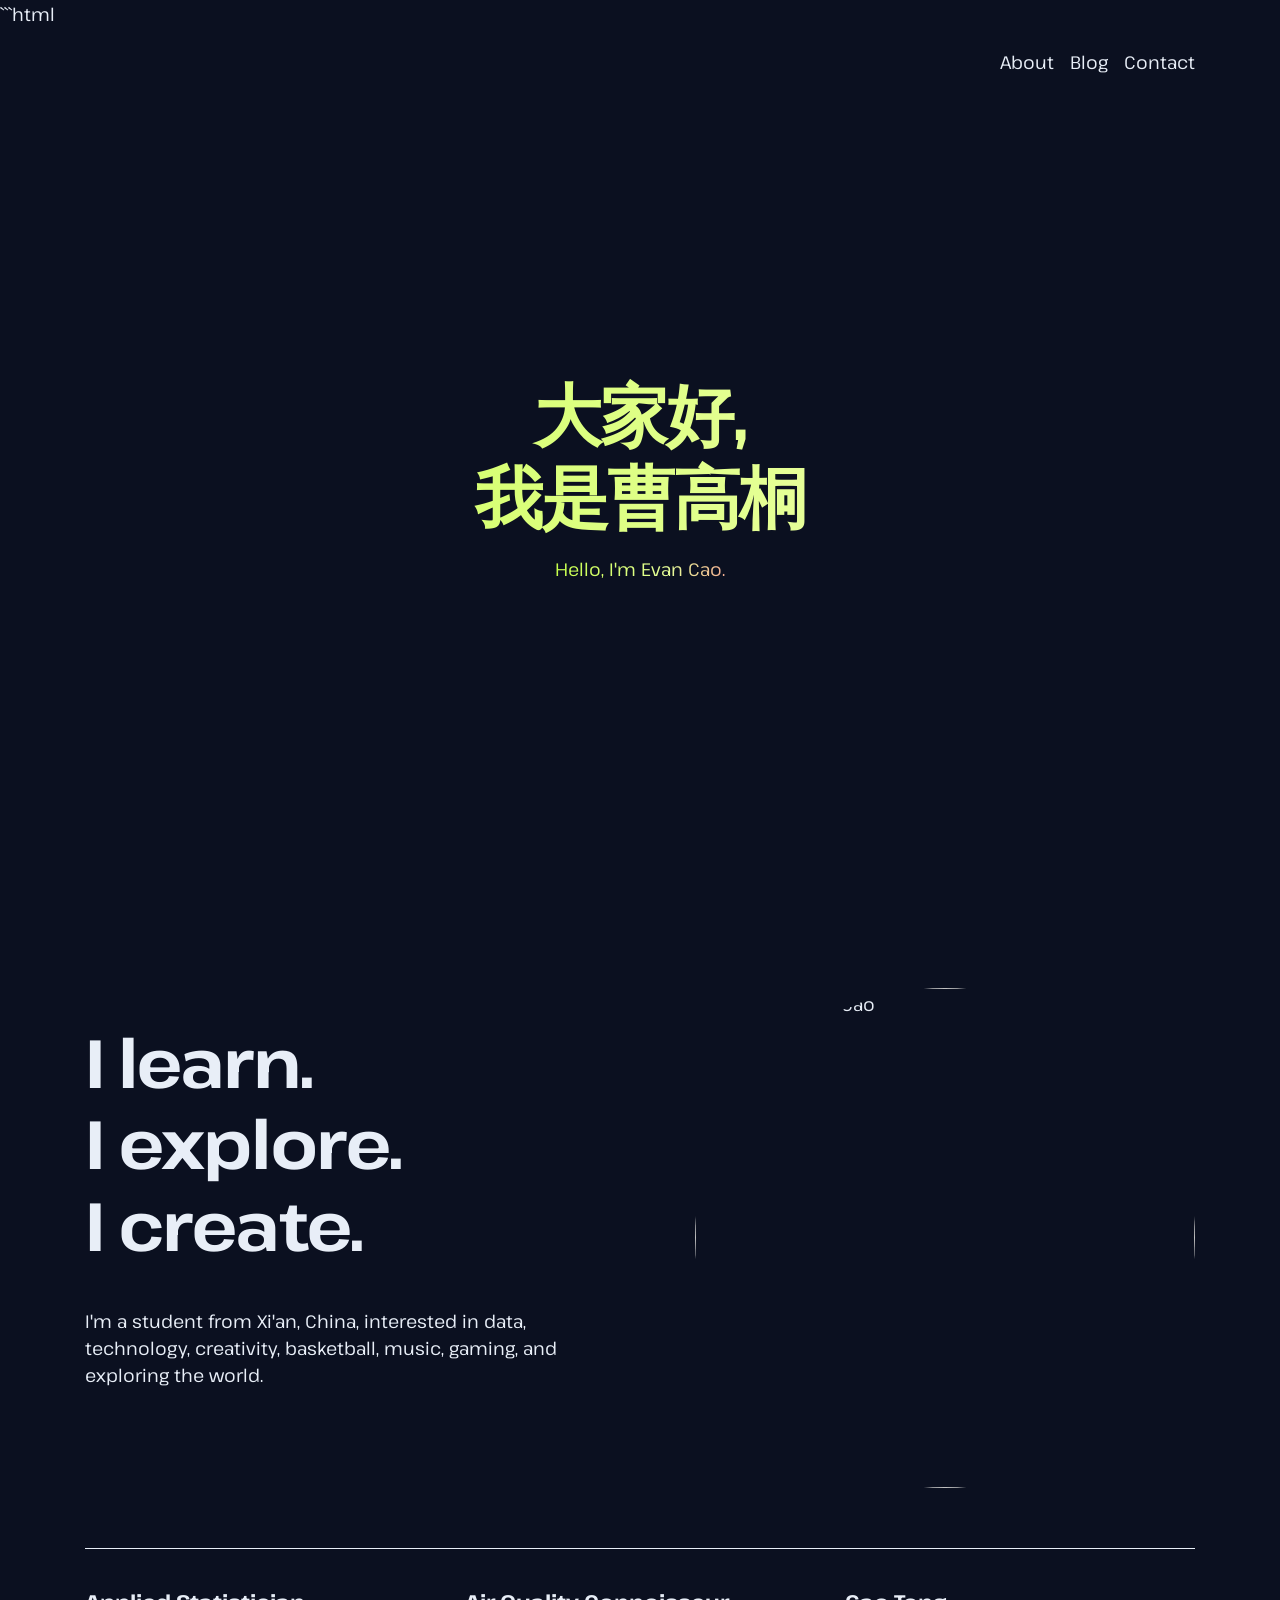
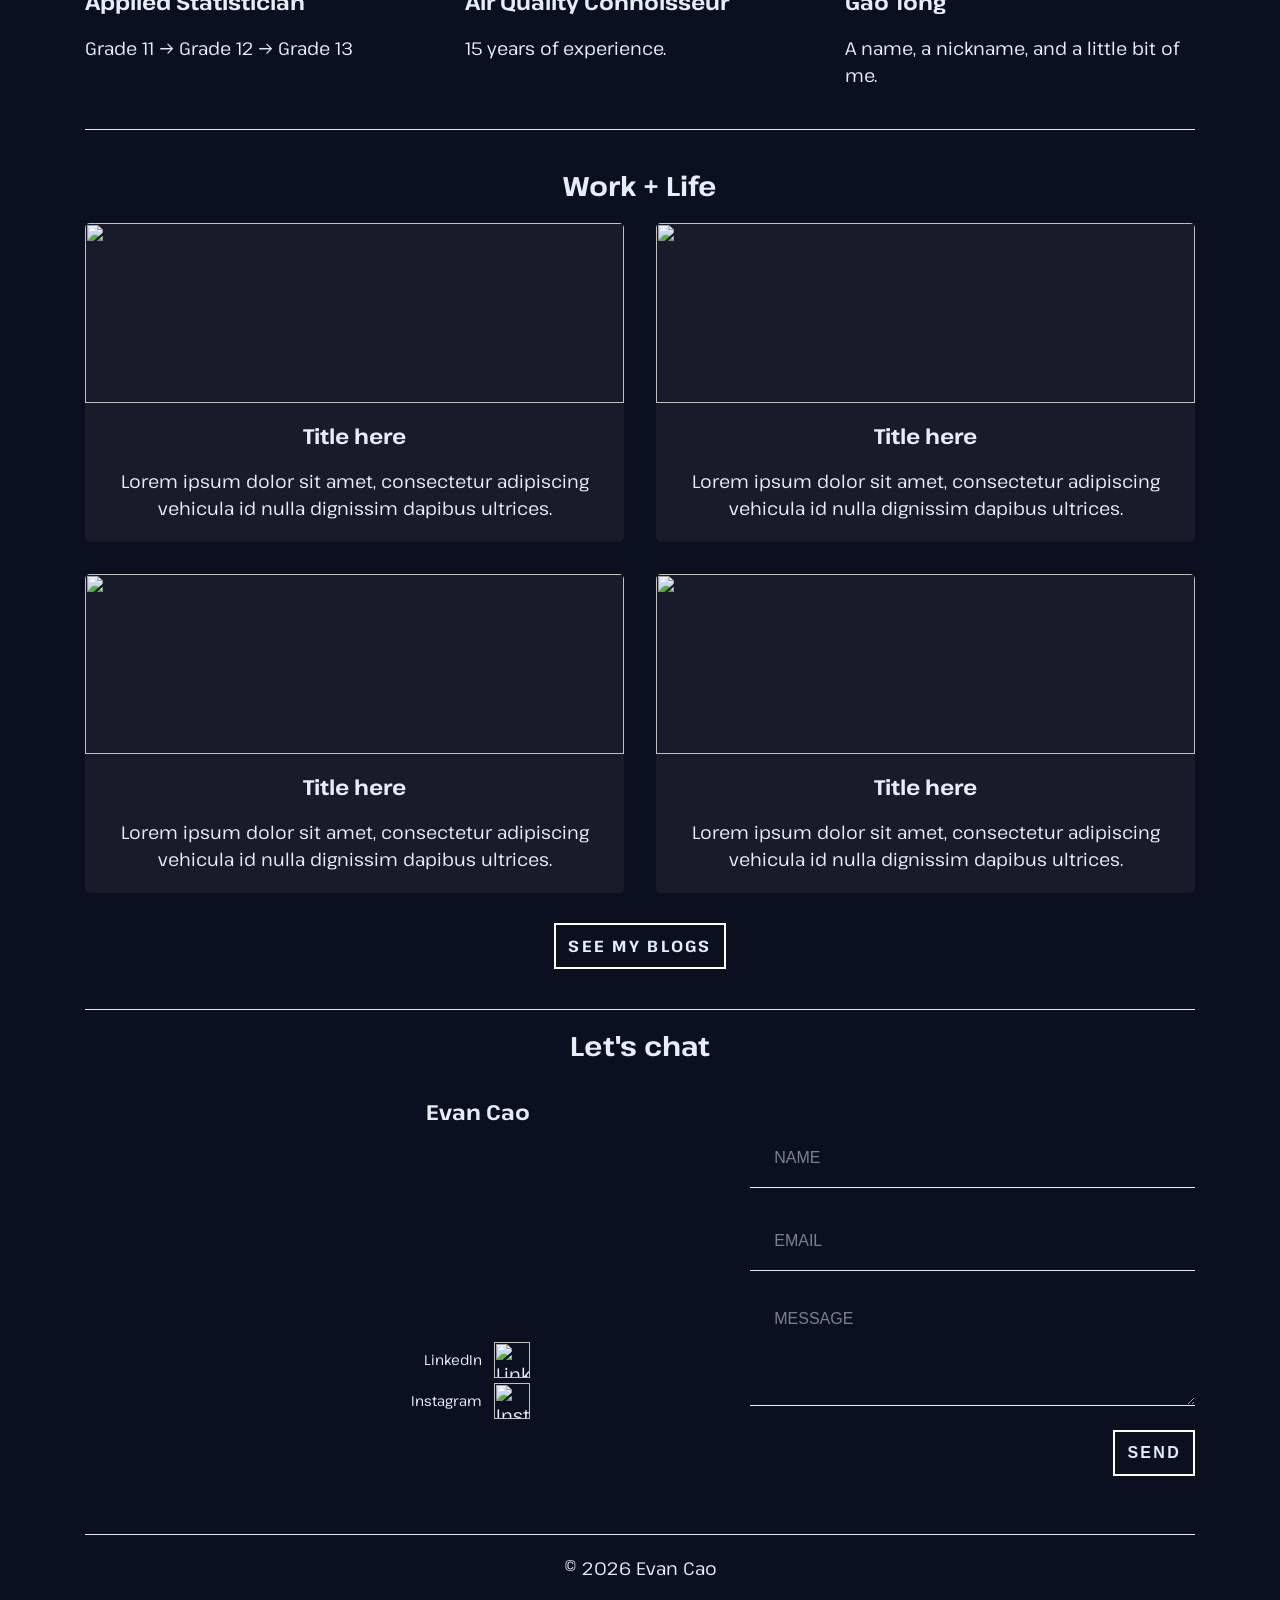
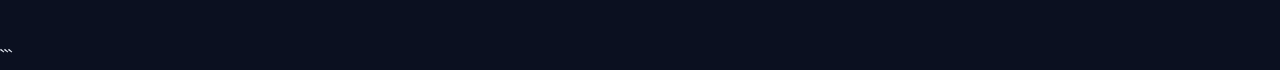
==== index.html @ eeffeef9 "Update index.html" ====
```html
<!DOCTYPE html>
<!--[if lt IE 7]>      <html class="no-js lt-ie9 lt-ie8 lt-ie7"> <![endif]-->
<!--[if IE 7]>         <html class="no-js lt-ie9 lt-ie8"> <![endif]-->
<!--[if IE 8]>         <html class="no-js lt-ie9"> <![endif]-->
<!--[if gt IE 8]>      <html class="no-js"> <!--<![endif]-->

<html>
    <head>
        <meta charset="utf-8">
        <title>Evan Cao | Personal Portfolio</title>
        <meta name="description" content="">
        <meta name="viewport" content="width=device-width, initial-scale=1">

        <link rel="stylesheet" href="style.css">

        <link rel="preconnect" href="https://fonts.googleapis.com">
        <link rel="preconnect" href="https://fonts.gstatic.com" crossorigin>
        <link
            href="https://fonts.googleapis.com/css2?family=Pathway+Extreme:ital,opsz,wght@0,8..144,100..900;1,8..144,100..900&display=swap"
            rel="stylesheet"
        >

        <script type="module" src="script.js" async defer></script>
    </head>

    <body>

        <header class="header">
            <nav class="wrapper">

                <label class="menu-trigger">
                    <input type="checkbox">
                </label>

                <div class="menu-dropdown">
                    <a href="#about">About</a>
                    <a href="#blog">Blog</a>
                    <a href="#contact">Contact</a>
                </div>

            </nav>
        </header>


        <main class="main">

            <!-- INTRO -->
            <section class="intro">

                <div class="wrapper">

                    <div class="intro__container">

                        <h1 class="intro__headline">
                            大家好,<br>我是曹高桐
                        </h1>

                        <p class="intro__tagline">
                            <span class="intro__tagline-highlight">
                                Hello, I'm Evan Cao.
                            </span>
                        </p>

                    </div>

                </div>

            </section>


            <!-- ABOUT -->
            <section class="about" id="about">

                <div class="wrapper about__wrapper section-border">

                    <picture class="about__picture">

                        <source
                            media="(min-width: 62.5em)"
                            srcset="assets/Evan.jpg"
                        >

                        <source
                            media="(min-width: 37.5em)"
                            srcset="assets/Evan.jpg"
                        >

                        <img
                            class="about__image"
                            src="assets/Evan.jpg"
                            alt="Photo of Evan Cao"
                        >

                    </picture>


                    <div class="about__text">

                        <h1 class="about__headline">
                            I learn.<br>
                            I explore. <span>I create.</span>
                        </h1>

                        <p class="about__description">
                            I'm a student from Xi'an, China, interested in data,
                            technology, creativity, basketball, music, gaming,
                            and exploring the world.
                        </p>

                    </div>

                </div>

            </section>


            <!-- SKILLS -->
            <section class="skills">

                <div class="wrapper skills__wrapper section-border">

                    <div class="skills__item">

                        <h3 class="skills__heading">
                            Applied Statistician
                        </h3>

                        <p class="skills__description">
                            Grade 11 → Grade 12 → Grade 13
                        </p>

                    </div>


                    <div class="skills__item">

                        <h3 class="skills__heading">
                            Air Quality Connoisseur
                        </h3>

                        <p class="skills__description">
                            15 years of experience.
                        </p>

                    </div>


                    <div class="skills__item">

                        <h3 class="skills__heading">
                            Gao Tong
                        </h3>

                        <p class="skills__description">
                            A name, a nickname, and a little bit of me.
                        </p>

                    </div>

                </div>

            </section>


            <!-- BLOG -->
            <section class="blog" id="blog">

                <div class="wrapper blog__wrapper section-border">

                    <h2 class="blog__headline">
                        Work + Life
                    </h2>


                    <div class="blog__grid">

                        <div class="blog__item">

                            <!-- Fill out the src and alt fields in "img" tags. -->

                            <img src="" alt="">

                            <h3 class="blog__item-headline">
                                Title here
                            </h3>

                            <p class="blog__item-description">
                                Lorem ipsum dolor sit amet, consectetur
                                adipiscing vehicula id nulla dignissim
                                dapibus ultrices.
                            </p>

                        </div>


                        <div class="blog__item">

                            <img src="" alt="">

                            <h3 class="blog__item-headline">
                                Title here
                            </h3>

                            <p class="blog__item-description">
                                Lorem ipsum dolor sit amet, consectetur
                                adipiscing vehicula id nulla dignissim
                                dapibus ultrices.
                            </p>

                        </div>


                        <div class="blog__item">

                            <img src="" alt="">

                            <h3 class="blog__item-headline">
                                Title here
                            </h3>

                            <p class="blog__item-description">
                                Lorem ipsum dolor sit amet, consectetur
                                adipiscing vehicula id nulla dignissim
                                dapibus ultrices.
                            </p>

                        </div>


                        <div class="blog__item">

                            <img src="" alt="">

                            <h3 class="blog__item-headline">
                                Title here
                            </h3>

                            <p class="blog__item-description">
                                Lorem ipsum dolor sit amet, consectetur
                                adipiscing vehicula id nulla dignissim
                                dapibus ultrices.
                            </p>

                        </div>

                    </div>


                    <a
                        href="bloglist.html"
                        class="blog-link button"
                    >
                        <span>See my blogs</span>
                    </a>

                </div>

            </section>


            <!-- CONTACT -->
            <section class="contact" id="contact">

                <h2 class="contact__headline">
                    Let's chat
                </h2>


                <div class="wrapper contact__wrapper section-border">

                    <div class="contact__text">

                        <h3 class="contact__name">
                            Evan Cao
                        </h3>


                        <div class="contact__socials">

                            <!-- LinkedIn -->
                            <div class="contact__socials-item">

                                <a
                                    class="socials__linkedin"
                                    href="https://www.linkedin.com/in/evan-cao-a3b76b433/"
                                    target="_blank"
                                    rel="noopener noreferrer"
                                >

                                    <span class="subtext">
                                        LinkedIn
                                    </span>

                                    <img
                                        src="assets/icons/icon-linkedin.png"
                                        class="socials__linkedin-icon"
                                        alt="LinkedIn"
                                    >

                                </a>

                            </div>


                            <!-- Instagram -->
                            <div class="contact__socials-item">

                                <a
                                    class="socials__insta"
                                    href="https://www.instagram.com/gaotong836/"
                                    target="_blank"
                                    rel="noopener noreferrer"
                                >

                                    <span class="subtext">
                                        Instagram
                                    </span>

                                    <img
                                        src="assets/icons/icon-insta.png"
                                        class="socials__insta-icon"
                                        alt="Instagram"
                                    >

                                </a>

                            </div>

                        </div>

                    </div>


                    <!-- CONTACT FORM -->
                    <form
                        action="https://formspree.io/f/mvkoqypz"
                        method="POST"
                        class="contact__form"
                    >

                        <div class="contact__control">

                            <label for="name"></label>

                            <input
                                type="text"
                                id="name"
                                name="name"
                                placeholder="Name"
                                maxlength="30"
                                required
                            >

                            <img
                                src="assets/icons/icon-error.svg"
                                class="contact__invalid-icon"
                                alt=""
                            >

                        </div>


                        <div class="contact__control">

                            <label for="email"></label>

                            <input
                                type="email"
                                id="email"
                                name="email"
                                placeholder="Email"
                                required
                            >

                            <img
                                src="assets/icons/icon-error.svg"
                                class="contact__invalid-icon"
                                alt=""
                            >

                        </div>


                        <div class="contact__control">

                            <label for="message"></label>

                            <textarea
                                id="message"
                                name="message"
                                placeholder="Message"
                                cols="30"
                                rows="3"
                                maxlength="300"
                                required
                            ></textarea>

                        </div>


                        <div class="contact__control align-right">

                            <button
                                type="submit"
                                class="button contact__button"
                            >
                                Send
                            </button>

                        </div>

                    </form>

                </div>

            </section>

        </main>


        <!-- FOOTER -->
        <footer class="footer">

            <div class="wrapper footer__wrapper">

                <div class="footer__item subtext">

                    <p>
                        © 2026 Evan Cao
                    </p>

                </div>

            </div>

        </footer>

    </body>
</html>
```
---- style.css ----
/*############################# GLOBAL styles #############################*/

:root{
--background: #0B1020;
--text-colour-white: #E8EEF7;
--link-hover: #6EE7F9;
--accent: #6EE7F9;
--invalid: hsl(7, 100%, 68%);
    --link-transition: 0.3s ease-in-out;
    --fontsize-18: 1.125rem;
    --fontsize-20: 1.25rem;
    --fontsize-24: 1.5rem;
    --fontsize-32: 2rem;
    --fontsize-36: 2.25rem;
    --fontsize-40: 2.5rem;
    --fontsize-48: 3rem;
    --fontsize-72: 4.5rem;
    --fontsize-88: 5.5rem;
    --paddingsize-16: 1rem;
    --wrapper-maxWidth: 69.375rem;
    --gap-size: 1rem; 
    --menu-button-height: 2rem;
    --menu-button-width: 2rem;
    --menu-icon-height: 0.125rem;
    --menu-icon-transition: transform 0.15s ease-in-out;
    --menu-dropdown-transition: opacity 0.15s ease-in-out;
}

html {
    box-sizing: border-box;
    font-size: 100%;
}

*, *::before, *::after{
    box-sizing: inherit;
}

body, input, textarea {
    font-family: "Pathway Extreme", sans-serif;
}

body{
    margin: 0;
    font-size: var(--fontsize-18);
    line-height: 1.56;
    background-color: var(--background);
    color: var(--text-colour-white);
}

header{
    position: relative;
    z-index: 1;
}

nav{
    display: flex;
    flex-direction: column;
    justify-content: end;
    align-items: end;
    gap: var(--gap-size);
    position: fixed;
    left: 0;
    right: 0;
    margin-top: 1.25rem;
    pointer-events: none;
}

a{
    transition: color var(--link-transition);
    color: #E8EEF7;
    text-decoration: none;
}

a:hover{
    color: #6EE7F9;
    cursor: pointer;
}

a:focus-visible, input:focus-visible, textarea:focus-visible {
    outline: 2px dashed #71A6D1;
    outline-offset: 2px;
}

input:invalid, textarea:invalid {
    outline-color: var(--invalid);
}

input:invalid::after {
    content: '';
    background-image: url('/assets/icons/icon-error.svg');
    width: 1.5rem;
    height: 1.5rem;
}

h1, h2, h3, p {
    margin-top: 0;
}

h1, h2, h3 {
    line-height: 1.2;
}

h1{
    font-size: 2.5rem;
    font-size: clamp(2.25rem, -0.7375rem + 7.98vw, 4.25rem);    margin-bottom: 20px;
    letter-spacing: -0.028em;
}

p{
    font-size: 1rem;
    font-size: clamp(1rem, 0.79rem + 0.89vw, 1.125rem);
    line-height: 1.5;
    margin-bottom: 0;
}

.button {
    display: inline-block;
    padding: 8px 12px;
    font-size: 1rem;
    line-height: 1.625rem;
    letter-spacing: 0.143em;
    font-weight: 700;
    text-transform: uppercase;
    color: var(--text-colour-white);
    background-color: transparent;
    border: 2px white solid;
    transition: 0.3s ease-in-out;
    text-decoration: none;
}

.button:hover {
background-color: var(--accent);
border: 2px var(--accent) solid;
color: var(--background);
cursor: pointer;
}

.wrapper{
    width: calc(100% - 2rem);
    max-width: var(--wrapper-maxWidth);
    margin-inline: auto;
    /* position: relative; */
}

/* 600px | Tablet size */
@media (min-width: 37.5em){ 
    .wrapper{
        width: calc(100% - 3.75rem);
    }
}

/*############################# UTILITY/HELPER styles #############################*/
.section-border {
    border-bottom: 1px solid var(--text-colour-white);
}

.subtext {
    font-size: clamp(0.75rem, 0.5387rem + 0.8969vw, 0.875rem);
}

.tag-line {
    padding: 0;
    display: flex;
    gap: 15px;
    margin-bottom: 0;
}

.tag-item {
    list-style: none;
    padding: 5px 20px;
    background-color: var(--accent);
    border-radius: 5px;
    color: var(--background);
}

.button {
    display: inline-block;
    padding: 8px 12px;
    font-size: 1rem;
    line-height: 1.625rem;
    letter-spacing: 0.143em;
    font-weight: 700;
    text-transform: uppercase;
    color: var(--text-colour-white);
    background-color: transparent;
    border: 2px white solid;
    transition: 0.3s ease-in-out;
    text-decoration: none;
}

.button:hover {
background-color: var(--accent);
border: 2px var(--accent) solid;
color: var(--background);
cursor: pointer;
}

.timeline-border-left {
border-left: 10px var(--accent) solid;
margin-left: 40px;
}

/*############################# HEADER styles #############################*/
.menu-trigger{
    cursor: pointer;
}

.menu-trigger,
.menu-trigger input{
    position: relative;
    display: flex;
    flex-direction: column;
    width: var(--menu-button-width);
    height: var(--menu-button-height);
    margin: 0;
    pointer-events: auto;
}

.menu-trigger input{
    appearance: none;
    pointer-events: none;
}

.menu-trigger::before,
.menu-trigger::after{
    position: absolute;
    content: "";
    width: 100%;
    height: var(--menu-icon-height);
    background-color: white;
    transition: var(--menu-icon-transition);
}

.menu-trigger::before{
    top: 0.5rem;
}

.menu-trigger::after{
    bottom: 0.5rem;
}

.menu-trigger:has(input:checked)::before{ 
    transform: translate(0, .4375rem) rotate(45deg) skew(0, 0) scaleX(1) scaleY(1);
}

.menu-trigger:has(input:checked)::after{
    transform: translate(0, -.4375rem) rotate(-45deg) skew(0, 0) scaleX(1) scaleY(1);
}


.menu-dropdown{
    display: flex;
    flex-direction: column;
    justify-content: end;
    align-items: end;
    gap: var(--gap-size);
    opacity: 0;
    transition: var(--menu-dropdown-transition); 
    pointer-events: none;
}

.menu-trigger:has(input:checked) + .menu-dropdown{
    opacity: 1;
    pointer-events: auto;
}


@media (min-width: 37.5em){
    nav{
        display: flex;
        flex-direction: row;
    }
    
    .menu-trigger{
        display: none;
    }

    .menu-dropdown{
        display: flex;
        flex-direction: row;
        justify-content: end;
        gap: var(--gap-size);
        opacity: 1;
        pointer-events: auto;
    }
}

/*############################# INTRO styles #############################*/

.intro{
    height: 100vh;
    width: 100%;
    position: relative;
    display: flex;
    align-items: center;
    justify-content: center;
}

.intro__container{
}

.intro__headline{
text-align: center;
background: linear-gradient(
    to right,
    #C6FF4A,
    #E7FF9A,
    #FF5C8A,
    #C6FF4A
);
background-size: 200%;
background-clip: text;
-webkit-text-fill-color: transparent;
animation: headline-gradient 5s linear infinite;
}

@keyframes headline-gradient {
    to {
        background-position: 200%;
    }
}

.intro__tagline{
    text-align: center;
    margin: 0;
}

.intro__tagline-highlight{
background: linear-gradient(
    to right,
    #C6FF4A,
    #E7FF9A,
    #FF5C8A,
    #C6FF4A
);
background-size: 200%;
background-clip: text;
-webkit-text-fill-color: transparent;
animation: tagline-gradient 7s linear infinite;
}

@keyframes tagline-gradient {
    to {
        background-position: 200%;
    }
}

@media (min-width: 37.5em) {
}

@media (min-width: 62.5em) {
}


/*############################# ABOUT styles #############################*/
.about {
    /* height: 100vh; might need to adjust this later */
}

.about__wrapper {
    padding-bottom: 40px;
}

.about__image {
    margin-inline: auto;
    display: block;
    width: 500px;
    height: 500px;
    object-fit: cover;
    border-radius: 50%;
}
.about__text {
    position: relative;
    text-align: center;
}

.about__headline {
    margin-bottom: 24px;
}

.about__description {
    position: relative;
    margin-bottom: 24px;
}

.about__headline > br, span {
    display: inline-block;
}

.about__picture {
}

.about__picture > img {
    border-radius: 50%;
    margin-bottom: 16px;
}

@media (prefers-reduced-motion: no-preference){
    .about__text {
        opacity: 0;
        animation: fade-in linear forwards;
        animation-timeline: view();
        animation-range: entry 0% 50%;
    }
    
    @keyframes fade-in {
        to {opacity: 1;}
    }
}

@media (min-width: 37.5em) {
   .about__wrapper {
    padding: 60px 0;
    display: flex;
    align-items: center;
}
    
 .about__image {
    width: 500px;
    height: 500px;
    flex-shrink: 0;
    right: 0;
    translate: 0;
}
    
    .about__text {
        width: 70vw;
        text-align: left;
    }

    .about__headline {
        margin-bottom: 60px;
    }    

    .about__description {
        margin-bottom: 34px;
        width: 70%;
    }

    .about__picture {
        order: 2;
    }

    .about__picture > img {
        margin-bottom: 0;
        margin-left: 8px;
    }

}

@media (min-width: 62.5em) {
    .about__wrapper {
        /* position: relative; */
    }
    
    .about__headline {
        margin-bottom: 43px;
    }    

    .about__description {
        margin-bottom: 66px;
        width: 38ch;
    }

    .about__headline > span {
    display: block;
}
}
/*############################# SKILLS styles #############################*/
.skills {

}

.skills__wrapper {
    display: grid;
    grid-template-columns: 1fr;
    gap: 25px;
    padding-block: 40px;
}

.skills__item {
    text-align: center;
}

.skills__title {
    font-size: 2rem;
    font-size: clamp(2rem, 0.33rem + 7.11vw, 3rem);
    line-height: 1.17;
    margin-bottom: 2px;
}

.skills__description {
    margin-block-end: 0;
}

.skills__resume {
    text-align: center;
    padding-block-end: 40px;
}

.skills__resume-description {
    display: block;
    margin-block-start: 20px;
}

.skills__resume-link {
    display: inline-block;
    margin-block-start: 20px;
}

@media (min-width: 37.5em) {
    .skills__wrapper {
        grid-template-columns: repeat(2, 1fr);
        gap: 52px;
    }
}

@media (min-width: 62.5em) {
    .skills__wrapper {
        grid-template-columns: repeat(3, 1fr);
        gap: 58px 30px;
    }

    .skills__item {
        text-align: left;
    }
}
/*############################# blog styles #############################*/
.blog {

}

.blog__wrapper {
    padding-block: 40px;
    text-align: center; /* Centered for now, will need to change later when adding blog*/
}

.blog__headline {
    margin-block-end: 20px;
}

.blog__grid {
    display: grid;
    gap: 32px;
    grid-template-columns: 1fr;
    margin-bottom: 30px;
}

.blog__item{
    border-radius: 5px;
    background-color: #96898917;
    padding-bottom: 20px;
}

/* Remove the height for this img until content is here*/
.blog__item > img {
    width: 100%;
    height: 180px;
    border-radius: 5px 5px 0 0;
    display: inline-block;
}

.blog__item-headline {
    padding: 20px;
    margin-block-end: 0;
}

.blog__item-description {
    display: inline-block;
    padding-inline: 20px;
}

.blog__item-codepen{
    margin-block-start: 20px;
}

@media (min-width: 37.5em) {
    
    .blog__grid:has(> .blog__item:only-child){
        grid-template-columns: 1fr;
    }
    
    .blog__grid {
        grid-template-columns: repeat(2, 1fr);
    }
}

@media (min-width: 62.5em) {
}


/*############################# CONTACT styles #############################*/

.contact {

}

.contact__headline {
    margin-block: var(--fontsize-20);
    text-align: center;
}

.contact__wrapper {
    padding-block-end: 40px;
}

.contact__text {
    padding-block-end: 40px;
}

.contact__name {
    margin-block-start: 20px;
    margin-bottom: 10px;
}

.contact__description {
    margin-bottom: 10px;
}

.contact__email {
    display: block;
    text-decoration: underline;

}

.contact__socials{
    display: grid;
    grid-auto-flow: column;
    grid-auto-columns: 1fr;
    padding-block-start: 10px;
    gap: 20px;
}

.contact__socials-item {
    display: flex;
    justify-content: center;
}

.contact__socials-item:first-child { 
    justify-content: flex-end;
}

.contact__socials-item:last-child { 
    justify-content: flex-start;
}

.contact__socials-item > a > img {
    display: block;
}

.contact__socials-item > a > span {
    display: none;
}

.socials__github-icon, 
.socials__linkedin-icon,
.socials__researchgate-icon, 
.socials__insta-icon {
  width: clamp(18px, 2.2vw + 12px, 36px);
  height: clamp(18px, 2.2vw + 12px, 36px);
}

.socials__researchgate-icon {
    border-radius: 2px;
}

.contact__form {
    margin-top: 30px;
}

.contact__control.align-right {
    display: flex;
    justify-content: center;
}

.contact__control {

}

.contact__control input,
.contact__control textarea {
    width: 100%;
    background: transparent;
    border: none;
    border-bottom: 1px solid var(--text-colour-white);
    color: var(--text-colour-white);
    font-size: 1rem;
    line-height: 1.625;
    font-family: 'Urbanist', sans-serif;
    padding: 16px 24px;
    margin-block-end: 24px
}

.contact__control > *::placeholder{
    color: var(--text-colour-white);
    opacity: 50%;
    text-transform: uppercase;
    font-size: 1rem;
    line-height: 1;
}

.contact__button{

}

.contact__invalid-icon {
    display: none;
    width: 24px;
    height: 24px;
}

.contact input:focus-visible:invalid ~ .contact__invalid-icon {
    display: inline-block;
}

@media(min-width: 62.5em) {
    .contact__wrapper {
        display: grid;
        grid-template-columns: repeat(2, 27.8rem);
        justify-content: space-between;
    }

    .contact__headline {
        margin-block-end: var(--fontsize-36);
    }

    .contact__text {
        padding-inline-start: 36px;
        text-align: right;
        display: flex;
        flex-direction: column;
    }

    .contact__text > :nth-child(2){
        margin-top: auto;
    }

    .contact__name {
        margin-block-start: 0;
        margin-block-end: 30px;
    }

    .contact__socials {
        padding-block-start: 0;
        /* Adjust padding block end when adding new socials items */
        padding-block-end: 35px;
        grid-auto-flow: row;
        grid-auto-rows: 1fr;
        gap: 5px;
    }
    
    .contact__socials-item,
    .contact__socials-item:first-child,
    .contact__socials-item:last-child  {
        justify-content: flex-end;
    }

    .contact__socials-item > a {
        display: flex;
        align-items: center;
        gap: 12px;
    }

    .contact__socials-item > a > span {
        display: inline-block;
    }

    .contact__control.align-right {
        display: flex;
        justify-content: flex-end;
}
}

@media(max-width: 62.49875em) {
    .contact__wrapper {
        max-width: 27.8rem;
    }

    .contact__text {
        text-align: center;
    }
}

/*############################# FOOTER styles #############################*/

.footer__wrapper {
    display: flex;
    flex-direction: column;
    gap: 20px;
    padding-block-start: 20px;
    padding-block-end: 60px;
}

.footer__item {
    text-align: center;
}

.made-by-message {
    text-decoration: underline;
}

/*############################# START BLOGTEMPLATE STYLES #############################*/
/*                                                                                     */
/*############################# ARTICLE-DETAILS styles ###################################*/

nav.article-nav {
    display: block;
    pointer-events: all;
    margin-top: 1.5rem;
}

.article-details{

}

.article-details__wrapper{
    padding-block-start: 70px;
    margin-block-end: 60px;
}

.article-details__title{

}

.article-details__date{
    margin-bottom: 50px;
}

.article-details__info{
    display: flex;
    flex-direction: column;
    gap: 30px;
}

.article-details__details{
    order: 2;
    padding-block-end: 20px;
}

.article-details__image{
    border: 2px #ACD3E8 solid;
    width: 100%;
    order: 1;
    /* This height is a placeholder for the image */
    height: 200px; 
    max-height: 200px;
}

.topic-tag {

}

@media (min-width: 37.5em) {

    nav.article-nav {
        display: block;
        pointer-events: all;
    }

    .article-details__wrapper{
    }

    .article-details__image{
            /* This height is a placeholder for the image */
        height: 300px; 
        max-height: 300px;
    }
}

@media (min-width: 62.5em) {
    .article-details__wrapper{
        margin-block-end: 100px;
    }
    
    .article-details__info{
        flex-direction: row;
        gap: 60px;
    }

    .article-details__details{
        order: 1;
        max-width: 50%;
        padding-block-end: 0;
    }
    
    .article-details__image{
        order: 2;
    }
}

/*############################# ARTICLE-CONTENT styles ###################################*/

.article-content{

}

.article-content__wrapper{

}

.article-content__item{
    margin-bottom: 40px;
}

.article-content__subheading{

}

.article-content__paragraph{
    margin-bottom: 1rem;
}

/*############################# START BLOGLIST STYLES #############################*/
/*                                                                                     */
/*############################# BLOGLIST styles ###################################*/

.bloglist {

}

.bloglist__wrapper {
    text-align: center;
}

.bloglist__year-area {
    margin-bottom: 80px;
}

.bloglist__year {
    font-size: clamp(1.75rem, -0.125rem + 5vw, 3rem);}

.bloglist__item {
    display: flex;
    flex-direction: column;
    margin-bottom: 15px;
}

.bloglist__item-area.timeline-border-left{
    border: none;
    margin-left: 0;
}

@media (min-width: 37.5em) {
    .bloglist__wrapper {
        text-align: left;
    }

    .bloglist__item {
        margin-left: 20px;
        display: grid;
        grid-template-columns: auto 0.5fr;
    }

    .bloglist__item-area.timeline-border-left{
        border-left: 10px var(--accent) solid;
        margin-left: 40px;  
    }
}

@media (min-width: 62.5em) {
    .bloglist__item {
        margin-left: 80px;
    }

    .bloglist__item-area.timeline-border-left{

    }
}

/* 
.bloglist__item > p {
    text-align: center;
} */
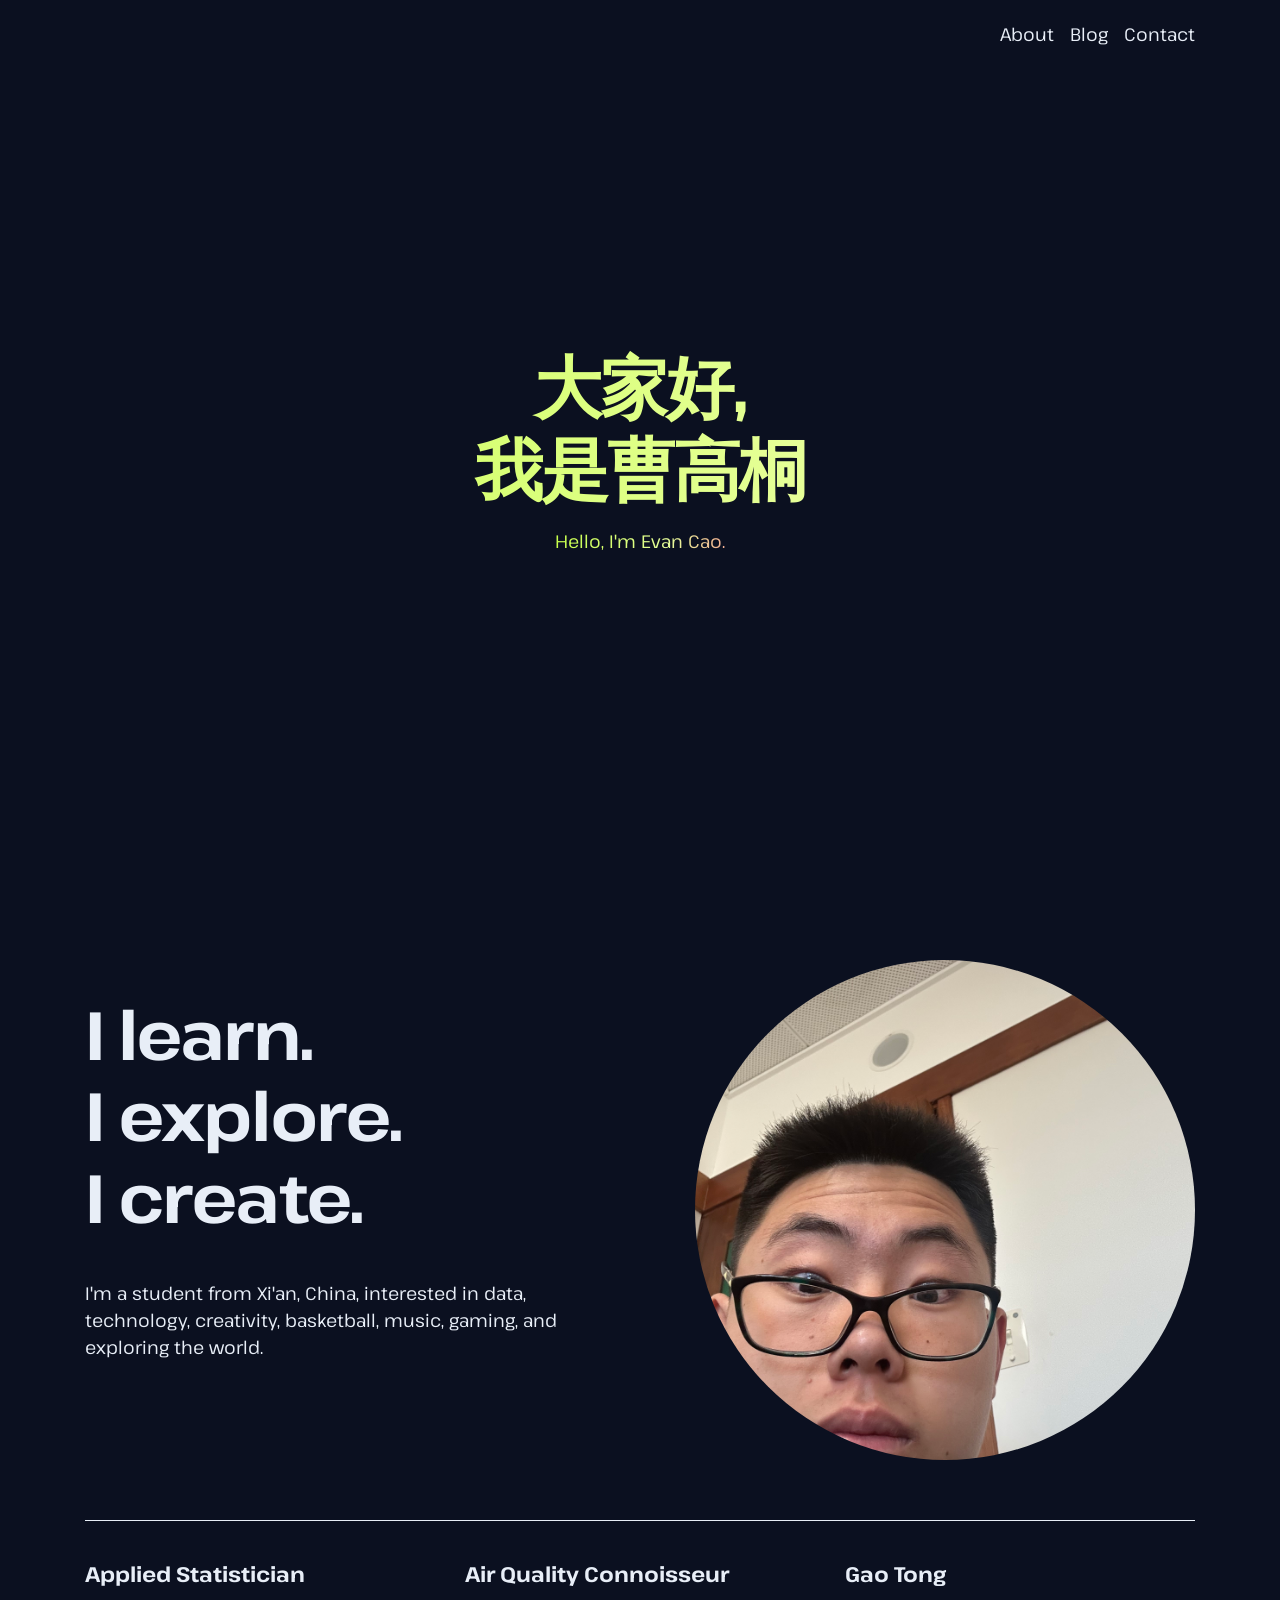
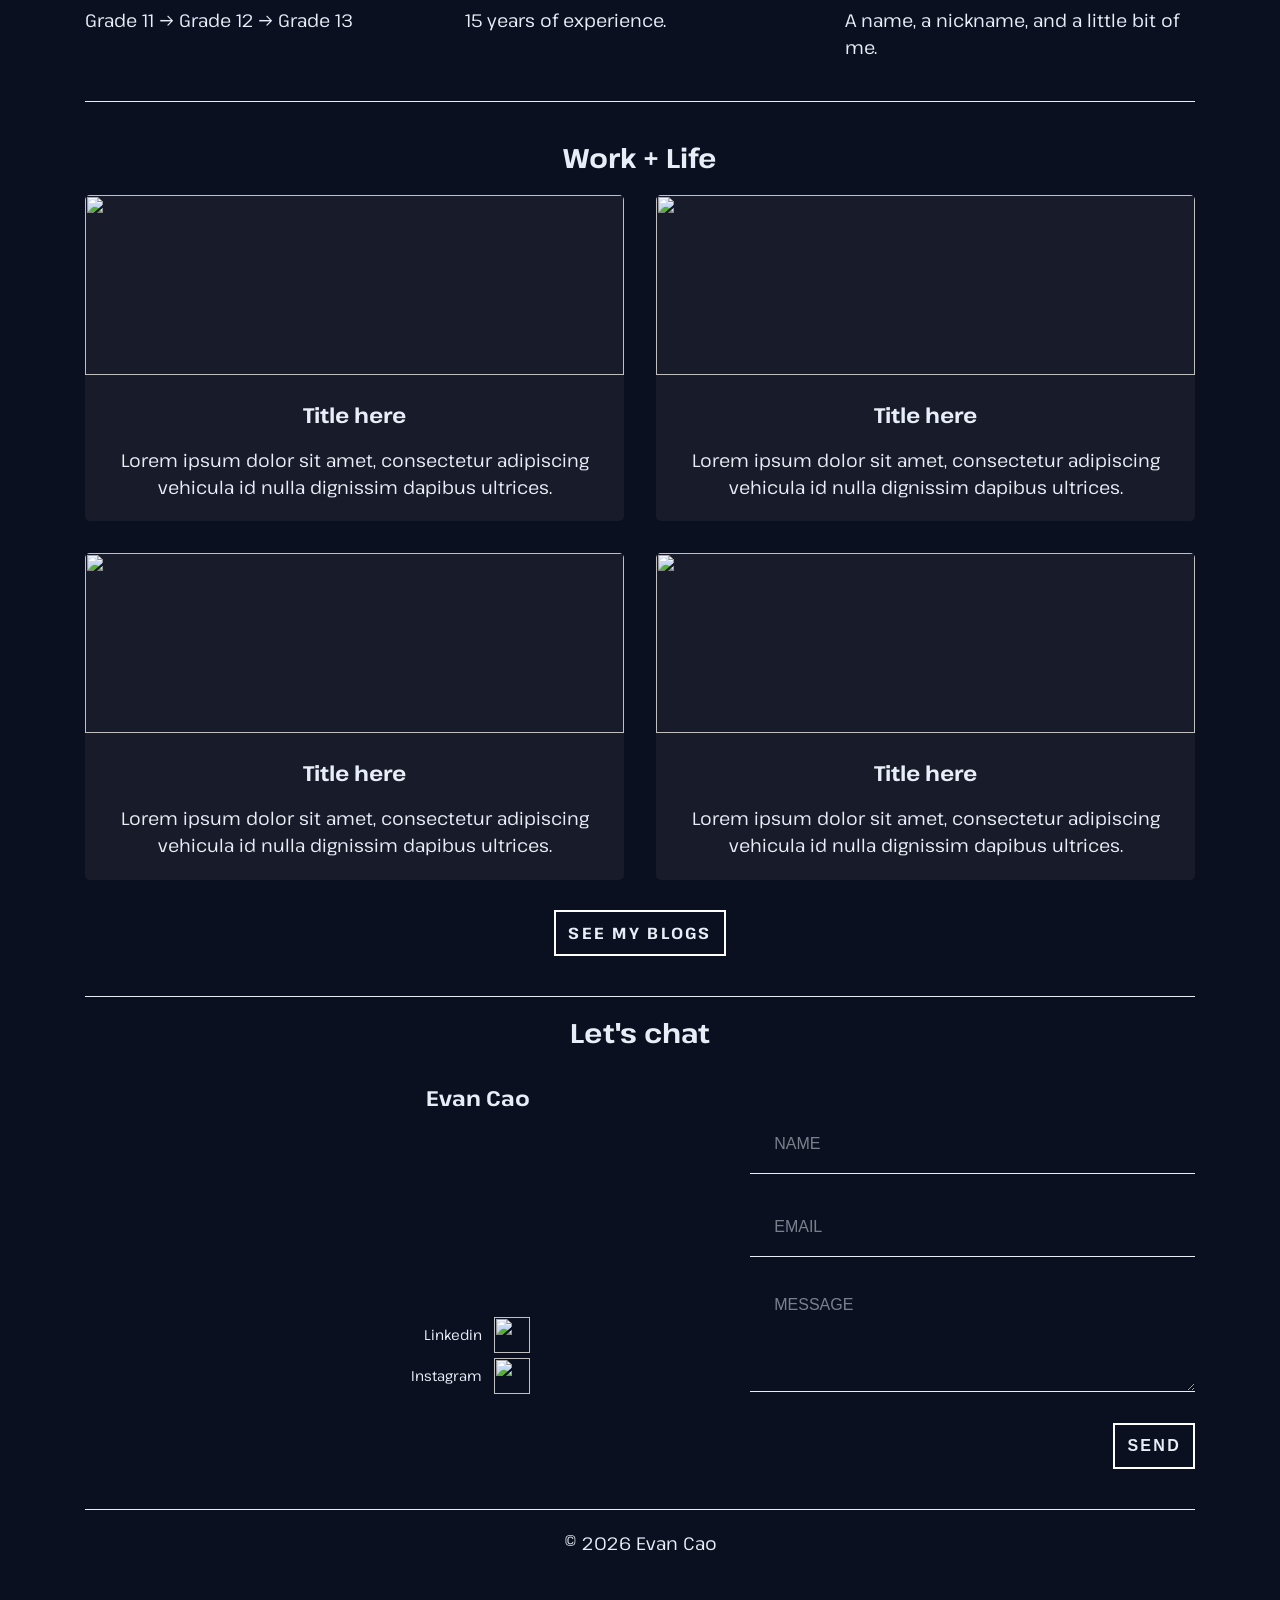
==== commit a6ee8c68: "Update index.html" ====
--- a/index.html
+++ b/index.html
@@ -1,441 +1,177 @@
-```html
 <!DOCTYPE html>
 <!--[if lt IE 7]>      <html class="no-js lt-ie9 lt-ie8 lt-ie7"> <![endif]-->
 <!--[if IE 7]>         <html class="no-js lt-ie9 lt-ie8"> <![endif]-->
 <!--[if IE 8]>         <html class="no-js lt-ie9"> <![endif]-->
 <!--[if gt IE 8]>      <html class="no-js"> <!--<![endif]-->
-
 <html>
     <head>
         <meta charset="utf-8">
         <title>Evan Cao | Personal Portfolio</title>
         <meta name="description" content="">
         <meta name="viewport" content="width=device-width, initial-scale=1">
-
+        
         <link rel="stylesheet" href="style.css">
-
         <link rel="preconnect" href="https://fonts.googleapis.com">
         <link rel="preconnect" href="https://fonts.gstatic.com" crossorigin>
-        <link
-            href="https://fonts.googleapis.com/css2?family=Pathway+Extreme:ital,opsz,wght@0,8..144,100..900;1,8..144,100..900&display=swap"
-            rel="stylesheet"
-        >
-
-        <script type="module" src="script.js" async defer></script>
+        <link href="https://fonts.googleapis.com/css2?family=Pathway+Extreme:ital,opsz,wght@0,8..144,100..900;1,8..144,100..900&display=swap" 
+              rel="stylesheet">
+        <script type="module" src="script.js" async defer></script>    
     </head>
-
     <body>
-
         <header class="header">
             <nav class="wrapper">
-
                 <label class="menu-trigger">
                     <input type="checkbox">
                 </label>
-
                 <div class="menu-dropdown">
                     <a href="#about">About</a>
                     <a href="#blog">Blog</a>
                     <a href="#contact">Contact</a>
                 </div>
-
             </nav>
         </header>
-
-
         <main class="main">
-
-            <!-- INTRO -->
             <section class="intro">
-
                 <div class="wrapper">
-
                     <div class="intro__container">
-
-                        <h1 class="intro__headline">
-                            大家好,<br>我是曹高桐
-                        </h1>
-
-                        <p class="intro__tagline">
-                            <span class="intro__tagline-highlight">
-                                Hello, I'm Evan Cao.
-                            </span>
-                        </p>
-
+                        <h1 class="intro__headline">大家好,<br>我是曹高桐</h1>
+                        <p class="intro__tagline"><span class="intro__tagline-highlight"> Hello, I'm Evan Cao. </span></p> 
+                    </div>    
+                </div>
+            </section>
+            <section class="about" id="about">
+                <div class="wrapper about__wrapper section-border">
+                    <picture class="about__picture">
+                        <source 
+                        media="(min-width: 62.5em)" 
+                        srcset="assets/evan.jpg">
+                        <source 
+                        media="(min-width: 37.5em)" 
+                       srcset="assets/evan.jpg">
+                       <img
+                          class="about__image"
+                          src="assets/evan.jpg"
+                          alt="Photo of Evan Cao">
+                    </picture>
+                    <div class="about__text">
+                        <h1 class="about__headline">I learn.<br>I explore. <span>I create.</span></h1>
+                       <p class="about__description">I'm a student from Xi'an, China, interested in data, technology, creativity, basketball, music, gaming, and exploring the world.</p>   
                     </div>
-
                 </div>
-
             </section>
-
-
-            <!-- ABOUT -->
-            <section class="about" id="about">
-
-                <div class="wrapper about__wrapper section-border">
-
-                    <picture class="about__picture">
-
-                        <source
-                            media="(min-width: 62.5em)"
-                            srcset="assets/Evan.jpg"
-                        >
-
-                        <source
-                            media="(min-width: 37.5em)"
-                            srcset="assets/Evan.jpg"
-                        >
-
-                        <img
-                            class="about__image"
-                            src="assets/Evan.jpg"
-                            alt="Photo of Evan Cao"
-                        >
-
-                    </picture>
-
-
-                    <div class="about__text">
-
-                        <h1 class="about__headline">
-                            I learn.<br>
-                            I explore. <span>I create.</span>
-                        </h1>
-
-                        <p class="about__description">
-                            I'm a student from Xi'an, China, interested in data,
-                            technology, creativity, basketball, music, gaming,
-                            and exploring the world.
-                        </p>
-
+            <section class="skills">
+                <div class="wrapper skills__wrapper section-border">
+                    <div class="skills__item">
+                        <h3 class="skills__heading">Applied Statistician</h3>
+                        <p class="skills__description">Grade 11 → Grade 12 → Grade 13</p>
                     </div>
-
+                    <div class="skills__item">
+                        <h3 class="skills__heading">Air Quality Connoisseur</h3>
+                        <p class="skills__description">15 years of experience.</p>
+                    </div>
+                    <div class="skills__item">
+                        <h3 class="skills__heading">Gao Tong</h3>
+                        <p class="skills__description">A name, a nickname, and a little bit of me.</p>
+                    </div>
                 </div>
-
             </section>
-
-
-            <!-- SKILLS -->
-            <section class="skills">
-
-                <div class="wrapper skills__wrapper section-border">
-
-                    <div class="skills__item">
-
-                        <h3 class="skills__heading">
-                            Applied Statistician
-                        </h3>
-
-                        <p class="skills__description">
-                            Grade 11 → Grade 12 → Grade 13
-                        </p>
-
+            <section class="blog" id="blog">
+                <div class="wrapper blog__wrapper section-border">
+                    <h2 class="blog__headline">Work + Life</h2>
+                    <div class="blog__grid">
+                        <div class="blog__item"> 
+<!-- Fill out the src and alt fields in "img" tags.  -->
+                            <img src="" alt="">
+                            <h3 class="blog__item-headline">Title here</h3>
+                            <p class="blog__item-description">Lorem ipsum dolor sit amet, consectetur adipiscing vehicula id nulla dignissim dapibus ultrices.</p>
+                        </div> 
+                        <div class="blog__item"> 
+                            <img src="" alt="">
+                            <h3 class="blog__item-headline">Title here</h3>
+                            <p class="blog__item-description">Lorem ipsum dolor sit amet, consectetur adipiscing vehicula id nulla dignissim dapibus ultrices.</p>
+                        </div> 
+                        <div class="blog__item"> 
+                            <img src="" alt="">
+                            <h3 class="blog__item-headline">Title here</h3>
+                            <p class="blog__item-description">Lorem ipsum dolor sit amet, consectetur adipiscing vehicula id nulla dignissim dapibus ultrices.</p>
+                        </div> 
+                        <div class="blog__item"> 
+                            <img src="" alt="">
+                            <h3 class="blog__item-headline">Title here</h3>
+                            <p class="blog__item-description">Lorem ipsum dolor sit amet, consectetur adipiscing vehicula id nulla dignissim dapibus ultrices.</p>
+                        </div> 
                     </div>
-
-
-                    <div class="skills__item">
-
-                        <h3 class="skills__heading">
-                            Air Quality Connoisseur
-                        </h3>
-
-                        <p class="skills__description">
-                            15 years of experience.
-                        </p>
-
-                    </div>
-
-
-                    <div class="skills__item">
-
-                        <h3 class="skills__heading">
-                            Gao Tong
-                        </h3>
-
-                        <p class="skills__description">
-                            A name, a nickname, and a little bit of me.
-                        </p>
-
-                    </div>
-
-                </div>
-
-            </section>
-
-
-            <!-- BLOG -->
-            <section class="blog" id="blog">
-
-                <div class="wrapper blog__wrapper section-border">
-
-                    <h2 class="blog__headline">
-                        Work + Life
-                    </h2>
-
-
-                    <div class="blog__grid">
-
-                        <div class="blog__item">
-
-                            <!-- Fill out the src and alt fields in "img" tags. -->
-
-                            <img src="" alt="">
-
-                            <h3 class="blog__item-headline">
-                                Title here
-                            </h3>
-
-                            <p class="blog__item-description">
-                                Lorem ipsum dolor sit amet, consectetur
-                                adipiscing vehicula id nulla dignissim
-                                dapibus ultrices.
-                            </p>
-
-                        </div>
-
-
-                        <div class="blog__item">
-
-                            <img src="" alt="">
-
-                            <h3 class="blog__item-headline">
-                                Title here
-                            </h3>
-
-                            <p class="blog__item-description">
-                                Lorem ipsum dolor sit amet, consectetur
-                                adipiscing vehicula id nulla dignissim
-                                dapibus ultrices.
-                            </p>
-
-                        </div>
-
-
-                        <div class="blog__item">
-
-                            <img src="" alt="">
-
-                            <h3 class="blog__item-headline">
-                                Title here
-                            </h3>
-
-                            <p class="blog__item-description">
-                                Lorem ipsum dolor sit amet, consectetur
-                                adipiscing vehicula id nulla dignissim
-                                dapibus ultrices.
-                            </p>
-
-                        </div>
-
-
-                        <div class="blog__item">
-
-                            <img src="" alt="">
-
-                            <h3 class="blog__item-headline">
-                                Title here
-                            </h3>
-
-                            <p class="blog__item-description">
-                                Lorem ipsum dolor sit amet, consectetur
-                                adipiscing vehicula id nulla dignissim
-                                dapibus ultrices.
-                            </p>
-
-                        </div>
-
-                    </div>
-
-
-                    <a
-                        href="bloglist.html"
-                        class="blog-link button"
-                    >
+                    <a 
+                    href="bloglist.html"  
+                    class="blog-link button">
                         <span>See my blogs</span>
                     </a>
-
                 </div>
-
             </section>
-
-
-            <!-- CONTACT -->
             <section class="contact" id="contact">
-
-                <h2 class="contact__headline">
-                    Let's chat
-                </h2>
-
-
+                <h2 class="contact__headline">Let's chat</h2>
                 <div class="wrapper contact__wrapper section-border">
-
                     <div class="contact__text">
-
-                        <h3 class="contact__name">
-                            Evan Cao
-                        </h3>
-
-
+                        <h3 class="contact__name">Evan Cao</h3>
                         <div class="contact__socials">
-
-                            <!-- LinkedIn -->
+    <!-- Fill out the "href" fields here. I've already put in your Github and Linkedin -->
+                           <!-- <div 
+                            class="contact__socials-item">
+                                <a class="socials__github" href="https://github.com/kanji709" target="_blank">
+                                    <span class="subtext">Github</span>
+                                    <img src="assets/icons/icon-github.png" class="socials__github-icon">                                    
+                                </a>
+                            </div>
+                             <div 
+                            class="contact__socials-item"
+                            >
+                                <a class="socials__researchgate" href="https://www.researchgate.net/profile/Jie-Kang-6" target="_blank">
+                                    <span class="subtext">ResearchGate</span>
+                                    <img src="assets/icons/icon-researchgate.png" class="socials__researchgate-icon">
+                                </a>
+                            </div> -->
                             <div class="contact__socials-item">
-
-                                <a
-                                    class="socials__linkedin"
-                                    href="https://www.linkedin.com/in/evan-cao-a3b76b433/"
-                                    target="_blank"
-                                    rel="noopener noreferrer"
-                                >
-
-                                    <span class="subtext">
-                                        LinkedIn
-                                    </span>
-
-                                    <img
-                                        src="assets/icons/icon-linkedin.png"
-                                        class="socials__linkedin-icon"
-                                        alt="LinkedIn"
-                                    >
-
+                                <a class="socials__linkedin" href="https://www.linkedin.com/in/evan-cao-a3b76b433/" target="_blank">
+                                    <span class="subtext">Linkedin</span>
+                                    <img src="assets/icons/icon-linkedin.png" class="socials__linkedin-icon">
                                 </a>
-
                             </div>
-
-
-                            <!-- Instagram -->
                             <div class="contact__socials-item">
-
-                                <a
-                                    class="socials__insta"
-                                    href="https://www.instagram.com/gaotong836/"
-                                    target="_blank"
-                                    rel="noopener noreferrer"
-                                >
-
-                                    <span class="subtext">
-                                        Instagram
-                                    </span>
-
-                                    <img
-                                        src="assets/icons/icon-insta.png"
-                                        class="socials__insta-icon"
-                                        alt="Instagram"
-                                    >
-
+                                <a class="socials__insta" href="https://www.instagram.com/gaotong836/#" target="_blank">
+                                    <span class="subtext">Instagram</span>
+                                    <img src="assets/icons/icon-insta.png" class="socials__insta-icon">
                                 </a>
-
                             </div>
-
                         </div>
-
                     </div>
-
-
-                    <!-- CONTACT FORM -->
-                    <form
-                        action="https://formspree.io/f/mvkoqypz"
-                        method="POST"
-                        class="contact__form"
-                    >
-
+                    <form action="mailto:iamcaogaotong@outlook.com" method="post" enctype="text/plain" class="contact__form">
                         <div class="contact__control">
-
                             <label for="name"></label>
-
-                            <input
-                                type="text"
-                                id="name"
-                                name="name"
-                                placeholder="Name"
-                                maxlength="30"
-                                required
-                            >
-
-                            <img
-                                src="assets/icons/icon-error.svg"
-                                class="contact__invalid-icon"
-                                alt=""
-                            >
-
+                            <input type="text" id="name" name="user_name"  placeholder="Name" maxlength="30" required></input>
+                            <img src="assets/icons/icon-error.svg" class="contact__invalid-icon">
                         </div>
-
-
                         <div class="contact__control">
-
                             <label for="email"></label>
-
-                            <input
-                                type="email"
-                                id="email"
-                                name="email"
-                                placeholder="Email"
-                                required
-                            >
-
-                            <img
-                                src="assets/icons/icon-error.svg"
-                                class="contact__invalid-icon"
-                                alt=""
-                            >
-
+                            <input type="email" id="email" name="user_email" placeholder="Email" required></input>
+                            <img src="assets/icons/icon-error.svg" class="contact__invalid-icon">
                         </div>
-
-
                         <div class="contact__control">
-
                             <label for="message"></label>
-
-                            <textarea
-                                id="message"
-                                name="message"
-                                placeholder="Message"
-                                cols="30"
-                                rows="3"
-                                maxlength="300"
-                                required
-                            ></textarea>
-
+                            <textarea id="message" name="user_message" placeholder="Message" cols="30" rows="3" maxlength="300"></textarea>
                         </div>
-
-
                         <div class="contact__control align-right">
-
-                            <button
-                                type="submit"
-                                class="button contact__button"
-                            >
-                                Send
-                            </button>
-
+                            <button type="submit" class="button contact__button">Send</button>
                         </div>
-
                     </form>
-
                 </div>
-
             </section>
-
         </main>
-
-
-        <!-- FOOTER -->
         <footer class="footer">
-
             <div class="wrapper footer__wrapper">
-
                 <div class="footer__item subtext">
-
-                    <p>
-                        © 2026 Evan Cao
-                    </p>
-
+                    <p>© 2026 Evan Cao</p>
                 </div>
-
             </div>
-
         </footer>
-
     </body>
 </html>
-```
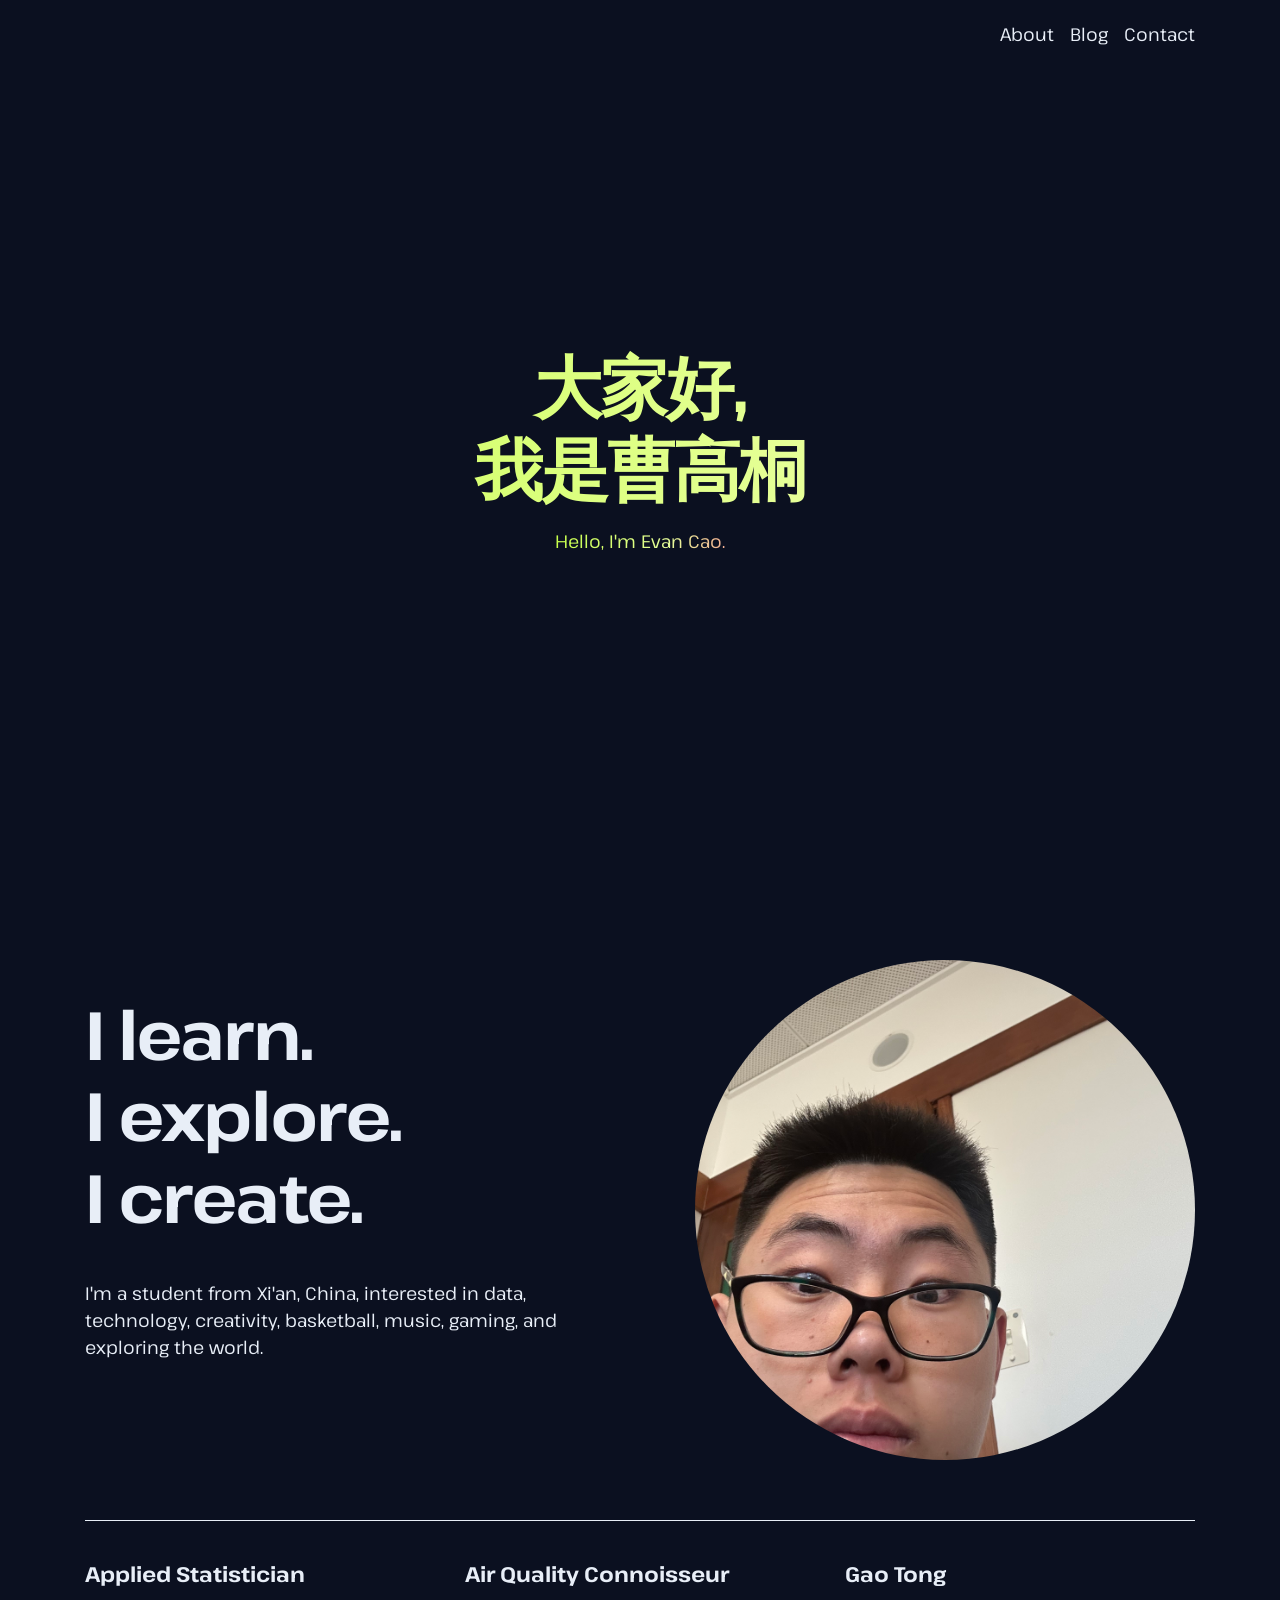
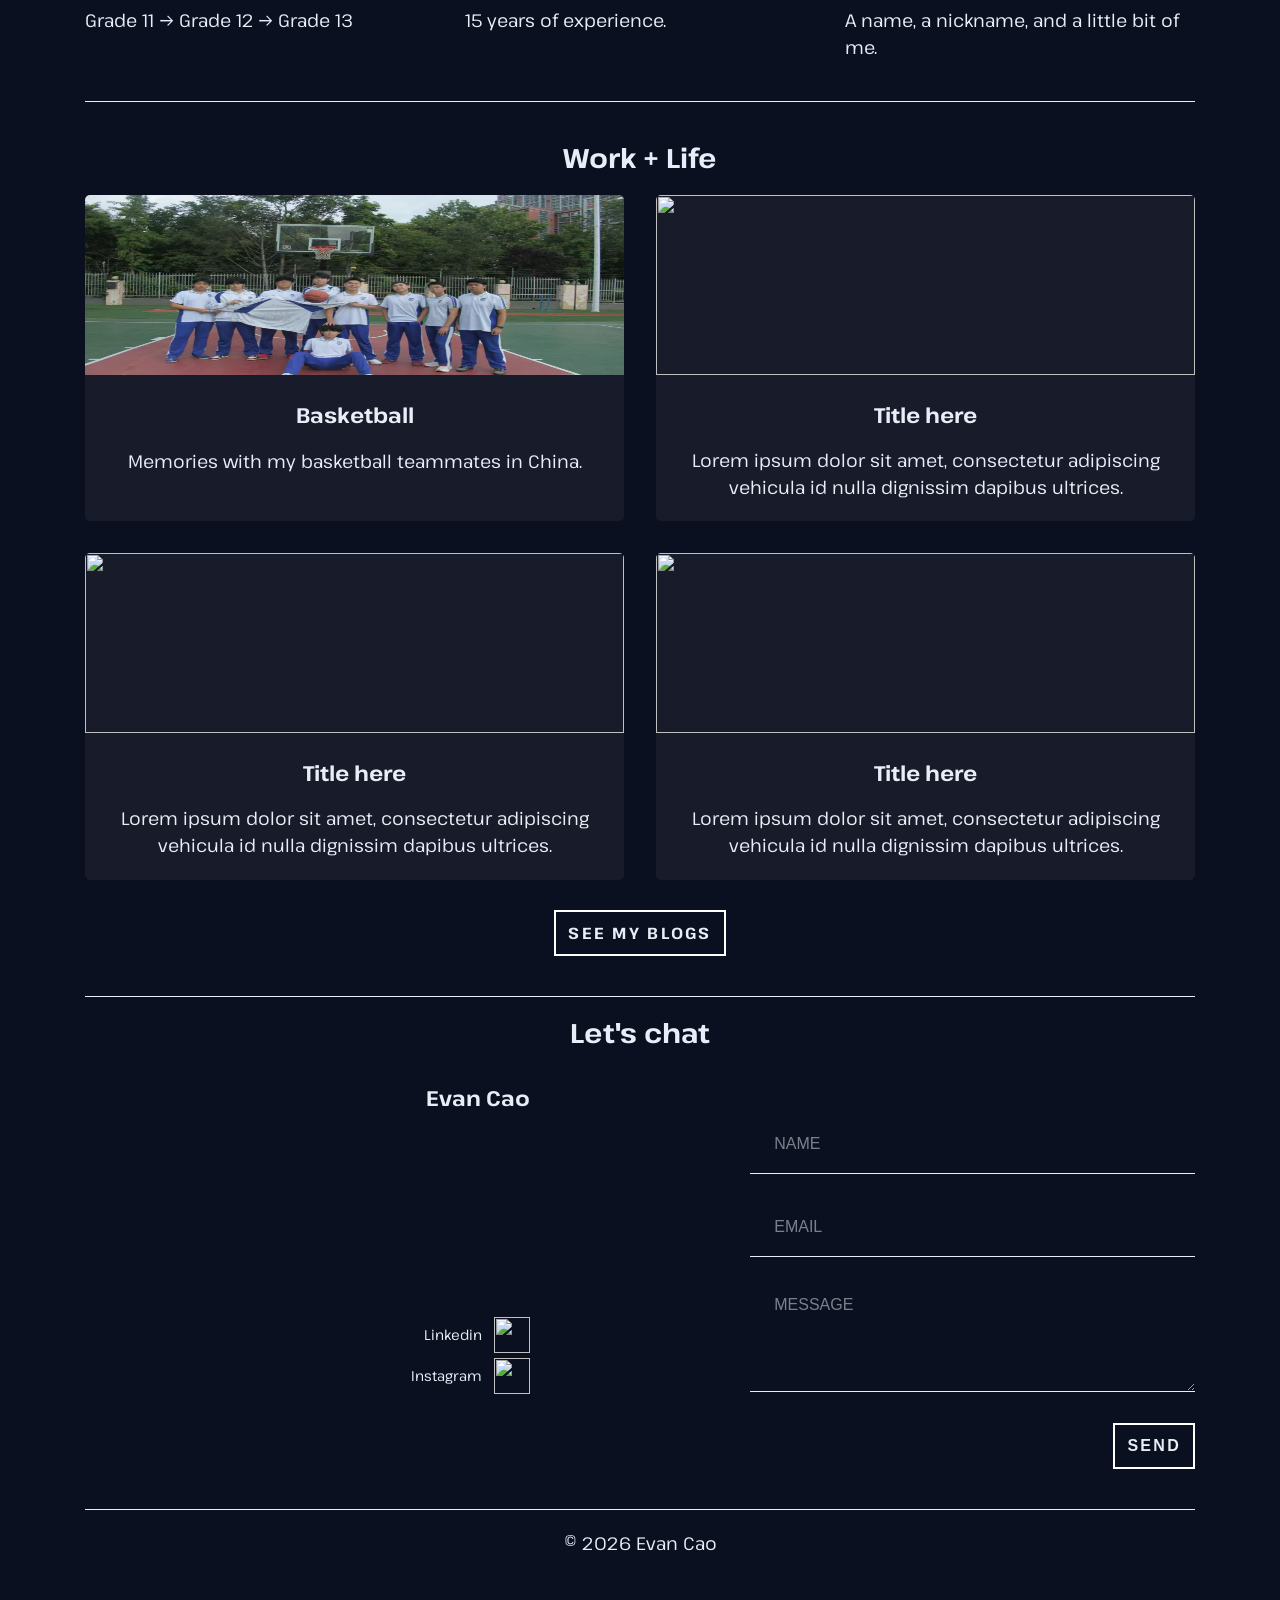
==== commit 3490ce7c: "Update index.html" ====
--- a/index.html
+++ b/index.html
@@ -79,12 +79,11 @@
                 <div class="wrapper blog__wrapper section-border">
                     <h2 class="blog__headline">Work + Life</h2>
                     <div class="blog__grid">
-                        <div class="blog__item"> 
-<!-- Fill out the src and alt fields in "img" tags.  -->
-                            <img src="" alt="">
-                            <h3 class="blog__item-headline">Title here</h3>
-                            <p class="blog__item-description">Lorem ipsum dolor sit amet, consectetur adipiscing vehicula id nulla dignissim dapibus ultrices.</p>
-                        </div> 
+                       <div class="blog__item"> 
+    <img src="assets/basketball.jpg" alt="Basketball team photo">
+    <h3 class="blog__item-headline">Basketball</h3>
+    <p class="blog__item-description">Memories with my basketball teammates in China.</p>
+</div>
                         <div class="blog__item"> 
                             <img src="" alt="">
                             <h3 class="blog__item-headline">Title here</h3>
@@ -144,7 +143,7 @@
                             </div>
                         </div>
                     </div>
-                    <form action="mailto:iamcaogaotong@outlook.com" method="post" enctype="text/plain" class="contact__form">
+                    <form action="https://formspree.io/f/mvkoqypz" method="POST" class="contact__form">
                         <div class="contact__control">
                             <label for="name"></label>
                             <input type="text" id="name" name="user_name"  placeholder="Name" maxlength="30" required></input>
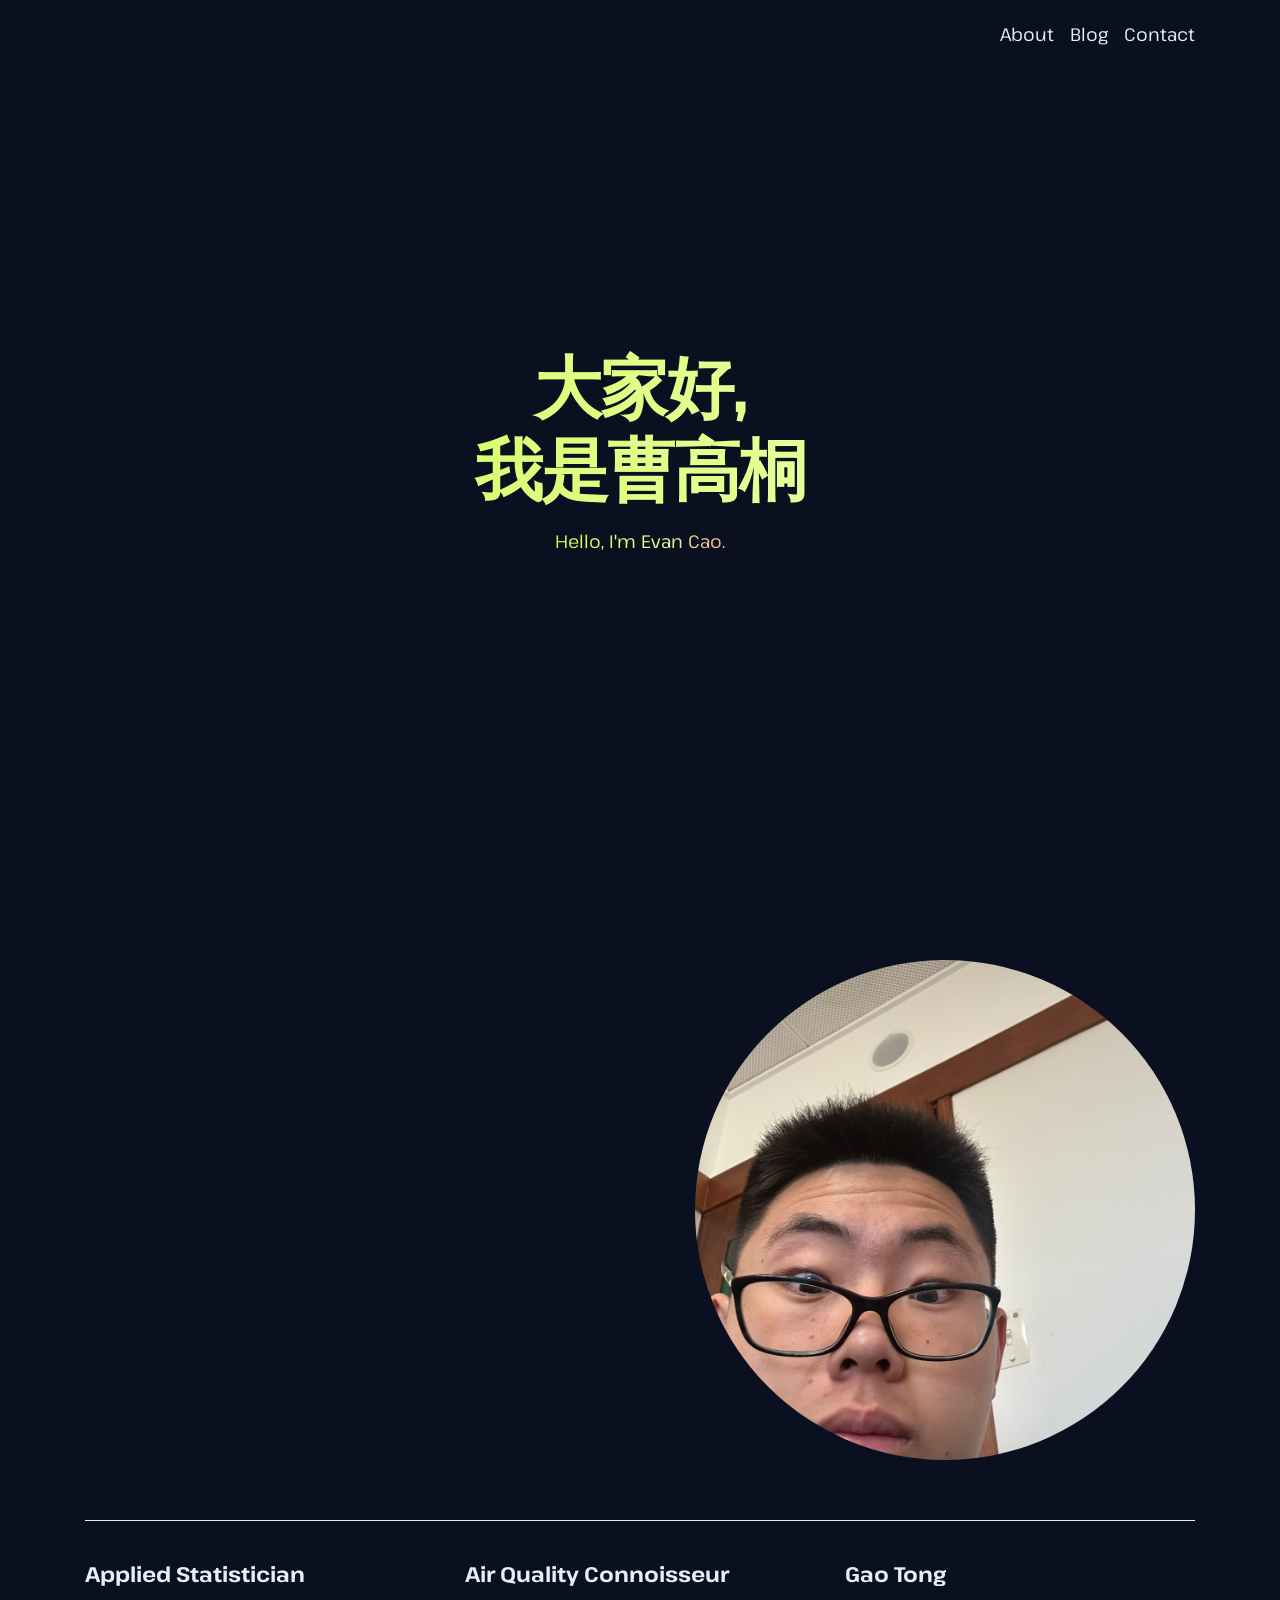
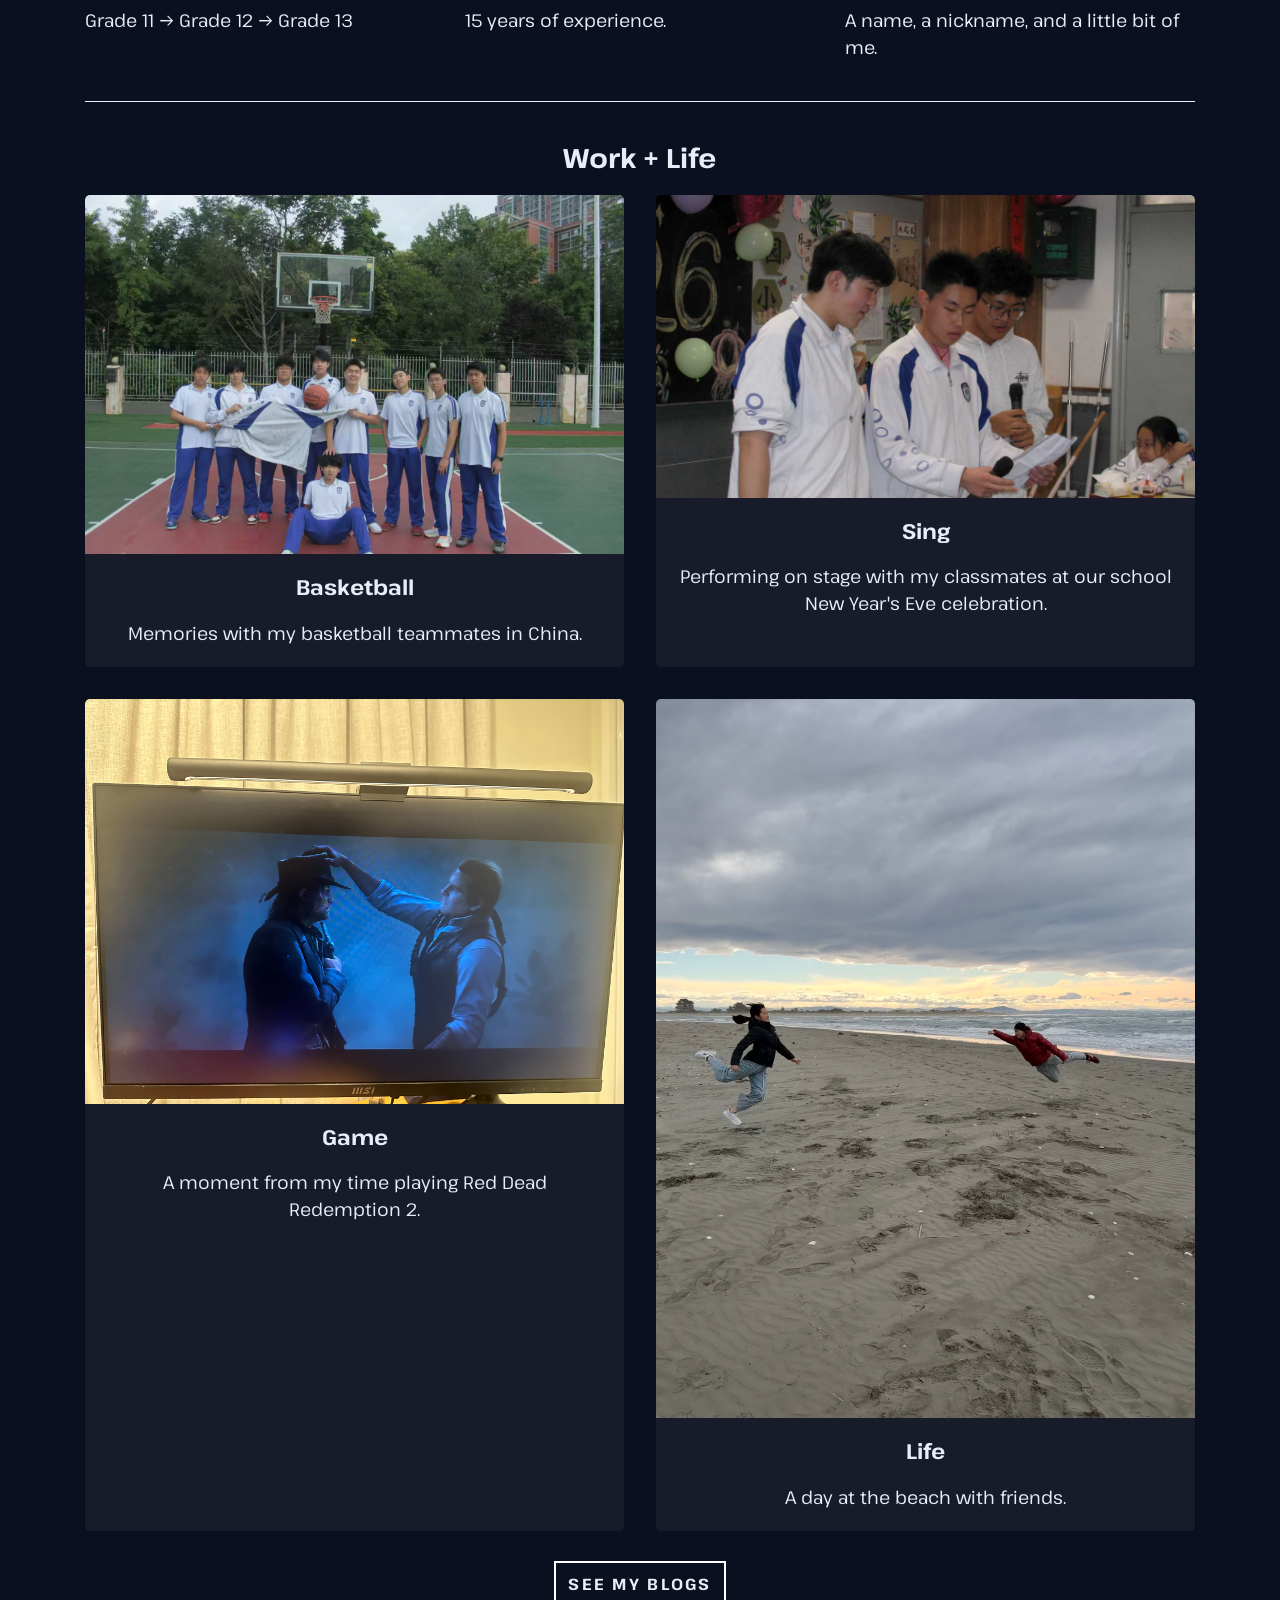
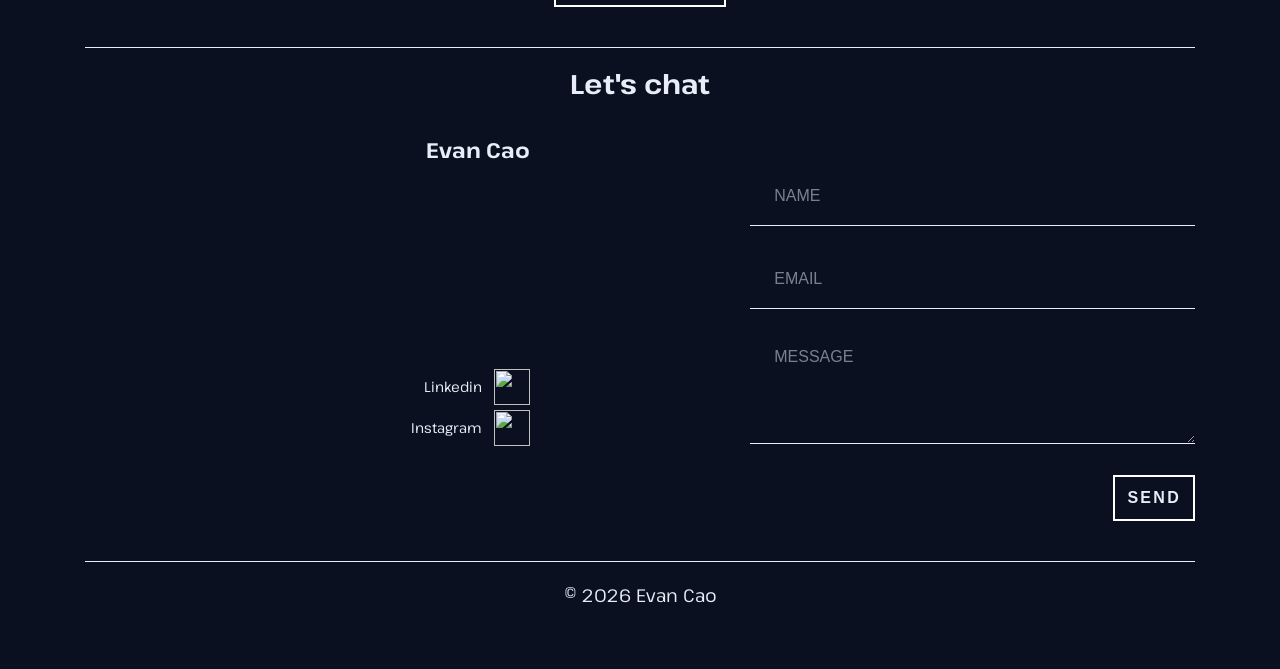
==== commit b3f1d90d: "Update index.html" ====
--- a/index.html
+++ b/index.html
@@ -84,21 +84,21 @@
     <h3 class="blog__item-headline">Basketball</h3>
     <p class="blog__item-description">Memories with my basketball teammates in China.</p>
 </div>
-                        <div class="blog__item"> 
-                            <img src="" alt="">
-                            <h3 class="blog__item-headline">Title here</h3>
-                            <p class="blog__item-description">Lorem ipsum dolor sit amet, consectetur adipiscing vehicula id nulla dignissim dapibus ultrices.</p>
-                        </div> 
-                        <div class="blog__item"> 
-                            <img src="" alt="">
-                            <h3 class="blog__item-headline">Title here</h3>
-                            <p class="blog__item-description">Lorem ipsum dolor sit amet, consectetur adipiscing vehicula id nulla dignissim dapibus ultrices.</p>
-                        </div> 
-                        <div class="blog__item"> 
-                            <img src="" alt="">
-                            <h3 class="blog__item-headline">Title here</h3>
-                            <p class="blog__item-description">Lorem ipsum dolor sit amet, consectetur adipiscing vehicula id nulla dignissim dapibus ultrices.</p>
-                        </div> 
+                       <div class="blog__item"> 
+    <img src="assets/sing.jpg" alt="Singing performance">
+    <h3 class="blog__item-headline">Sing</h3>
+    <p class="blog__item-description">Performing on stage with my classmates at our school New Year's Eve celebration.</p>
+</div>
+                       <div class="blog__item"> 
+    <img src="assets/game.jpg" alt="Gaming">
+    <h3 class="blog__item-headline">Game</h3>
+    <p class="blog__item-description">A moment from my time playing Red Dead Redemption 2.</p>
+</div>
+                       <div class="blog__item"> 
+    <img src="assets/life.jpg" alt="A day at the beach with friends">
+    <h3 class="blog__item-headline">Life</h3>
+    <p class="blog__item-description">A day at the beach with friends.</p>
+</div>
                     </div>
                     <a 
                     href="bloglist.html"  
--- a/style.css
+++ b/style.css
@@ -555,9 +555,10 @@
 /* Remove the height for this img until content is here*/
 .blog__item > img {
     width: 100%;
-    height: 180px;
+    height: auto !important;
+    object-fit: contain;
     border-radius: 5px 5px 0 0;
-    display: inline-block;
+    display: block;
 }
 
 .blog__item-headline {
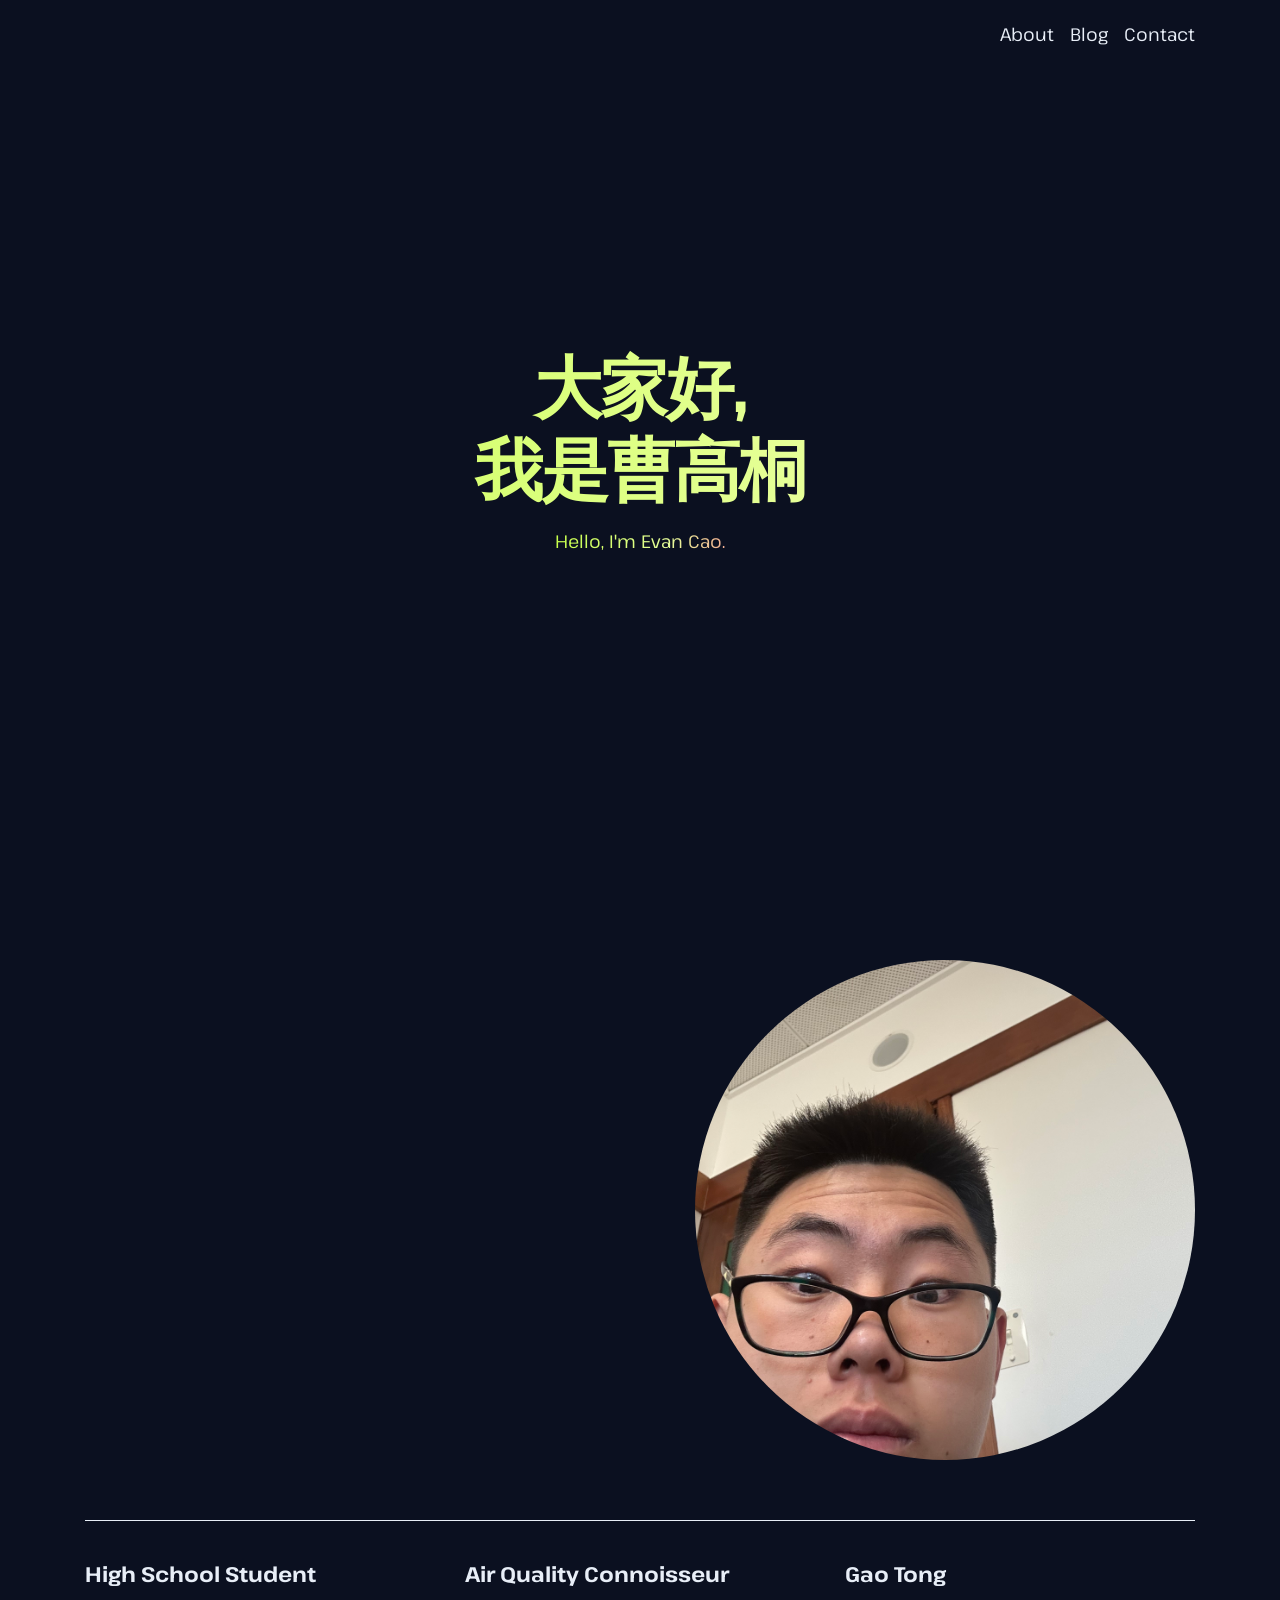
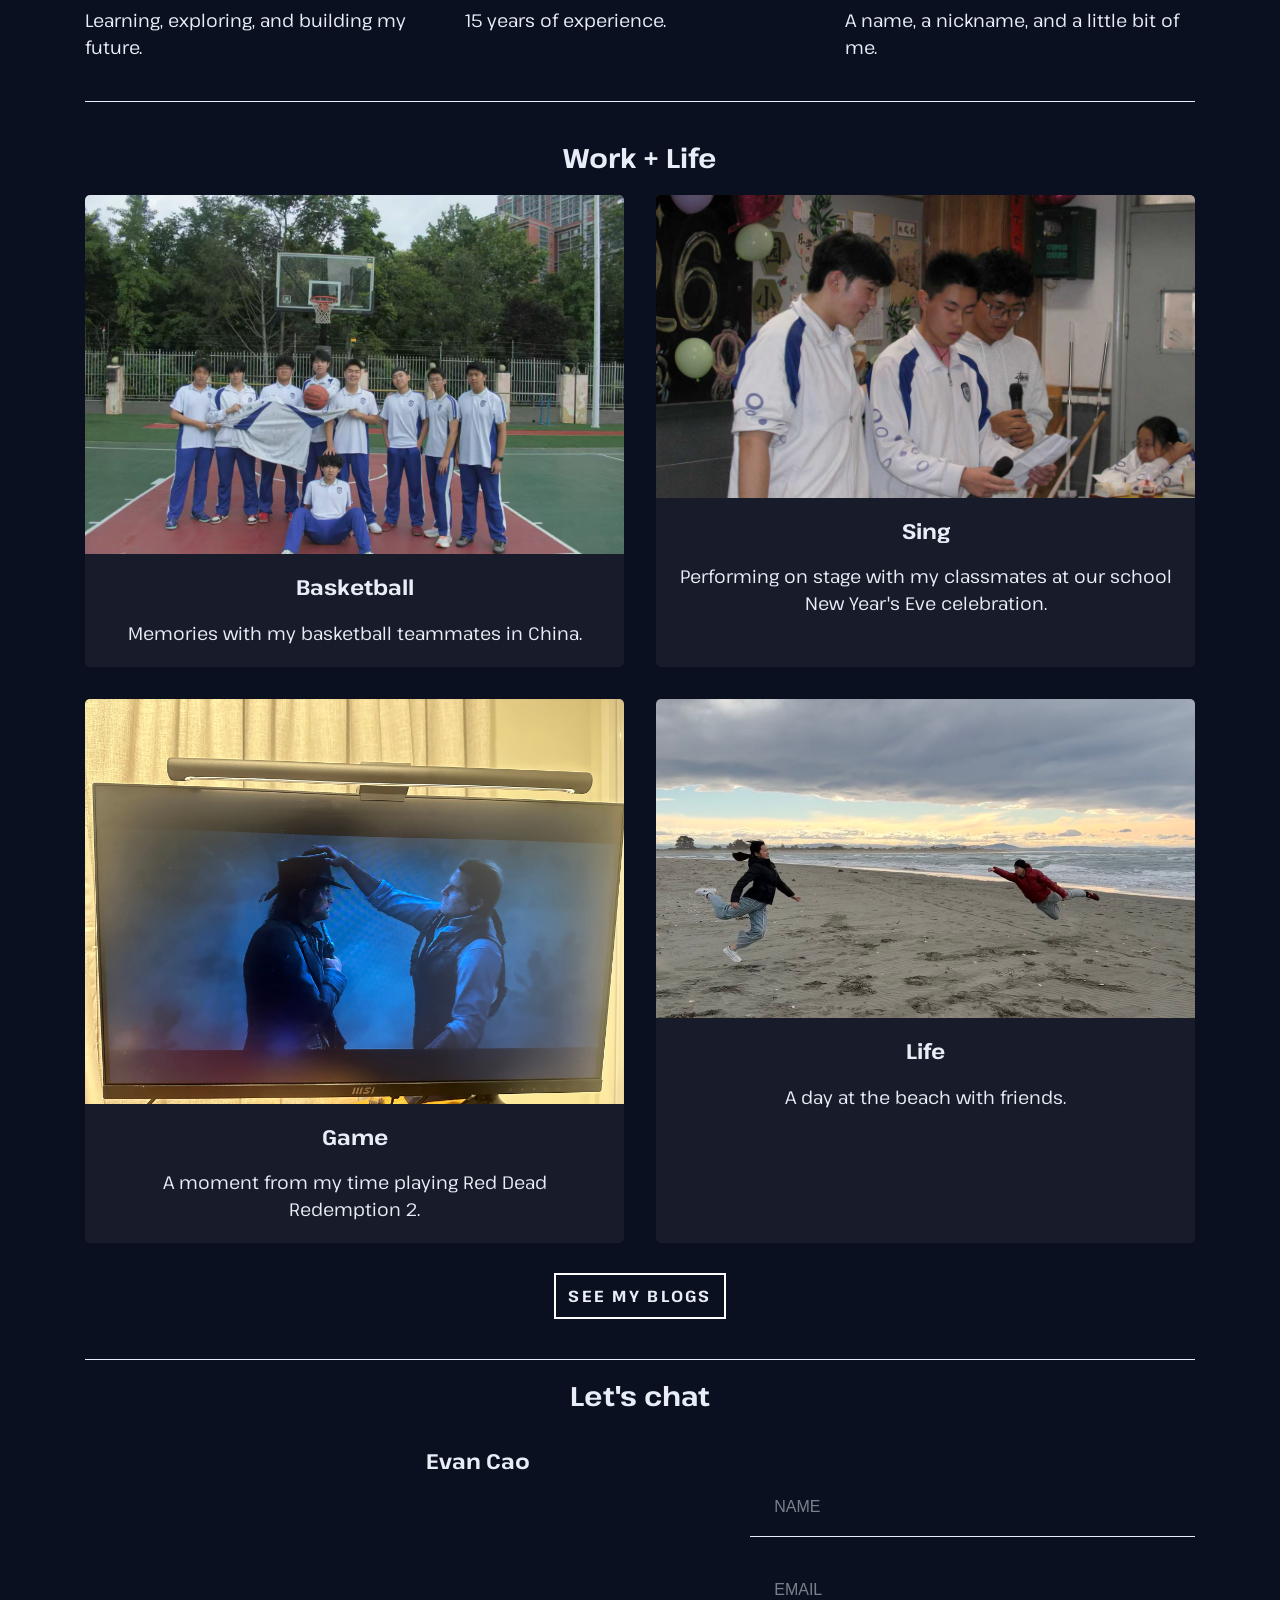
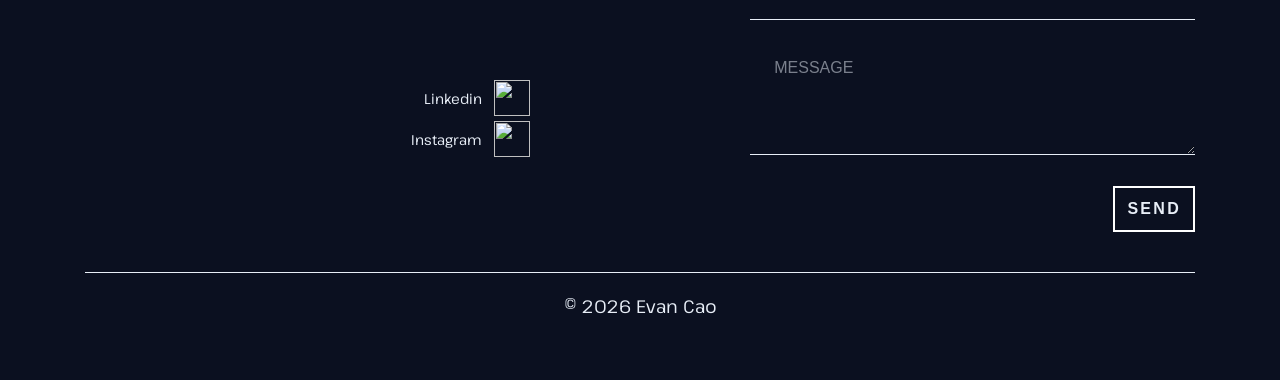
==== commit 386c2aa3: "Update index.html" ====
--- a/index.html
+++ b/index.html
@@ -62,8 +62,8 @@
             <section class="skills">
                 <div class="wrapper skills__wrapper section-border">
                     <div class="skills__item">
-                        <h3 class="skills__heading">Applied Statistician</h3>
-                        <p class="skills__description">Grade 11 → Grade 12 → Grade 13</p>
+                        <h3 class="skills__heading">High School Student</h3>
+<p class="skills__description">Learning, exploring, and building my future.</p>
                     </div>
                     <div class="skills__item">
                         <h3 class="skills__heading">Air Quality Connoisseur</h3>
--- a/style.css
+++ b/style.css
@@ -1,12 +1,15 @@
-/*############################# GLOBAL styles #############################*/
-
-:root{
---background: #0B1020;
---text-colour-white: #E8EEF7;
---link-hover: #6EE7F9;
---accent: #6EE7F9;
---invalid: hsl(7, 100%, 68%);
+/* =========================================================
+GLOBAL
+========================================================= */
+
+:root {
+    --background: #0B1020;
+    --text-colour-white: #E8EEF7;
+    --link-hover: #6EE7F9;
+    --accent: #6EE7F9;
+    --invalid: hsl(7, 100%, 68%);
     --link-transition: 0.3s ease-in-out;
+
     --fontsize-18: 1.125rem;
     --fontsize-20: 1.25rem;
     --fontsize-24: 1.5rem;
@@ -16,9 +19,11 @@
     --fontsize-48: 3rem;
     --fontsize-72: 4.5rem;
     --fontsize-88: 5.5rem;
+
     --paddingsize-16: 1rem;
     --wrapper-maxWidth: 69.375rem;
-    --gap-size: 1rem; 
+    --gap-size: 1rem;
+
     --menu-button-height: 2rem;
     --menu-button-width: 2rem;
     --menu-icon-height: 0.125rem;
@@ -26,20 +31,29 @@
     --menu-dropdown-transition: opacity 0.15s ease-in-out;
 }
 
+
+/* =========================================================
+RESET / BASE
+========================================================= */
+
 html {
     box-sizing: border-box;
     font-size: 100%;
 }
 
-*, *::before, *::after{
+*,
+*::before,
+*::after {
     box-sizing: inherit;
 }
 
-body, input, textarea {
+body,
+input,
+textarea {
     font-family: "Pathway Extreme", sans-serif;
 }
 
-body{
+body {
     margin: 0;
     font-size: var(--fontsize-18);
     line-height: 1.56;
@@ -47,71 +61,63 @@
     color: var(--text-colour-white);
 }
 
-header{
+header {
     position: relative;
     z-index: 1;
 }
 
-nav{
-    display: flex;
-    flex-direction: column;
-    justify-content: end;
-    align-items: end;
-    gap: var(--gap-size);
-    position: fixed;
-    left: 0;
-    right: 0;
-    margin-top: 1.25rem;
-    pointer-events: none;
-}
-
-a{
+a {
     transition: color var(--link-transition);
-    color: #E8EEF7;
+    color: var(--text-colour-white);
     text-decoration: none;
 }
 
-a:hover{
-    color: #6EE7F9;
+a:hover {
+    color: var(--link-hover);
     cursor: pointer;
 }
 
-a:focus-visible, input:focus-visible, textarea:focus-visible {
+a:focus-visible,
+input:focus-visible,
+textarea:focus-visible {
     outline: 2px dashed #71A6D1;
     outline-offset: 2px;
 }
 
-input:invalid, textarea:invalid {
+input:invalid,
+textarea:invalid {
     outline-color: var(--invalid);
 }
 
-input:invalid::after {
-    content: '';
-    background-image: url('/assets/icons/icon-error.svg');
-    width: 1.5rem;
-    height: 1.5rem;
-}
-
-h1, h2, h3, p {
+h1,
+h2,
+h3,
+p {
     margin-top: 0;
 }
 
-h1, h2, h3 {
+h1,
+h2,
+h3 {
     line-height: 1.2;
 }
 
-h1{
-    font-size: 2.5rem;
-    font-size: clamp(2.25rem, -0.7375rem + 7.98vw, 4.25rem);    margin-bottom: 20px;
+h1 {
+    font-size: clamp(2.25rem, -0.7375rem + 7.98vw, 4.25rem);
+    margin-bottom: 20px;
     letter-spacing: -0.028em;
 }
 
-p{
-    font-size: 1rem;
+p {
     font-size: clamp(1rem, 0.79rem + 0.89vw, 1.125rem);
     line-height: 1.5;
     margin-bottom: 0;
 }
+
+
+/* =========================================================
+BUTTON
+========================================================= */
 
 .button {
     display: inline-block;
@@ -129,27 +135,34 @@
 }
 
 .button:hover {
-background-color: var(--accent);
-border: 2px var(--accent) solid;
-color: var(--background);
-cursor: pointer;
-}
-
-.wrapper{
+    background-color: var(--accent);
+    border-color: var(--accent);
+    color: var(--background);
+    cursor: pointer;
+}
+
+
+/* =========================================================
+WRAPPER
+========================================================= */
+
+.wrapper {
     width: calc(100% - 2rem);
     max-width: var(--wrapper-maxWidth);
     margin-inline: auto;
-    /* position: relative; */
-}
-
-/* 600px | Tablet size */
-@media (min-width: 37.5em){ 
-    .wrapper{
+}
+
+@media (min-width: 37.5em) {
+    .wrapper {
         width: calc(100% - 3.75rem);
     }
 }
 
-/*############################# UTILITY/HELPER styles #############################*/
+
+/* =========================================================
+UTILITY
+========================================================= */
+
 .section-border {
     border-bottom: 1px solid var(--text-colour-white);
 }
@@ -173,40 +186,35 @@
     color: var(--background);
 }
 
-.button {
-    display: inline-block;
-    padding: 8px 12px;
-    font-size: 1rem;
-    line-height: 1.625rem;
-    letter-spacing: 0.143em;
-    font-weight: 700;
-    text-transform: uppercase;
-    color: var(--text-colour-white);
-    background-color: transparent;
-    border: 2px white solid;
-    transition: 0.3s ease-in-out;
-    text-decoration: none;
-}
-
-.button:hover {
-background-color: var(--accent);
-border: 2px var(--accent) solid;
-color: var(--background);
-cursor: pointer;
-}
-
 .timeline-border-left {
-border-left: 10px var(--accent) solid;
-margin-left: 40px;
-}
-
-/*############################# HEADER styles #############################*/
-.menu-trigger{
+    border-left: 10px var(--accent) solid;
+    margin-left: 40px;
+}
+
+
+/* =========================================================
+HEADER / MENU
+========================================================= */
+
+nav {
+    display: flex;
+    flex-direction: column;
+    justify-content: end;
+    align-items: end;
+    gap: var(--gap-size);
+    position: fixed;
+    left: 0;
+    right: 0;
+    margin-top: 1.25rem;
+    pointer-events: none;
+}
+
+.menu-trigger {
     cursor: pointer;
 }
 
 .menu-trigger,
-.menu-trigger input{
+.menu-trigger input {
     position: relative;
     display: flex;
     flex-direction: column;
@@ -216,13 +224,13 @@
     pointer-events: auto;
 }
 
-.menu-trigger input{
+.menu-trigger input {
     appearance: none;
     pointer-events: none;
 }
 
 .menu-trigger::before,
-.menu-trigger::after{
+.menu-trigger::after {
     position: absolute;
     content: "";
     width: 100%;
@@ -231,51 +239,49 @@
     transition: var(--menu-icon-transition);
 }
 
-.menu-trigger::before{
+.menu-trigger::before {
     top: 0.5rem;
 }
 
-.menu-trigger::after{
+.menu-trigger::after {
     bottom: 0.5rem;
 }
 
-.menu-trigger:has(input:checked)::before{ 
-    transform: translate(0, .4375rem) rotate(45deg) skew(0, 0) scaleX(1) scaleY(1);
-}
-
-.menu-trigger:has(input:checked)::after{
-    transform: translate(0, -.4375rem) rotate(-45deg) skew(0, 0) scaleX(1) scaleY(1);
-}
-
-
-.menu-dropdown{
+.menu-trigger:has(input:checked)::before {
+    transform: translate(0, 0.4375rem) rotate(45deg);
+}
+
+.menu-trigger:has(input:checked)::after {
+    transform: translate(0, -0.4375rem) rotate(-45deg);
+}
+
+.menu-dropdown {
     display: flex;
     flex-direction: column;
     justify-content: end;
     align-items: end;
     gap: var(--gap-size);
     opacity: 0;
-    transition: var(--menu-dropdown-transition); 
+    transition: var(--menu-dropdown-transition);
     pointer-events: none;
 }
 
-.menu-trigger:has(input:checked) + .menu-dropdown{
+.menu-trigger:has(input:checked) + .menu-dropdown {
     opacity: 1;
     pointer-events: auto;
 }
 
-
-@media (min-width: 37.5em){
-    nav{
+@media (min-width: 37.5em) {
+    nav {
         display: flex;
         flex-direction: row;
     }
-    
-    .menu-trigger{
+
+    .menu-trigger {
         display: none;
     }
 
-    .menu-dropdown{
+    .menu-dropdown {
         display: flex;
         flex-direction: row;
         justify-content: end;
@@ -285,9 +291,12 @@
     }
 }
 
-/*############################# INTRO styles #############################*/
-
-.intro{
+
+/* =========================================================
+INTRO
+========================================================= */
+
+.intro {
     height: 100vh;
     width: 100%;
     position: relative;
@@ -296,22 +305,23 @@
     justify-content: center;
 }
 
-.intro__container{
-}
-
-.intro__headline{
-text-align: center;
-background: linear-gradient(
-    to right,
-    #C6FF4A,
-    #E7FF9A,
-    #FF5C8A,
-    #C6FF4A
-);
-background-size: 200%;
-background-clip: text;
--webkit-text-fill-color: transparent;
-animation: headline-gradient 5s linear infinite;
+.intro__container {
+}
+
+.intro__headline {
+    text-align: center;
+    background: linear-gradient(
+        to right,
+        #C6FF4A,
+        #E7FF9A,
+        #FF5C8A,
+        #C6FF4A
+    );
+    background-size: 200%;
+    background-clip: text;
+    -webkit-background-clip: text;
+    -webkit-text-fill-color: transparent;
+    animation: headline-gradient 5s linear infinite;
 }
 
 @keyframes headline-gradient {
@@ -320,23 +330,24 @@
     }
 }
 
-.intro__tagline{
+.intro__tagline {
     text-align: center;
     margin: 0;
 }
 
-.intro__tagline-highlight{
-background: linear-gradient(
-    to right,
-    #C6FF4A,
-    #E7FF9A,
-    #FF5C8A,
-    #C6FF4A
-);
-background-size: 200%;
-background-clip: text;
--webkit-text-fill-color: transparent;
-animation: tagline-gradient 7s linear infinite;
+.intro__tagline-highlight {
+    background: linear-gradient(
+        to right,
+        #C6FF4A,
+        #E7FF9A,
+        #FF5C8A,
+        #C6FF4A
+    );
+    background-size: 200%;
+    background-clip: text;
+    -webkit-background-clip: text;
+    -webkit-text-fill-color: transparent;
+    animation: tagline-gradient 7s linear infinite;
 }
 
 @keyframes tagline-gradient {
@@ -345,16 +356,12 @@
     }
 }
 
-@media (min-width: 37.5em) {
-}
-
-@media (min-width: 62.5em) {
-}
-
-
-/*############################# ABOUT styles #############################*/
+
+/* =========================================================
+ABOUT
+========================================================= */
+
 .about {
-    /* height: 100vh; might need to adjust this later */
 }
 
 .about__wrapper {
@@ -369,6 +376,7 @@
     object-fit: cover;
     border-radius: 50%;
 }
+
 .about__text {
     position: relative;
     text-align: center;
@@ -383,7 +391,8 @@
     margin-bottom: 24px;
 }
 
-.about__headline > br, span {
+.about__headline > br,
+.about__headline > span {
     display: inline-block;
 }
 
@@ -395,34 +404,36 @@
     margin-bottom: 16px;
 }
 
-@media (prefers-reduced-motion: no-preference){
+@media (prefers-reduced-motion: no-preference) {
     .about__text {
         opacity: 0;
         animation: fade-in linear forwards;
         animation-timeline: view();
         animation-range: entry 0% 50%;
     }
-    
+
     @keyframes fade-in {
-        to {opacity: 1;}
+        to {
+            opacity: 1;
+        }
     }
 }
 
 @media (min-width: 37.5em) {
-   .about__wrapper {
-    padding: 60px 0;
-    display: flex;
-    align-items: center;
-}
-    
- .about__image {
-    width: 500px;
-    height: 500px;
-    flex-shrink: 0;
-    right: 0;
-    translate: 0;
-}
-    
+    .about__wrapper {
+        padding: 60px 0;
+        display: flex;
+        align-items: center;
+    }
+
+    .about__image {
+        width: 500px;
+        height: 500px;
+        flex-shrink: 0;
+        right: 0;
+        translate: 0;
+    }
+
     .about__text {
         width: 70vw;
         text-align: left;
@@ -430,7 +441,7 @@
 
     .about__headline {
         margin-bottom: 60px;
-    }    
+    }
 
     .about__description {
         margin-bottom: 34px;
@@ -445,17 +456,12 @@
         margin-bottom: 0;
         margin-left: 8px;
     }
-
 }
 
 @media (min-width: 62.5em) {
-    .about__wrapper {
-        /* position: relative; */
-    }
-    
     .about__headline {
         margin-bottom: 43px;
-    }    
+    }
 
     .about__description {
         margin-bottom: 66px;
@@ -463,12 +469,16 @@
     }
 
     .about__headline > span {
-    display: block;
-}
-}
-/*############################# SKILLS styles #############################*/
+        display: block;
+    }
+}
+
+
+/* =========================================================
+SKILLS
+========================================================= */
+
 .skills {
-
 }
 
 .skills__wrapper {
@@ -483,7 +493,6 @@
 }
 
 .skills__title {
-    font-size: 2rem;
     font-size: clamp(2rem, 0.33rem + 7.11vw, 3rem);
     line-height: 1.17;
     margin-bottom: 2px;
@@ -525,14 +534,18 @@
         text-align: left;
     }
 }
-/*############################# blog styles #############################*/
+
+
+/* =========================================================
+WORK + LIFE / BLOG PREVIEW
+========================================================= */
+
 .blog {
-
 }
 
 .blog__wrapper {
     padding-block: 40px;
-    text-align: center; /* Centered for now, will need to change later when adding blog*/
+    text-align: center;
 }
 
 .blog__headline {
@@ -546,16 +559,15 @@
     margin-bottom: 30px;
 }
 
-.blog__item{
+.blog__item {
     border-radius: 5px;
     background-color: #96898917;
     padding-bottom: 20px;
 }
 
-/* Remove the height for this img until content is here*/
 .blog__item > img {
     width: 100%;
-    height: auto !important;
+    height: auto;
     object-fit: contain;
     border-radius: 5px 5px 0 0;
     display: block;
@@ -571,16 +583,11 @@
     padding-inline: 20px;
 }
 
-.blog__item-codepen{
+.blog__item-codepen {
     margin-block-start: 20px;
 }
 
 @media (min-width: 37.5em) {
-    
-    .blog__grid:has(> .blog__item:only-child){
-        grid-template-columns: 1fr;
-    }
-    
     .blog__grid {
         grid-template-columns: repeat(2, 1fr);
     }
@@ -590,10 +597,11 @@
 }
 
 
-/*############################# CONTACT styles #############################*/
+/* =========================================================
+CONTACT
+========================================================= */
 
 .contact {
-
 }
 
 .contact__headline {
@@ -621,10 +629,9 @@
 .contact__email {
     display: block;
     text-decoration: underline;
-
-}
-
-.contact__socials{
+}
+
+.contact__socials {
     display: grid;
     grid-auto-flow: column;
     grid-auto-columns: 1fr;
@@ -637,11 +644,11 @@
     justify-content: center;
 }
 
-.contact__socials-item:first-child { 
+.contact__socials-item:first-child {
     justify-content: flex-end;
 }
 
-.contact__socials-item:last-child { 
+.contact__socials-item:last-child {
     justify-content: flex-start;
 }
 
@@ -653,12 +660,12 @@
     display: none;
 }
 
-.socials__github-icon, 
+.socials__github-icon,
 .socials__linkedin-icon,
-.socials__researchgate-icon, 
+.socials__researchgate-icon,
 .socials__insta-icon {
-  width: clamp(18px, 2.2vw + 12px, 36px);
-  height: clamp(18px, 2.2vw + 12px, 36px);
+    width: clamp(18px, 2.2vw + 12px, 36px);
+    height: clamp(18px, 2.2vw + 12px, 36px);
 }
 
 .socials__researchgate-icon {
@@ -675,7 +682,6 @@
 }
 
 .contact__control {
-
 }
 
 .contact__control input,
@@ -687,12 +693,12 @@
     color: var(--text-colour-white);
     font-size: 1rem;
     line-height: 1.625;
-    font-family: 'Urbanist', sans-serif;
+    font-family: "Urbanist", sans-serif;
     padding: 16px 24px;
-    margin-block-end: 24px
-}
-
-.contact__control > *::placeholder{
+    margin-block-end: 24px;
+}
+
+.contact__control > *::placeholder {
     color: var(--text-colour-white);
     opacity: 50%;
     text-transform: uppercase;
@@ -700,10 +706,6 @@
     line-height: 1;
 }
 
-.contact__button{
-
-}
-
 .contact__invalid-icon {
     display: none;
     width: 24px;
@@ -714,7 +716,7 @@
     display: inline-block;
 }
 
-@media(min-width: 62.5em) {
+@media (min-width: 62.5em) {
     .contact__wrapper {
         display: grid;
         grid-template-columns: repeat(2, 27.8rem);
@@ -732,7 +734,7 @@
         flex-direction: column;
     }
 
-    .contact__text > :nth-child(2){
+    .contact__text > :nth-child(2) {
         margin-top: auto;
     }
 
@@ -743,16 +745,15 @@
 
     .contact__socials {
         padding-block-start: 0;
-        /* Adjust padding block end when adding new socials items */
         padding-block-end: 35px;
         grid-auto-flow: row;
         grid-auto-rows: 1fr;
         gap: 5px;
     }
-    
+
     .contact__socials-item,
     .contact__socials-item:first-child,
-    .contact__socials-item:last-child  {
+    .contact__socials-item:last-child {
         justify-content: flex-end;
     }
 
@@ -769,10 +770,10 @@
     .contact__control.align-right {
         display: flex;
         justify-content: flex-end;
-}
-}
-
-@media(max-width: 62.49875em) {
+    }
+}
+
+@media (max-width: 62.49875em) {
     .contact__wrapper {
         max-width: 27.8rem;
     }
@@ -782,7 +783,10 @@
     }
 }
 
-/*############################# FOOTER styles #############################*/
+
+/* =========================================================
+FOOTER
+========================================================= */
 
 .footer__wrapper {
     display: flex;
@@ -800,9 +804,10 @@
     text-decoration: underline;
 }
 
-/*############################# START BLOGTEMPLATE STYLES #############################*/
-/*                                                                                     */
-/*############################# ARTICLE-DETAILS styles ###################################*/
+
+/* =========================================================
+BLOG TEMPLATE / ARTICLE DETAILS
+========================================================= */
 
 nav.article-nav {
     display: block;
@@ -810,113 +815,110 @@
     margin-top: 1.5rem;
 }
 
-.article-details{
-
-}
-
-.article-details__wrapper{
+.article-details {
+}
+
+.article-details__wrapper {
     padding-block-start: 70px;
     margin-block-end: 60px;
 }
 
-.article-details__title{
-
-}
-
-.article-details__date{
+.article-details__date {
     margin-bottom: 50px;
 }
 
-.article-details__info{
+.article-details__info {
     display: flex;
     flex-direction: column;
     gap: 30px;
 }
 
-.article-details__details{
-    order: 2;
+.article-details__text {
+    width: 100%;
+}
+
+.article-details__details {
     padding-block-end: 20px;
 }
 
-.article-details__image{
+.article-details__link {
+    margin-top: 20px;
+}
+
+.article-details__image {
     border: 2px #ACD3E8 solid;
     width: 100%;
-    order: 1;
-    /* This height is a placeholder for the image */
-    height: 200px; 
-    max-height: 200px;
-}
-
-.topic-tag {
-
+    height: auto;
+    max-height: none;
+    display: block;
 }
 
 @media (min-width: 37.5em) {
-
     nav.article-nav {
         display: block;
         pointer-events: all;
     }
 
-    .article-details__wrapper{
-    }
-
-    .article-details__image{
-            /* This height is a placeholder for the image */
-        height: 300px; 
-        max-height: 300px;
+    .article-details__image {
+        height: auto;
+        max-height: none;
     }
 }
 
 @media (min-width: 62.5em) {
-    .article-details__wrapper{
+    .article-details__wrapper {
         margin-block-end: 100px;
     }
-    
-    .article-details__info{
+
+    .article-details__info {
         flex-direction: row;
+        align-items: flex-start;
         gap: 60px;
     }
 
-    .article-details__details{
-        order: 1;
-        max-width: 50%;
-        padding-block-end: 0;
-    }
-    
-    .article-details__image{
-        order: 2;
-    }
-}
-
-/*############################# ARTICLE-CONTENT styles ###################################*/
-
-.article-content{
-
-}
-
-.article-content__wrapper{
-
-}
-
-.article-content__item{
+    .article-details__text {
+        width: 50%;
+    }
+
+    .article-details__image {
+        width: 50%;
+        height: auto;
+        max-height: none;
+    }
+
+    .article-details__details {
+        padding-block-end: 20px;
+    }
+}
+
+
+/* =========================================================
+ARTICLE CONTENT
+========================================================= */
+
+.article-content {
+}
+
+.article-content__wrapper {
+}
+
+.article-content__item {
     margin-bottom: 40px;
 }
 
-.article-content__subheading{
-
-}
-
-.article-content__paragraph{
+.article-content__subheading {
+}
+
+.article-content__paragraph {
     margin-bottom: 1rem;
 }
 
-/*############################# START BLOGLIST STYLES #############################*/
-/*                                                                                     */
-/*############################# BLOGLIST styles ###################################*/
+
+/* =========================================================
+BLOG LIST
+========================================================= */
 
 .bloglist {
-
 }
 
 .bloglist__wrapper {
@@ -928,7 +930,8 @@
 }
 
 .bloglist__year {
-    font-size: clamp(1.75rem, -0.125rem + 5vw, 3rem);}
+    font-size: clamp(1.75rem, -0.125rem + 5vw, 3rem);
+}
 
 .bloglist__item {
     display: flex;
@@ -936,7 +939,7 @@
     margin-bottom: 15px;
 }
 
-.bloglist__item-area.timeline-border-left{
+.bloglist__item-area.timeline-border-left {
     border: none;
     margin-left: 0;
 }
@@ -952,9 +955,9 @@
         grid-template-columns: auto 0.5fr;
     }
 
-    .bloglist__item-area.timeline-border-left{
+    .bloglist__item-area.timeline-border-left {
         border-left: 10px var(--accent) solid;
-        margin-left: 40px;  
+        margin-left: 40px;
     }
 }
 
@@ -962,13 +965,31 @@
     .bloglist__item {
         margin-left: 80px;
     }
-
-    .bloglist__item-area.timeline-border-left{
-
-    }
-}
-
-/* 
-.bloglist__item > p {
-    text-align: center;
-} */
+}
+
+
+/* =========================================================
+BLOG LIST IMAGE
+========================================================= */
+
+/* The image on bloglist.html only */
+
+.bloglist-image {
+    width: 300px;
+    height: auto;
+    max-width: 300px;
+    display: block;
+    object-fit: contain;
+    flex: none;
+    margin-left: auto;
+    margin-top: -35px;
+}
+.bloglist__wrapper {
+    padding-bottom: 40px;
+}
+
+
+
+/* =========================================================
+END
+========================================================= */
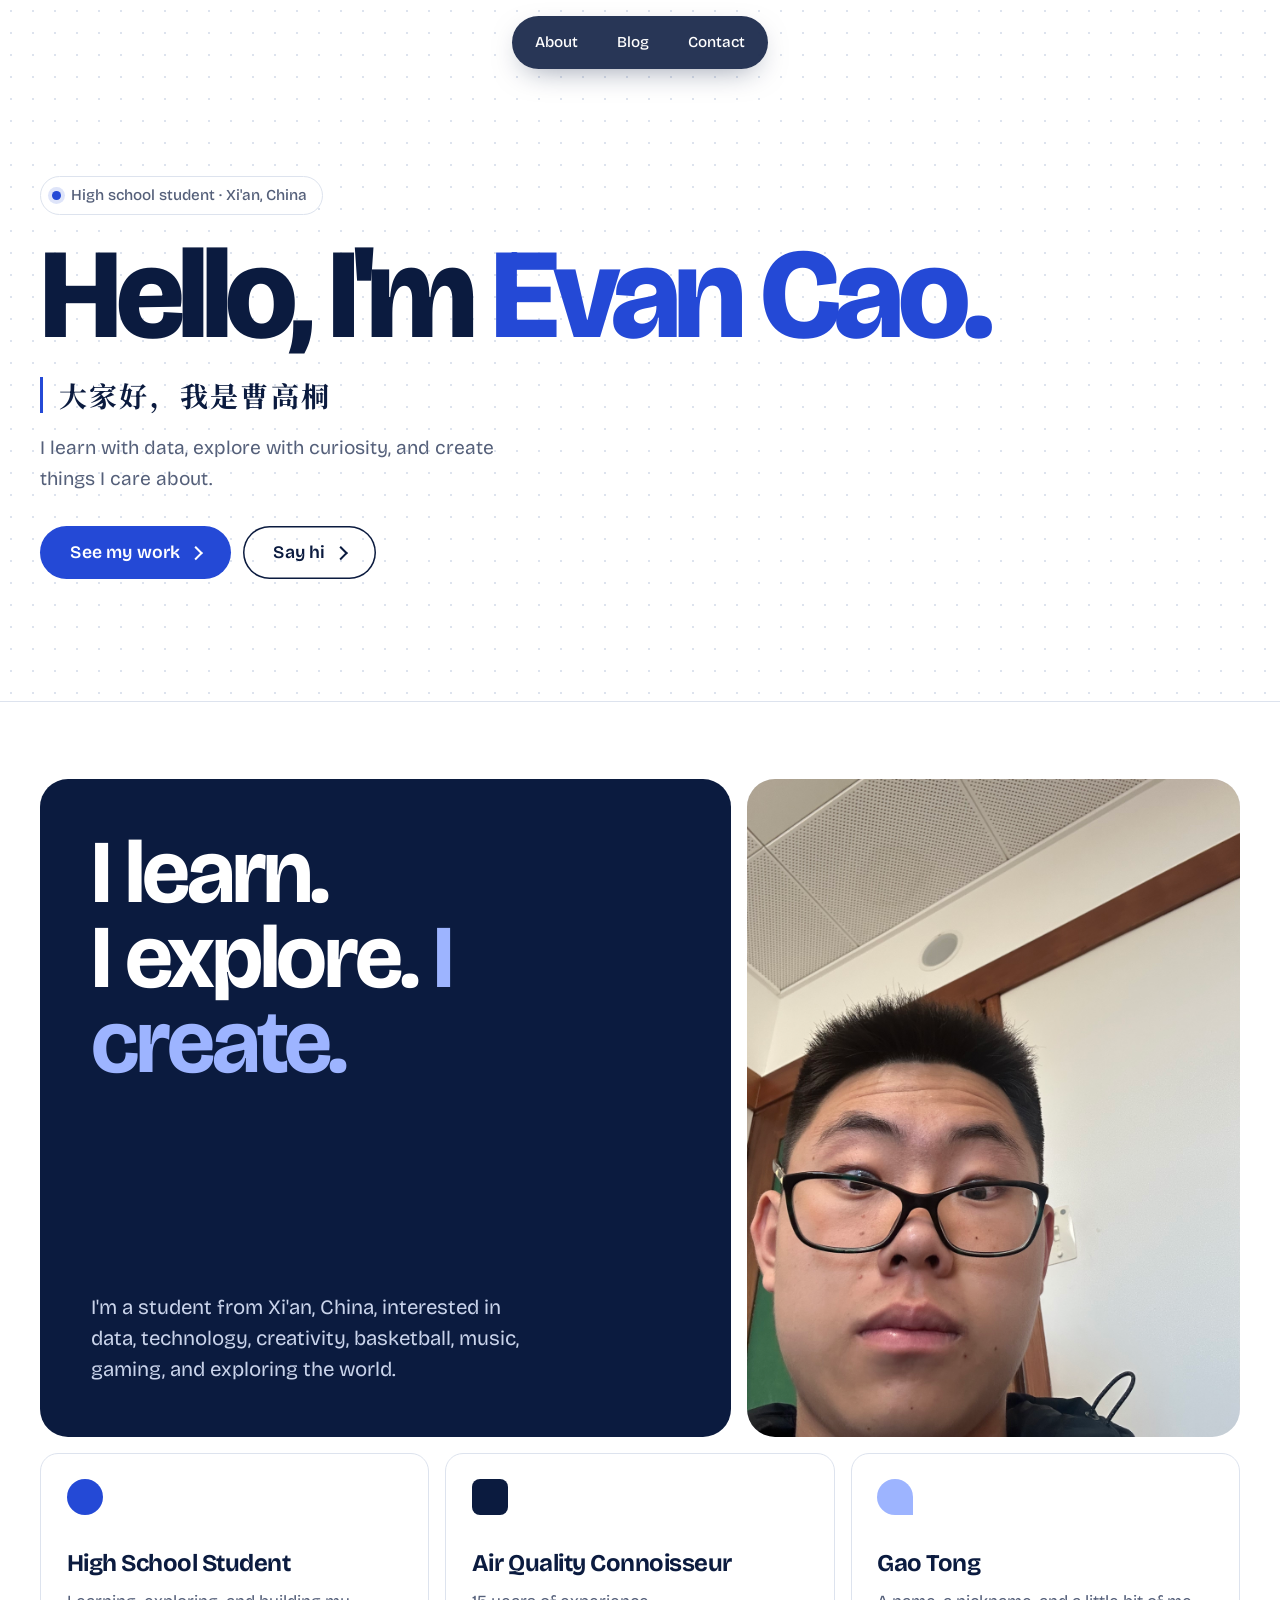
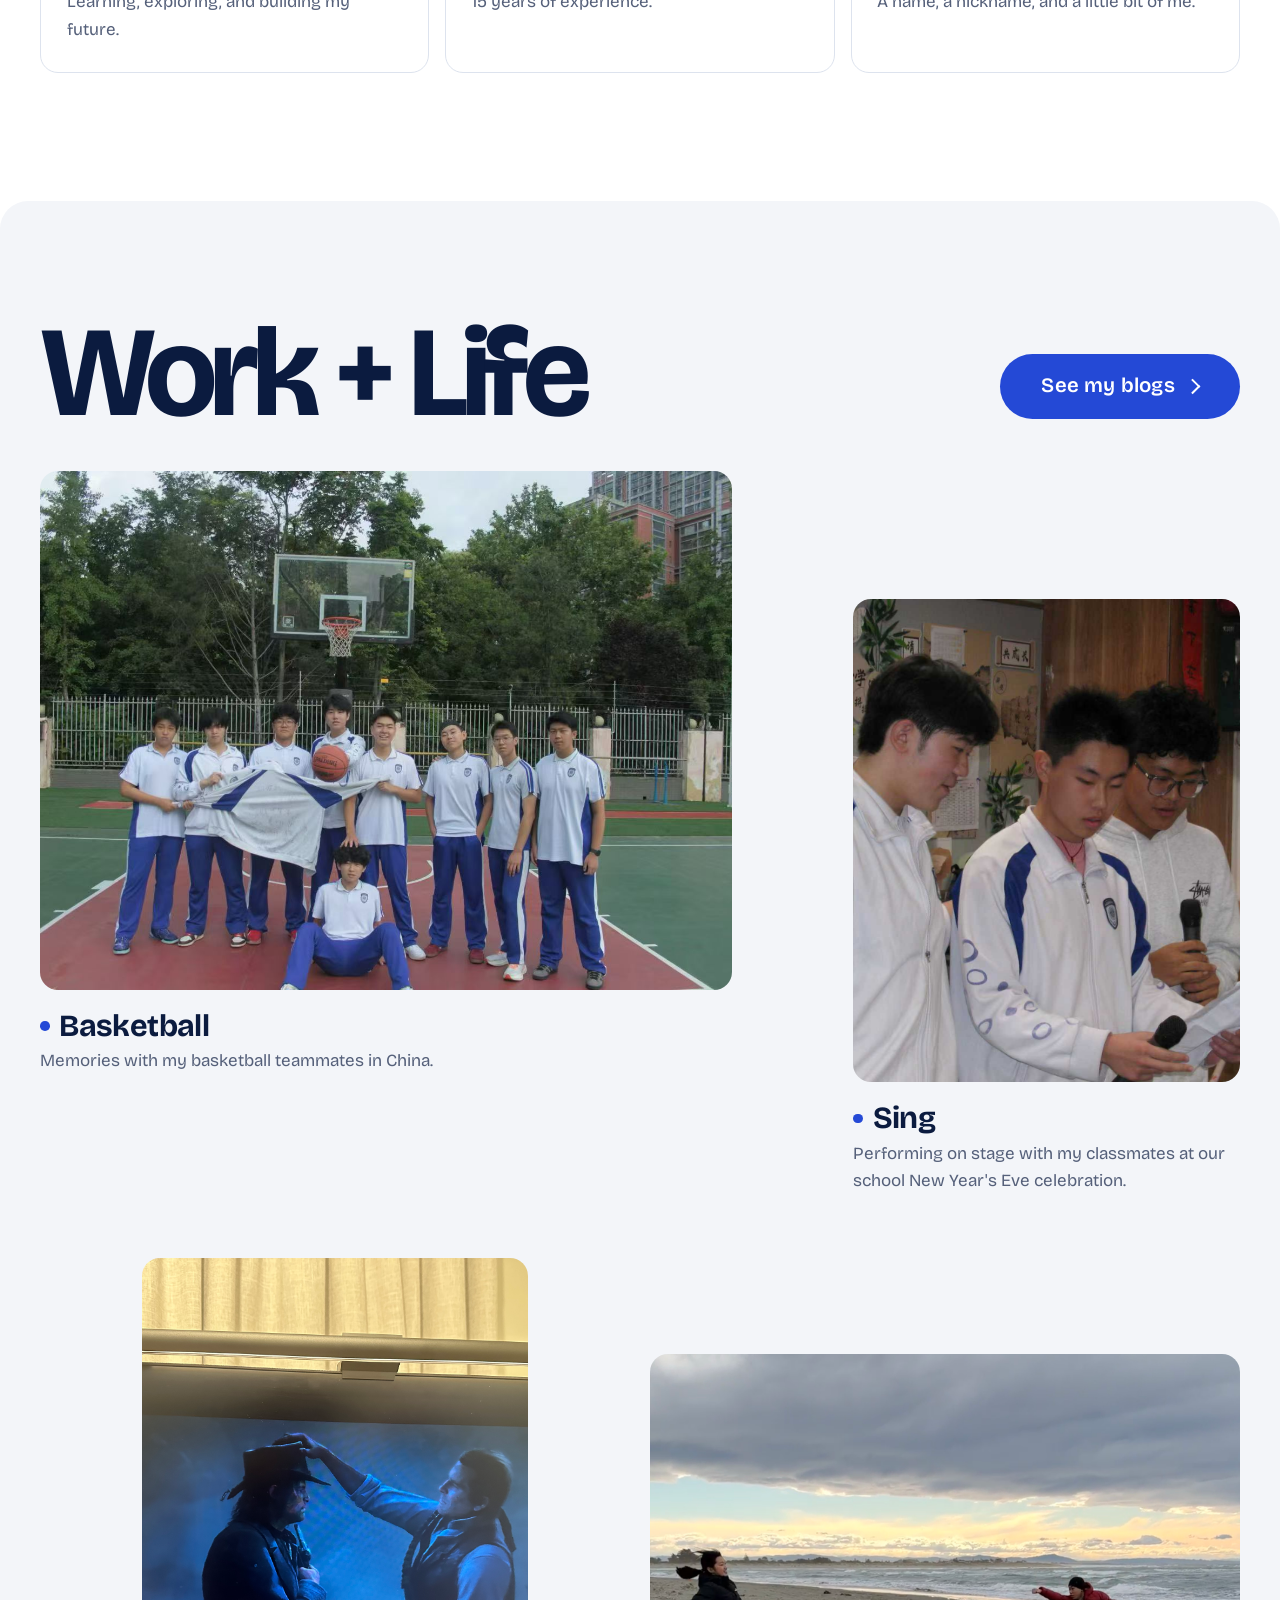
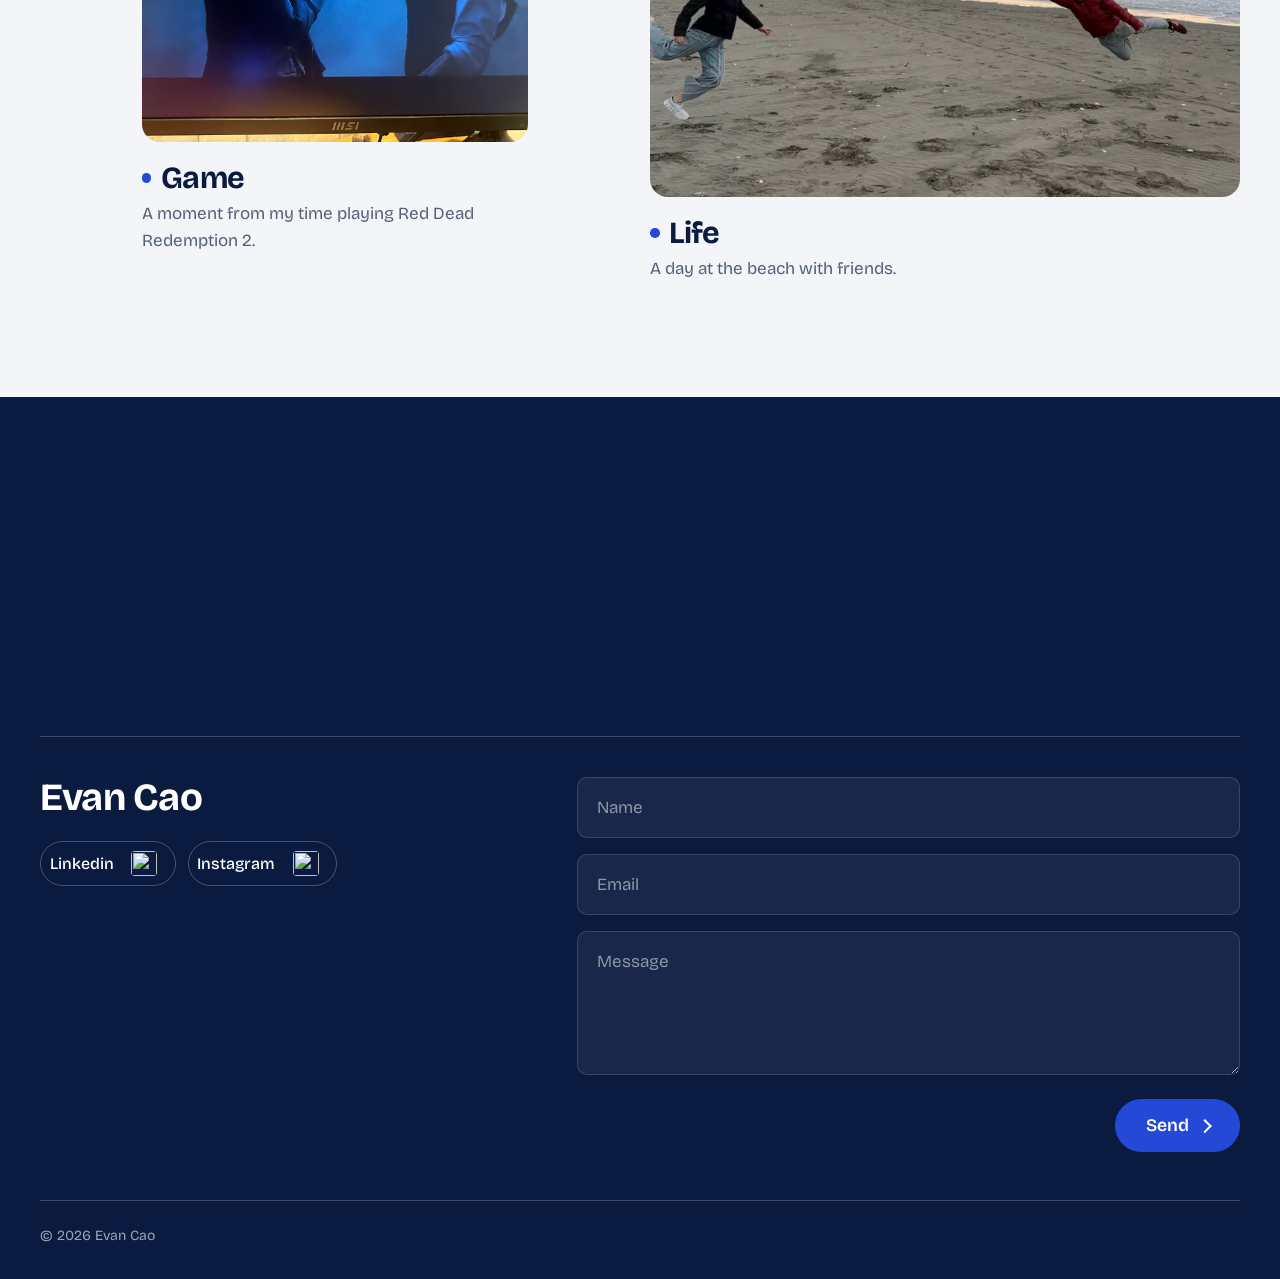
==== commit 4a4a0ccc: "Redesign site: white + deep blue layout, new hero" ====
--- a/index.html
+++ b/index.html
@@ -3,7 +3,7 @@
 <!--[if IE 7]>         <html class="no-js lt-ie9 lt-ie8"> <![endif]-->
 <!--[if IE 8]>         <html class="no-js lt-ie9"> <![endif]-->
 <!--[if gt IE 8]>      <html class="no-js"> <!--<![endif]-->
-<html>
+<html lang="en">
     <head>
         <meta charset="utf-8">
         <title>Evan Cao | Personal Portfolio</title>
@@ -13,9 +13,8 @@
         <link rel="stylesheet" href="style.css">
         <link rel="preconnect" href="https://fonts.googleapis.com">
         <link rel="preconnect" href="https://fonts.gstatic.com" crossorigin>
-        <link href="https://fonts.googleapis.com/css2?family=Pathway+Extreme:ital,opsz,wght@0,8..144,100..900;1,8..144,100..900&display=swap" 
-              rel="stylesheet">
-        <script type="module" src="script.js" async defer></script>    
+        <link href="https://fonts.googleapis.com/css2?family=Bricolage+Grotesque:opsz,wght@12..96,400..800&family=Noto+Serif+SC:wght@700;900&display=swap" rel="stylesheet">
+        <script type="module" src="script.js"></script>    
     </head>
     <body>
         <header class="header">
@@ -32,16 +31,22 @@
         </header>
         <main class="main">
             <section class="intro">
-                <div class="wrapper">
-                    <div class="intro__container">
-                        <h1 class="intro__headline">大家好,<br>我是曹高桐</h1>
-                        <p class="intro__tagline"><span class="intro__tagline-highlight"> Hello, I'm Evan Cao. </span></p> 
-                    </div>    
+                <div class="wrapper intro__grid">
+                    <div class="intro__container reveal">
+                        <p class="intro__eyebrow"><span class="intro__dot" aria-hidden="true"></span>High school student · Xi'an, China</p>
+                        <h1 class="intro__title">Hello, I'm <span>Evan Cao.</span></h1>
+                        <p class="intro__cn">大家好，我是曹高桐</p>
+                        <p class="intro__lead">I learn with data, explore with curiosity, and create things I care about.</p>
+                        <div class="intro__actions">
+                            <a href="#blog" class="button">See my work</a>
+                            <a href="#contact" class="button button--ghost">Say hi</a>
+                        </div>
+                    </div>
                 </div>
             </section>
             <section class="about" id="about">
                 <div class="wrapper about__wrapper section-border">
-                    <picture class="about__picture">
+                    <picture class="about__picture reveal">
                         <source 
                         media="(min-width: 62.5em)" 
                         srcset="assets/evan.jpg">
@@ -53,7 +58,7 @@
                           src="assets/evan.jpg"
                           alt="Photo of Evan Cao">
                     </picture>
-                    <div class="about__text">
+                    <div class="about__text reveal">
                         <h1 class="about__headline">I learn.<br>I explore. <span>I create.</span></h1>
                        <p class="about__description">I'm a student from Xi'an, China, interested in data, technology, creativity, basketball, music, gaming, and exploring the world.</p>   
                     </div>
@@ -61,15 +66,15 @@
             </section>
             <section class="skills">
                 <div class="wrapper skills__wrapper section-border">
-                    <div class="skills__item">
+                    <div class="skills__item reveal">
                         <h3 class="skills__heading">High School Student</h3>
 <p class="skills__description">Learning, exploring, and building my future.</p>
                     </div>
-                    <div class="skills__item">
+                    <div class="skills__item reveal">
                         <h3 class="skills__heading">Air Quality Connoisseur</h3>
                         <p class="skills__description">15 years of experience.</p>
                     </div>
-                    <div class="skills__item">
+                    <div class="skills__item reveal">
                         <h3 class="skills__heading">Gao Tong</h3>
                         <p class="skills__description">A name, a nickname, and a little bit of me.</p>
                     </div>
@@ -77,24 +82,24 @@
             </section>
             <section class="blog" id="blog">
                 <div class="wrapper blog__wrapper section-border">
-                    <h2 class="blog__headline">Work + Life</h2>
+                    <h2 class="blog__headline reveal">Work + Life</h2>
                     <div class="blog__grid">
-                       <div class="blog__item"> 
+                       <div class="blog__item reveal"> 
     <img src="assets/basketball.jpg" alt="Basketball team photo">
     <h3 class="blog__item-headline">Basketball</h3>
     <p class="blog__item-description">Memories with my basketball teammates in China.</p>
 </div>
-                       <div class="blog__item"> 
+                       <div class="blog__item reveal"> 
     <img src="assets/sing.jpg" alt="Singing performance">
     <h3 class="blog__item-headline">Sing</h3>
     <p class="blog__item-description">Performing on stage with my classmates at our school New Year's Eve celebration.</p>
 </div>
-                       <div class="blog__item"> 
+                       <div class="blog__item reveal"> 
     <img src="assets/game.jpg" alt="Gaming">
     <h3 class="blog__item-headline">Game</h3>
     <p class="blog__item-description">A moment from my time playing Red Dead Redemption 2.</p>
 </div>
-                       <div class="blog__item"> 
+                       <div class="blog__item reveal"> 
     <img src="assets/life.jpg" alt="A day at the beach with friends">
     <h3 class="blog__item-headline">Life</h3>
     <p class="blog__item-description">A day at the beach with friends.</p>
@@ -108,7 +113,7 @@
                 </div>
             </section>
             <section class="contact" id="contact">
-                <h2 class="contact__headline">Let's chat</h2>
+                <h2 class="contact__headline reveal">Let's chat</h2>
                 <div class="wrapper contact__wrapper section-border">
                     <div class="contact__text">
                         <h3 class="contact__name">Evan Cao</h3>
--- a/style.css
+++ b/style.css
@@ -1,995 +1,633 @@
 /* =========================================================
-GLOBAL
-========================================================= */
+   EVAN CAO — PORTFOLIO
+   Editorial / bento layout · warm paper + ink + one accent
+   ========================================================= */
 
 :root {
-    --background: #0B1020;
-    --text-colour-white: #E8EEF7;
-    --link-hover: #6EE7F9;
-    --accent: #6EE7F9;
-    --invalid: hsl(7, 100%, 68%);
-    --link-transition: 0.3s ease-in-out;
-
-    --fontsize-18: 1.125rem;
-    --fontsize-20: 1.25rem;
-    --fontsize-24: 1.5rem;
-    --fontsize-32: 2rem;
-    --fontsize-36: 2.25rem;
-    --fontsize-40: 2.5rem;
-    --fontsize-48: 3rem;
-    --fontsize-72: 4.5rem;
-    --fontsize-88: 5.5rem;
-
-    --paddingsize-16: 1rem;
-    --wrapper-maxWidth: 69.375rem;
-    --gap-size: 1rem;
-
-    --menu-button-height: 2rem;
-    --menu-button-width: 2rem;
-    --menu-icon-height: 0.125rem;
-    --menu-icon-transition: transform 0.15s ease-in-out;
-    --menu-dropdown-transition: opacity 0.15s ease-in-out;
-}
-
-
-/* =========================================================
-RESET / BASE
-========================================================= */
-
-html {
-    box-sizing: border-box;
-    font-size: 100%;
-}
-
-*,
-*::before,
-*::after {
-    box-sizing: inherit;
-}
-
-body,
-input,
-textarea {
-    font-family: "Pathway Extreme", sans-serif;
-}
-
+    --paper: #FFFFFF;
+    --paper-2: #F3F5F9;
+    --card: #FFFFFF;
+    --ink: #0B1B3F;
+    --ink-soft: #55607A;
+    --line: #DDE3EE;
+    --accent: #2449D6;
+    --accent-light: #9DB4FF;
+    --accent-ink: #FFFFFF;
+    --invalid: #D7263D;
+
+    --radius-lg: 28px;
+    --radius-md: 18px;
+    --radius-sm: 10px;
+
+    --wrap: 76rem;
+    --gutter: clamp(1rem, 4vw, 2.5rem);
+    --ease: cubic-bezier(.2, .7, .2, 1);
+
+    --font-sans: "Bricolage Grotesque", "Noto Sans SC", system-ui, sans-serif;
+    --font-cn: "Noto Serif SC", "Songti SC", serif;
+}
+
+/* ---------- reset ---------- */
+*, *::before, *::after { box-sizing: border-box; }
+html { font-size: 100%; scroll-behavior: smooth; scroll-padding-top: 6rem; }
 body {
     margin: 0;
-    font-size: var(--fontsize-18);
-    line-height: 1.56;
-    background-color: var(--background);
-    color: var(--text-colour-white);
-}
-
-header {
+    font-family: var(--font-sans);
+    font-size: 1.0625rem;
+    line-height: 1.6;
+    color: var(--ink);
+    background: var(--paper);
+    -webkit-font-smoothing: antialiased;
+    overflow-x: clip;
+}
+html { overflow-x: clip; }
+img { max-width: 100%; display: block; }
+h1, h2, h3, p { margin: 0; }
+h1, h2, h3 { line-height: 1.05; letter-spacing: -0.02em; font-weight: 700; }
+a { color: inherit; text-decoration: none; transition: color .25s var(--ease); }
+a:focus-visible, input:focus-visible, textarea:focus-visible, button:focus-visible {
+    outline: 2px solid var(--accent);
+    outline-offset: 3px;
+}
+::selection { background: var(--accent); color: var(--accent-ink); }
+
+.wrapper {
+    width: min(100% - 2 * var(--gutter), var(--wrap));
+    margin-inline: auto;
+}
+
+
+/* ---------- buttons ---------- */
+.button {
+    display: inline-flex;
+    align-items: center;
+    gap: .6em;
+    padding: 1.1rem 1.9rem;
+    font: 600 1.1rem/1 var(--font-sans);
+    letter-spacing: .01em;
+    color: var(--paper);
+    background: var(--ink);
+    border: 0;
+    border-radius: 999px;
+    cursor: pointer;
+    transition: transform .3s var(--ease), background .3s var(--ease);
+}
+.button::after {
+    content: "";
+    width: .55em; height: .55em;
+    border-top: 2px solid currentColor;
+    border-right: 2px solid currentColor;
+    transform: rotate(45deg);
+    transition: transform .3s var(--ease);
+}
+.button:hover { background: var(--accent); color: var(--accent-ink); transform: translateY(-2px); }
+.button:hover::after { transform: translateX(3px) rotate(45deg); }
+
+.subtext { font-size: .875rem; color: var(--ink-soft); }
+
+/* =========================================================
+   HEADER — floating pill nav
+   ========================================================= */
+.header {
+    position: fixed;
+    top: 1rem;
+    left: 0; right: 0;
+    z-index: 50;
+    pointer-events: none;
+}
+.header nav {
+    display: flex;
+    justify-content: center;
+}
+.menu-trigger { display: none; }
+.menu-dropdown {
+    pointer-events: auto;
+    display: flex;
+    gap: .25rem;
+    padding: .35rem;
+    background: rgba(11, 27, 63, .88);
+    backdrop-filter: blur(12px);
+    -webkit-backdrop-filter: blur(12px);
+    border-radius: 999px;
+    box-shadow: 0 10px 30px -12px rgba(11, 27, 63, .5);
+}
+.menu-dropdown a {
+    color: var(--paper);
+    font-size: .95rem;
+    font-weight: 500;
+    padding: .55rem 1.1rem;
+    border-radius: 999px;
+    transition: background .25s var(--ease), color .25s var(--ease);
+}
+.menu-dropdown a:hover { background: var(--accent); color: var(--accent-ink); }
+
+/* article-page nav: back button top-left */
+.header nav.article-nav { justify-content: flex-start; }
+.article-nav a {
+    pointer-events: auto;
+    display: grid;
+    place-items: center;
+    width: 3rem; height: 3rem;
+    border-radius: 50%;
+    background: var(--ink);
+    box-shadow: 0 10px 30px -12px rgba(11, 27, 63, .5);
+    transition: background .25s var(--ease), transform .25s var(--ease);
+}
+.article-nav a:hover { background: var(--accent); transform: translateX(-3px); }
+.article-nav img { width: 20px; height: 20px; }
+
+/* =========================================================
+   INTRO — name first
+   ========================================================= */
+.intro {
+    padding-block: clamp(7rem, 14vh, 10rem) clamp(3rem, 8vh, 6rem);
+    background:
+        radial-gradient(circle, var(--line) 1px, transparent 1.5px) 0 0 / 22px 22px,
+        var(--paper);
+    border-bottom: 1px solid var(--line);
+}
+.intro__grid {
+    display: grid;
+    gap: clamp(2.5rem, 5vw, 4rem);
+    align-items: center;
+}
+.intro__container {
+    display: flex;
+    flex-direction: column;
+    align-items: flex-start;
+    gap: 1.25rem;
+    min-width: 0;
+}
+.intro__eyebrow {
+    display: inline-flex;
+    align-items: center;
+    gap: .6rem;
+    font-size: .95rem;
+    font-weight: 500;
+    color: var(--ink-soft);
+    padding: .4rem .95rem .4rem .7rem;
+    background: var(--paper);
+    border: 1px solid var(--line);
+    border-radius: 999px;
+}
+.intro__dot {
+    width: .55rem; height: .55rem;
+    border-radius: 50%;
+    background: var(--accent);
+    box-shadow: 0 0 0 4px rgba(36, 73, 214, .15);
+}
+.intro__title {
+    font-size: clamp(3rem, 10vw, 9rem);
+    font-weight: 800;
+    line-height: .95;
+    letter-spacing: -0.05em;
+    text-wrap: balance;
+}
+.intro__title span { color: var(--accent); white-space: nowrap; }
+.intro__cn {
+    font-family: var(--font-cn);
+    font-weight: 700;
+    font-size: clamp(1.25rem, 2.2vw, 1.75rem);
+    letter-spacing: .08em;
+    color: var(--ink);
+    padding-left: 1rem;
+    border-left: 3px solid var(--accent);
+    line-height: 1.3;
+}
+.intro__lead {
+    font-size: clamp(1.1rem, 1.5vw, 1.3rem);
+    color: var(--ink-soft);
+    max-width: 40ch;
+}
+.intro__actions { display: flex; flex-wrap: wrap; gap: .75rem; margin-top: .75rem; }
+.intro__actions .button:first-child { background: var(--accent); color: var(--accent-ink); }
+.intro__actions .button:first-child:hover { background: var(--ink); }
+.button--ghost {
+    background: transparent;
+    color: var(--ink);
+    box-shadow: inset 0 0 0 1.5px var(--ink);
+}
+.button--ghost:hover { box-shadow: none; }
+
+
+@media (min-width: 62.5em) {
+    .intro { min-height: 78svh; display: grid; align-items: center; }
+}
+
+/* =========================================================
+   ABOUT + SKILLS — one bento grid
+   ========================================================= */
+.about { padding-top: clamp(2rem, 6vw, 5rem); }
+.about__wrapper,
+.skills__wrapper { display: grid; gap: 1rem; }
+
+.about__picture {
+    border-radius: var(--radius-lg);
+    overflow: hidden;
+    aspect-ratio: 4 / 5;
+    background: var(--paper-2);
+}
+.about__image {
+    width: 100%; height: 100%;
+    object-fit: cover;
+    object-position: 50% 30%;
+    transition: transform 1.2s var(--ease);
+}
+.about__picture:hover .about__image { transform: scale(1.04); }
+
+.about__text {
+    background: var(--ink);
+    color: var(--paper);
+    border-radius: var(--radius-lg);
+    padding: clamp(1.75rem, 4vw, 3.5rem);
+    display: flex;
+    flex-direction: column;
+    justify-content: space-between;
+    gap: 2.5rem;
+}
+.about__headline {
+    font-size: clamp(2.75rem, 7vw, 6rem);
+    line-height: .95;
+    letter-spacing: -0.035em;
+}
+.about__headline span { color: var(--accent-light); }
+.about__description {
+    font-size: clamp(1.1rem, 1.6vw, 1.35rem);
+    line-height: 1.5;
+    max-width: 34ch;
+    color: #C9D3EA;
+}
+
+.skills { padding-top: 1rem; padding-bottom: clamp(5rem, 10vw, 9rem); }
+.skills__item {
+    background: var(--card);
+    border: 1px solid var(--line);
+    border-radius: var(--radius-md);
+    padding: 1.6rem 1.6rem 1.8rem;
+    display: flex;
+    flex-direction: column;
+    gap: .75rem;
     position: relative;
-    z-index: 1;
-}
-
-a {
-    transition: color var(--link-transition);
-    color: var(--text-colour-white);
-    text-decoration: none;
-}
-
-a:hover {
-    color: var(--link-hover);
-    cursor: pointer;
-}
-
-a:focus-visible,
-input:focus-visible,
-textarea:focus-visible {
-    outline: 2px dashed #71A6D1;
-    outline-offset: 2px;
-}
-
-input:invalid,
-textarea:invalid {
-    outline-color: var(--invalid);
-}
-
-h1,
-h2,
-h3,
-p {
-    margin-top: 0;
-}
-
-h1,
-h2,
-h3 {
-    line-height: 1.2;
-}
-
-h1 {
-    font-size: clamp(2.25rem, -0.7375rem + 7.98vw, 4.25rem);
-    margin-bottom: 20px;
-    letter-spacing: -0.028em;
-}
-
-p {
-    font-size: clamp(1rem, 0.79rem + 0.89vw, 1.125rem);
-    line-height: 1.5;
-    margin-bottom: 0;
-}
-
-
-/* =========================================================
-BUTTON
-========================================================= */
-
-.button {
-    display: inline-block;
-    padding: 8px 12px;
-    font-size: 1rem;
-    line-height: 1.625rem;
-    letter-spacing: 0.143em;
-    font-weight: 700;
-    text-transform: uppercase;
-    color: var(--text-colour-white);
-    background-color: transparent;
-    border: 2px white solid;
-    transition: 0.3s ease-in-out;
-    text-decoration: none;
-}
-
-.button:hover {
-    background-color: var(--accent);
-    border-color: var(--accent);
-    color: var(--background);
-    cursor: pointer;
-}
-
-
-/* =========================================================
-WRAPPER
-========================================================= */
-
-.wrapper {
-    width: calc(100% - 2rem);
-    max-width: var(--wrapper-maxWidth);
-    margin-inline: auto;
-}
-
-@media (min-width: 37.5em) {
-    .wrapper {
-        width: calc(100% - 3.75rem);
-    }
-}
-
-
-/* =========================================================
-UTILITY
-========================================================= */
-
-.section-border {
-    border-bottom: 1px solid var(--text-colour-white);
-}
-
-.subtext {
-    font-size: clamp(0.75rem, 0.5387rem + 0.8969vw, 0.875rem);
-}
-
-.tag-line {
-    padding: 0;
-    display: flex;
-    gap: 15px;
-    margin-bottom: 0;
-}
-
-.tag-item {
-    list-style: none;
-    padding: 5px 20px;
-    background-color: var(--accent);
-    border-radius: 5px;
-    color: var(--background);
-}
-
-.timeline-border-left {
-    border-left: 10px var(--accent) solid;
-    margin-left: 40px;
-}
-
-
-/* =========================================================
-HEADER / MENU
-========================================================= */
-
-nav {
-    display: flex;
-    flex-direction: column;
-    justify-content: end;
-    align-items: end;
-    gap: var(--gap-size);
-    position: fixed;
-    left: 0;
-    right: 0;
-    margin-top: 1.25rem;
-    pointer-events: none;
-}
-
-.menu-trigger {
-    cursor: pointer;
-}
-
-.menu-trigger,
-.menu-trigger input {
-    position: relative;
-    display: flex;
-    flex-direction: column;
-    width: var(--menu-button-width);
-    height: var(--menu-button-height);
-    margin: 0;
-    pointer-events: auto;
-}
-
-.menu-trigger input {
-    appearance: none;
-    pointer-events: none;
-}
-
-.menu-trigger::before,
-.menu-trigger::after {
-    position: absolute;
+    overflow: hidden;
+    transition: transform .4s var(--ease), border-color .4s var(--ease);
+}
+.skills__item::before {
     content: "";
-    width: 100%;
-    height: var(--menu-icon-height);
-    background-color: white;
-    transition: var(--menu-icon-transition);
-}
-
-.menu-trigger::before {
-    top: 0.5rem;
-}
-
-.menu-trigger::after {
-    bottom: 0.5rem;
-}
-
-.menu-trigger:has(input:checked)::before {
-    transform: translate(0, 0.4375rem) rotate(45deg);
-}
-
-.menu-trigger:has(input:checked)::after {
-    transform: translate(0, -0.4375rem) rotate(-45deg);
-}
-
-.menu-dropdown {
-    display: flex;
-    flex-direction: column;
-    justify-content: end;
-    align-items: end;
-    gap: var(--gap-size);
-    opacity: 0;
-    transition: var(--menu-dropdown-transition);
-    pointer-events: none;
-}
-
-.menu-trigger:has(input:checked) + .menu-dropdown {
-    opacity: 1;
-    pointer-events: auto;
-}
-
-@media (min-width: 37.5em) {
-    nav {
-        display: flex;
-        flex-direction: row;
-    }
-
-    .menu-trigger {
-        display: none;
-    }
-
-    .menu-dropdown {
-        display: flex;
-        flex-direction: row;
-        justify-content: end;
-        gap: var(--gap-size);
-        opacity: 1;
-        pointer-events: auto;
-    }
-}
-
-
-/* =========================================================
-INTRO
-========================================================= */
-
-.intro {
-    height: 100vh;
-    width: 100%;
-    position: relative;
-    display: flex;
-    align-items: center;
-    justify-content: center;
-}
-
-.intro__container {
-}
-
-.intro__headline {
-    text-align: center;
-    background: linear-gradient(
-        to right,
-        #C6FF4A,
-        #E7FF9A,
-        #FF5C8A,
-        #C6FF4A
-    );
-    background-size: 200%;
-    background-clip: text;
-    -webkit-background-clip: text;
-    -webkit-text-fill-color: transparent;
-    animation: headline-gradient 5s linear infinite;
-}
-
-@keyframes headline-gradient {
-    to {
-        background-position: 200%;
-    }
-}
-
-.intro__tagline {
-    text-align: center;
-    margin: 0;
-}
-
-.intro__tagline-highlight {
-    background: linear-gradient(
-        to right,
-        #C6FF4A,
-        #E7FF9A,
-        #FF5C8A,
-        #C6FF4A
-    );
-    background-size: 200%;
-    background-clip: text;
-    -webkit-background-clip: text;
-    -webkit-text-fill-color: transparent;
-    animation: tagline-gradient 7s linear infinite;
-}
-
-@keyframes tagline-gradient {
-    to {
-        background-position: 200%;
-    }
-}
-
-
-/* =========================================================
-ABOUT
-========================================================= */
-
-.about {
-}
-
-.about__wrapper {
-    padding-bottom: 40px;
-}
-
-.about__image {
-    margin-inline: auto;
-    display: block;
-    width: 500px;
-    height: 500px;
-    object-fit: cover;
+    width: 2.25rem; height: 2.25rem;
     border-radius: 50%;
-}
-
-.about__text {
-    position: relative;
-    text-align: center;
-}
-
-.about__headline {
-    margin-bottom: 24px;
-}
-
-.about__description {
-    position: relative;
-    margin-bottom: 24px;
-}
-
-.about__headline > br,
-.about__headline > span {
-    display: inline-block;
-}
-
-.about__picture {
-}
-
-.about__picture > img {
-    border-radius: 50%;
-    margin-bottom: 16px;
-}
-
-@media (prefers-reduced-motion: no-preference) {
-    .about__text {
-        opacity: 0;
-        animation: fade-in linear forwards;
-        animation-timeline: view();
-        animation-range: entry 0% 50%;
-    }
-
-    @keyframes fade-in {
-        to {
-            opacity: 1;
-        }
-    }
-}
-
-@media (min-width: 37.5em) {
-    .about__wrapper {
-        padding: 60px 0;
-        display: flex;
-        align-items: center;
-    }
-
-    .about__image {
-        width: 500px;
-        height: 500px;
-        flex-shrink: 0;
-        right: 0;
-        translate: 0;
-    }
-
-    .about__text {
-        width: 70vw;
-        text-align: left;
-    }
-
-    .about__headline {
-        margin-bottom: 60px;
-    }
-
-    .about__description {
-        margin-bottom: 34px;
-        width: 70%;
-    }
-
-    .about__picture {
-        order: 2;
-    }
-
-    .about__picture > img {
-        margin-bottom: 0;
-        margin-left: 8px;
-    }
-}
-
+    background: var(--accent);
+    margin-bottom: 1.5rem;
+    transition: transform .5s var(--ease);
+}
+.skills__item:nth-child(2)::before { border-radius: 8px; background: var(--ink); }
+.skills__item:nth-child(3)::before { border-radius: 50% 50% 0 50%; background: var(--accent-light); }
+.skills__item:hover { transform: translateY(-4px); border-color: var(--ink); }
+.skills__item:hover::before { transform: rotate(90deg) scale(1.1); }
+.skills__heading { font-size: 1.5rem; }
+.skills__description { color: var(--ink-soft); }
+
+@media (min-width: 40em) {
+    .skills__wrapper { grid-template-columns: repeat(3, 1fr); }
+}
 @media (min-width: 62.5em) {
-    .about__headline {
-        margin-bottom: 43px;
-    }
-
-    .about__description {
-        margin-bottom: 66px;
-        width: 38ch;
-    }
-
-    .about__headline > span {
-        display: block;
-    }
-}
-
-
-/* =========================================================
-SKILLS
-========================================================= */
-
-.skills {
-}
-
-.skills__wrapper {
-    display: grid;
-    grid-template-columns: 1fr;
-    gap: 25px;
-    padding-block: 40px;
-}
-
-.skills__item {
-    text-align: center;
-}
-
-.skills__title {
-    font-size: clamp(2rem, 0.33rem + 7.11vw, 3rem);
-    line-height: 1.17;
-    margin-bottom: 2px;
-}
-
-.skills__description {
-    margin-block-end: 0;
-}
-
-.skills__resume {
-    text-align: center;
-    padding-block-end: 40px;
-}
-
-.skills__resume-description {
-    display: block;
-    margin-block-start: 20px;
-}
-
-.skills__resume-link {
-    display: inline-block;
-    margin-block-start: 20px;
-}
-
-@media (min-width: 37.5em) {
-    .skills__wrapper {
-        grid-template-columns: repeat(2, 1fr);
-        gap: 52px;
-    }
-}
-
-@media (min-width: 62.5em) {
-    .skills__wrapper {
-        grid-template-columns: repeat(3, 1fr);
-        gap: 58px 30px;
-    }
-
-    .skills__item {
-        text-align: left;
-    }
-}
-
-
-/* =========================================================
-WORK + LIFE / BLOG PREVIEW
-========================================================= */
-
+    .about__wrapper { grid-template-columns: 7fr 5fr; }
+    .about__picture { aspect-ratio: auto; min-height: 36rem; }
+    .about__text { order: -1; }
+}
+
+/* =========================================================
+   WORK + LIFE — editorial asymmetric grid
+   ========================================================= */
 .blog {
-}
-
-.blog__wrapper {
-    padding-block: 40px;
-    text-align: center;
-}
-
+    background: var(--paper-2);
+    padding-block: clamp(4rem, 9vw, 8rem);
+    border-radius: var(--radius-lg) var(--radius-lg) 0 0;
+}
+.blog__wrapper { display: grid; gap: 2.5rem; }
 .blog__headline {
-    margin-block-end: 20px;
-}
-
+    font-size: clamp(3rem, 10vw, 8.5rem);
+    letter-spacing: -0.05em;
+    line-height: .9;
+}
 .blog__grid {
     display: grid;
-    gap: 32px;
-    grid-template-columns: 1fr;
-    margin-bottom: 30px;
-}
-
+    gap: 2.5rem 1.25rem;
+}
 .blog__item {
-    border-radius: 5px;
-    background-color: #96898917;
-    padding-bottom: 20px;
-}
-
+    display: grid;
+    gap: .35rem;
+    align-content: start;
+}
 .blog__item > img {
     width: 100%;
-    height: auto;
+    aspect-ratio: 4 / 3;
+    object-fit: cover;
+    border-radius: var(--radius-md);
+    margin-bottom: .9rem;
+    transition: transform .6s var(--ease), border-radius .6s var(--ease);
+}
+.blog__item:hover > img { transform: scale(.98); border-radius: var(--radius-lg); }
+.blog__item-headline {
+    font-size: clamp(1.5rem, 2.4vw, 2rem);
+    display: flex;
+    align-items: center;
+    gap: .6rem;
+}
+.blog__item-headline::before {
+    content: "";
+    width: .6rem; height: .6rem;
+    border-radius: 50%;
+    background: var(--accent);
+    flex: none;
+}
+.blog__item-description { color: var(--ink-soft); max-width: 42ch; }
+.blog-link {
+    justify-self: stretch;
+    justify-content: center;
+    padding: 1.4rem 2.6rem;
+    font-size: clamp(1.2rem, 1.6vw, 1.45rem);
+    background: var(--accent);
+    color: var(--accent-ink);
+}
+.blog-link:hover { background: var(--ink); color: var(--paper); }
+@media (min-width: 40em) { .blog-link { justify-self: start; } }
+
+@media (min-width: 40em) {
+    .blog__grid { grid-template-columns: repeat(2, 1fr); }
+}
+@media (min-width: 62.5em) {
+    .blog__wrapper { grid-template-columns: 1fr auto; align-items: end; }
+    .blog__headline { grid-column: 1; }
+    .blog-link { grid-column: 2; grid-row: 1; justify-self: end; margin-bottom: .75rem; }
+    .blog__grid {
+        grid-column: 1 / -1;
+        grid-template-columns: repeat(12, 1fr);
+        row-gap: 4rem;
+    }
+    .blog__item:nth-child(1) { grid-column: 1 / span 7; }
+    .blog__item:nth-child(2) { grid-column: 9 / span 4; margin-top: 8rem; }
+    .blog__item:nth-child(2) > img { aspect-ratio: 4 / 5; }
+    .blog__item:nth-child(3) { grid-column: 2 / span 4; }
+    .blog__item:nth-child(3) > img { aspect-ratio: 4 / 5; }
+    .blog__item:nth-child(4) { grid-column: 7 / span 6; margin-top: 6rem; }
+}
+
+/* =========================================================
+   CONTACT — inverted ink block
+   ========================================================= */
+.contact {
+    background: var(--ink);
+    color: var(--paper);
+    padding-block: clamp(4rem, 9vw, 8rem) 3rem;
+}
+.contact__headline {
+    width: min(100% - 2 * var(--gutter), var(--wrap));
+    margin: 0 auto clamp(2.5rem, 6vw, 5rem);
+    font-size: clamp(3.5rem, 13vw, 11rem);
+    letter-spacing: -0.05em;
+    line-height: .88;
+}
+.contact__headline::after { content: ""; display: inline-block; width: .16em; height: .16em; margin-left: .08em; border-radius: 50%; background: var(--accent-light); }
+.contact__wrapper {
+    display: grid;
+    gap: 3rem;
+    padding-top: 2.5rem;
+    border-top: 1px solid rgba(255, 255, 255, .2);
+}
+.contact__text { display: grid; gap: 1.5rem; align-content: start; }
+.contact__name { font-size: clamp(1.75rem, 3vw, 2.5rem); }
+.contact__socials { display: flex; flex-wrap: wrap; gap: .75rem; }
+.contact__socials-item a {
+    display: inline-flex;
+    align-items: center;
+    gap: .75rem;
+    padding: .55rem 1.1rem .55rem .55rem;
+    border: 1px solid rgba(255, 255, 255, .25);
+    border-radius: 999px;
+    transition: background .25s var(--ease), border-color .25s var(--ease);
+}
+.contact__socials-item a:hover { background: var(--accent); border-color: var(--accent); color: var(--accent-ink); }
+.contact__socials-item img {
+    width: 1.6rem; height: 1.6rem;
+    margin-left: .35rem;
+    border-radius: 4px;
     object-fit: contain;
-    border-radius: 5px 5px 0 0;
-    display: block;
-}
-
-.blog__item-headline {
-    padding: 20px;
-    margin-block-end: 0;
-}
-
-.blog__item-description {
-    display: inline-block;
-    padding-inline: 20px;
-}
-
-.blog__item-codepen {
-    margin-block-start: 20px;
-}
-
-@media (min-width: 37.5em) {
-    .blog__grid {
-        grid-template-columns: repeat(2, 1fr);
-    }
-}
-
-@media (min-width: 62.5em) {
-}
-
-
-/* =========================================================
-CONTACT
-========================================================= */
-
-.contact {
-}
-
-.contact__headline {
-    margin-block: var(--fontsize-20);
-    text-align: center;
-}
-
-.contact__wrapper {
-    padding-block-end: 40px;
-}
-
-.contact__text {
-    padding-block-end: 40px;
-}
-
-.contact__name {
-    margin-block-start: 20px;
-    margin-bottom: 10px;
-}
-
-.contact__description {
-    margin-bottom: 10px;
-}
-
-.contact__email {
-    display: block;
-    text-decoration: underline;
-}
-
-.contact__socials {
-    display: grid;
-    grid-auto-flow: column;
-    grid-auto-columns: 1fr;
-    padding-block-start: 10px;
-    gap: 20px;
-}
-
-.contact__socials-item {
-    display: flex;
-    justify-content: center;
-}
-
-.contact__socials-item:first-child {
-    justify-content: flex-end;
-}
-
-.contact__socials-item:last-child {
-    justify-content: flex-start;
-}
-
-.contact__socials-item > a > img {
-    display: block;
-}
-
-.contact__socials-item > a > span {
-    display: none;
-}
-
-.socials__github-icon,
-.socials__linkedin-icon,
-.socials__researchgate-icon,
-.socials__insta-icon {
-    width: clamp(18px, 2.2vw + 12px, 36px);
-    height: clamp(18px, 2.2vw + 12px, 36px);
-}
-
-.socials__researchgate-icon {
-    border-radius: 2px;
-}
-
-.contact__form {
-    margin-top: 30px;
-}
-
-.contact__control.align-right {
-    display: flex;
-    justify-content: center;
-}
-
-.contact__control {
-}
-
+}
+.contact__socials-item .subtext { color: inherit; font-size: 1rem; font-weight: 500; }
+
+.contact__form { display: grid; gap: 1rem; }
+.contact__control { position: relative; }
 .contact__control input,
 .contact__control textarea {
     width: 100%;
-    background: transparent;
-    border: none;
-    border-bottom: 1px solid var(--text-colour-white);
-    color: var(--text-colour-white);
-    font-size: 1rem;
-    line-height: 1.625;
-    font-family: "Urbanist", sans-serif;
-    padding: 16px 24px;
-    margin-block-end: 24px;
-}
-
-.contact__control > *::placeholder {
-    color: var(--text-colour-white);
-    opacity: 50%;
+    font: inherit;
+    color: var(--paper);
+    background: rgba(255, 255, 255, .06);
+    border: 1px solid rgba(255, 255, 255, .14);
+    border-radius: var(--radius-sm);
+    padding: 1rem 1.15rem;
+    resize: vertical;
+    transition: border-color .25s var(--ease), background .25s var(--ease);
+}
+.contact__control textarea { min-height: 9rem; }
+.contact__control input:focus,
+.contact__control textarea:focus { outline: none; border-color: var(--accent); background: rgba(255, 255, 255, .1); }
+.contact__control ::placeholder { color: rgba(255, 255, 255, .5); }
+.contact__control input:user-invalid { border-color: var(--invalid); }
+.contact__invalid-icon { display: none; }
+.align-right { display: flex; justify-content: flex-end; }
+.contact__button { background: var(--accent); color: var(--accent-ink); }
+.contact__button:hover { background: var(--paper); color: var(--accent); }
+
+@media (min-width: 62.5em) {
+    .contact__wrapper { grid-template-columns: 5fr 7fr; gap: 4rem; }
+}
+
+/* =========================================================
+   FOOTER
+   ========================================================= */
+.footer { background: var(--ink); }
+.footer__wrapper { padding-block: 1.5rem 2rem; border-top: 1px solid rgba(255, 255, 255, .2); }
+.footer__item, .footer__item p { color: rgba(255, 255, 255, .6); font-size: .875rem; }
+
+/* article pages: footer sits on paper */
+.page-article .footer { background: transparent; }
+.page-article .footer__wrapper { border-top-color: var(--line); }
+.page-article .footer__item, .page-article .footer__item p { color: var(--ink-soft); }
+
+/* =========================================================
+   ARTICLE PAGES (blog list + blog post)
+   ========================================================= */
+.article-details { padding-top: 7rem; }
+.article-details__wrapper { display: grid; gap: 1.5rem; }
+.article-details__title {
+    font-size: clamp(3rem, 11vw, 9.5rem);
+    letter-spacing: -0.05em;
+    line-height: .9;
+}
+.article-details__date {
+    display: inline-flex;
+    justify-self: start;
+    font-size: .9rem;
+    padding: .4rem .9rem;
+    border-radius: 999px;
+    background: var(--card);
+    border: 1px solid var(--line);
+    color: var(--ink-soft);
+}
+.article-details__date i { font-style: normal; }
+.article-details__date span { color: var(--ink); font-weight: 600; }
+
+.article-details__info {
+    display: grid;
+    gap: 1.25rem;
+    margin-top: 1.5rem;
+}
+.article-details__text {
+    display: grid;
+    gap: 1rem;
+    align-content: start;
+}
+.article-details__details {
+    font-size: clamp(1.05rem, 1.4vw, 1.2rem);
+    line-height: 1.7;
+    padding: clamp(1.5rem, 3vw, 2.5rem);
+    background: var(--card);
+    border: 1px solid var(--line);
+    border-radius: var(--radius-lg);
+}
+.article-details__details strong { background: linear-gradient(transparent 60%, rgba(36, 73, 214, .3) 60%); }
+.article-details__link a {
+    display: flex;
+    justify-content: space-between;
+    align-items: center;
+    padding: 1.15rem 1.5rem;
+    border-radius: var(--radius-md);
+    background: var(--ink);
+    color: var(--paper);
+    font-weight: 600;
+    font-size: 1.1rem;
+    transition: background .25s var(--ease), transform .25s var(--ease);
+}
+.article-details__link:last-child a { background: transparent; color: var(--ink); border: 1.5px solid var(--ink); }
+.article-details__link a:hover { background: var(--accent); color: var(--accent-ink); border-color: var(--accent); transform: translateY(-2px); }
+.article-details__image {
+    width: 100%;
+    border-radius: var(--radius-lg);
+    object-fit: cover;
+    box-shadow: 0 30px 60px -30px rgba(11, 27, 63, .45);
+}
+
+/* blog post: image first, wide */
+.page-post .article-details__info { grid-template-areas: "img" "text"; }
+.page-post .article-details__image { grid-area: img; }
+.page-post .article-details__text { grid-area: text; }
+@media (min-width: 62.5em) {
+    .page-post .article-details__info {
+        grid-template-columns: 7fr 5fr;
+        grid-template-areas: "img img" "text text";
+    }
+    .page-post .article-details__text { grid-template-columns: 7fr 5fr; gap: 1.25rem; }
+    .page-post .article-details__details { grid-row: span 2; }
+    .page-post .article-details__link a { height: 100%; }
+}
+
+.article-content { padding-block: 1.25rem 5rem; }
+.article-content__item {
+    display: grid;
+    gap: 1rem;
+    padding: clamp(1.5rem, 3vw, 2.5rem);
+    background: var(--ink);
+    color: var(--paper);
+    border-radius: var(--radius-lg);
+}
+.article-content__subheading {
+    font-size: clamp(1.75rem, 3.5vw, 3rem);
+    margin-bottom: 1rem;
+}
+.article-content__paragraph {
+    padding: 1.25rem 0 0;
+    border-top: 1px solid rgba(255, 255, 255, .2);
+    color: #C9D3EA;
+}
+.article-content__paragraph strong {
+    display: inline-block;
+    color: var(--accent-light);
+    font-size: .8rem;
+    letter-spacing: .14em;
     text-transform: uppercase;
-    font-size: 1rem;
-    line-height: 1;
-}
-
-.contact__invalid-icon {
-    display: none;
-    width: 24px;
-    height: 24px;
-}
-
-.contact input:focus-visible:invalid ~ .contact__invalid-icon {
-    display: inline-block;
-}
-
+    margin-bottom: .35rem;
+}
+.article-content__paragraph br { display: none; }
+.article-content__paragraph strong { display: block; }
+@media (min-width: 40em) {
+    .article-content__item { grid-template-columns: repeat(2, 1fr); column-gap: 2rem; }
+    .article-content__subheading { grid-column: 1 / -1; }
+}
 @media (min-width: 62.5em) {
-    .contact__wrapper {
-        display: grid;
-        grid-template-columns: repeat(2, 27.8rem);
-        justify-content: space-between;
-    }
-
-    .contact__headline {
-        margin-block-end: var(--fontsize-36);
-    }
-
-    .contact__text {
-        padding-inline-start: 36px;
-        text-align: right;
-        display: flex;
-        flex-direction: column;
-    }
-
-    .contact__text > :nth-child(2) {
-        margin-top: auto;
-    }
-
-    .contact__name {
-        margin-block-start: 0;
-        margin-block-end: 30px;
-    }
-
-    .contact__socials {
-        padding-block-start: 0;
-        padding-block-end: 35px;
-        grid-auto-flow: row;
-        grid-auto-rows: 1fr;
-        gap: 5px;
-    }
-
-    .contact__socials-item,
-    .contact__socials-item:first-child,
-    .contact__socials-item:last-child {
-        justify-content: flex-end;
-    }
-
-    .contact__socials-item > a {
-        display: flex;
-        align-items: center;
-        gap: 12px;
-    }
-
-    .contact__socials-item > a > span {
-        display: inline-block;
-    }
-
-    .contact__control.align-right {
-        display: flex;
-        justify-content: flex-end;
-    }
-}
-
-@media (max-width: 62.49875em) {
-    .contact__wrapper {
-        max-width: 27.8rem;
-    }
-
-    .contact__text {
-        text-align: center;
-    }
-}
-
-
-/* =========================================================
-FOOTER
-========================================================= */
-
-.footer__wrapper {
-    display: flex;
-    flex-direction: column;
-    gap: 20px;
-    padding-block-start: 20px;
-    padding-block-end: 60px;
-}
-
-.footer__item {
-    text-align: center;
-}
-
-.made-by-message {
-    text-decoration: underline;
-}
-
-
-/* =========================================================
-BLOG TEMPLATE / ARTICLE DETAILS
-========================================================= */
-
-nav.article-nav {
-    display: block;
-    pointer-events: all;
-    margin-top: 1.5rem;
-}
-
-.article-details {
-}
-
-.article-details__wrapper {
-    padding-block-start: 70px;
-    margin-block-end: 60px;
-}
-
-.article-details__date {
-    margin-bottom: 50px;
-}
-
-.article-details__info {
-    display: flex;
-    flex-direction: column;
-    gap: 30px;
-}
-
-.article-details__text {
+    .article-content__item { grid-template-columns: repeat(4, 1fr); }
+}
+
+.article-content__item .article-details__link { grid-column: 1 / -1; margin-top: 1rem; }
+.article-content__item .article-details__link:last-child a { color: var(--paper); border-color: rgba(255, 255, 255, .4); }
+
+/* blog list */
+.page-list .article-details__info { align-items: stretch; }
+@media (min-width: 50em) { .bloglist-intro.about__text { min-height: 22rem; } }
+.bloglist-intro .about__headline { font-size: clamp(3rem, 8vw, 7rem); }
+.bloglist-image {
     width: 100%;
-}
-
-.article-details__details {
-    padding-block-end: 20px;
-}
-
-.article-details__link {
-    margin-top: 20px;
-}
-
-.article-details__image {
-    border: 2px #ACD3E8 solid;
-    width: 100%;
-    height: auto;
-    max-height: none;
-    display: block;
-}
-
-@media (min-width: 37.5em) {
-    nav.article-nav {
-        display: block;
-        pointer-events: all;
-    }
-
-    .article-details__image {
-        height: auto;
-        max-height: none;
-    }
-}
-
-@media (min-width: 62.5em) {
-    .article-details__wrapper {
-        margin-block-end: 100px;
-    }
-
-    .article-details__info {
-        flex-direction: row;
-        align-items: flex-start;
-        gap: 60px;
-    }
-
-    .article-details__text {
-        width: 50%;
-    }
-
-    .article-details__image {
-        width: 50%;
-        height: auto;
-        max-height: none;
-    }
-
-    .article-details__details {
-        padding-block-end: 20px;
-    }
-}
-
-
-/* =========================================================
-ARTICLE CONTENT
-========================================================= */
-
-.article-content {
-}
-
-.article-content__wrapper {
-}
-
-.article-content__item {
-    margin-bottom: 40px;
-}
-
-.article-content__subheading {
-}
-
-.article-content__paragraph {
-    margin-bottom: 1rem;
-}
-
-
-/* =========================================================
-BLOG LIST
-========================================================= */
-
-.bloglist {
-}
-
-.bloglist__wrapper {
-    text-align: center;
-}
-
+    max-height: 34rem;
+    aspect-ratio: 9 / 16;
+}
+@media (min-width: 50em) {
+    .page-list .article-details__info { grid-template-columns: 2fr 1fr; }
+    .bloglist-image { aspect-ratio: auto; height: 100%; max-height: 34rem; }
+}
+
+.bloglist { padding-block: 3rem 5rem; }
 .bloglist__year-area {
-    margin-bottom: 80px;
-}
-
+    display: grid;
+    gap: 1.5rem;
+    padding-top: 2rem;
+    border-top: 2px solid var(--ink);
+}
 .bloglist__year {
-    font-size: clamp(1.75rem, -0.125rem + 5vw, 3rem);
-}
-
+    font-size: clamp(3rem, 8vw, 6rem);
+    letter-spacing: -0.05em;
+    line-height: .9;
+    color: var(--accent);
+}
+.bloglist__item-area { display: grid; gap: .75rem; }
 .bloglist__item {
     display: flex;
-    flex-direction: column;
-    margin-bottom: 15px;
-}
-
-.bloglist__item-area.timeline-border-left {
-    border: none;
-    margin-left: 0;
-}
-
-@media (min-width: 37.5em) {
-    .bloglist__wrapper {
-        text-align: left;
-    }
-
-    .bloglist__item {
-        margin-left: 20px;
-        display: grid;
-        grid-template-columns: auto 0.5fr;
-    }
-
-    .bloglist__item-area.timeline-border-left {
-        border-left: 10px var(--accent) solid;
-        margin-left: 40px;
-    }
-}
-
-@media (min-width: 62.5em) {
-    .bloglist__item {
-        margin-left: 80px;
-    }
-}
-
-
-/* =========================================================
-BLOG LIST IMAGE
-========================================================= */
-
-/* The image on bloglist.html only */
-
-.bloglist-image {
-    width: 300px;
-    height: auto;
-    max-width: 300px;
-    display: block;
-    object-fit: contain;
-    flex: none;
-    margin-left: auto;
-    margin-top: -35px;
-}
-.bloglist__wrapper {
-    padding-bottom: 40px;
-}
-
-
-
-/* =========================================================
-END
-========================================================= */
+    flex-wrap: wrap;
+    justify-content: space-between;
+    align-items: center;
+    gap: .5rem 2rem;
+    padding: 1.4rem 1.6rem;
+    background: var(--card);
+    border: 1px solid var(--line);
+    border-radius: var(--radius-md);
+    transition: border-color .3s var(--ease), transform .3s var(--ease);
+}
+.bloglist__item:hover { border-color: var(--ink); transform: translateX(6px); }
+.bloglist__item a { font-size: clamp(1.15rem, 2vw, 1.5rem); font-weight: 600; letter-spacing: -0.01em; }
+.bloglist__item a:hover { color: var(--accent); }
+.bloglist__item p { color: var(--ink-soft); font-size: .95rem; }
+.bloglist__item i { font-style: normal; }
+@media (min-width: 50em) {
+    .bloglist__year-area { grid-template-columns: 1fr 3fr; }
+}
+
+/* =========================================================
+   REVEAL ON SCROLL (progressive — only when JS runs)
+   ========================================================= */
+.js .reveal { opacity: 0; transform: translateY(28px); transition: opacity .9s var(--ease), transform .9s var(--ease); }
+.js .reveal.in { opacity: 1; transform: none; }
+
+@media (prefers-reduced-motion: reduce) {
+    *, *::before, *::after { animation: none !important; transition: none !important; }
+    .js .reveal { opacity: 1; transform: none; }
+    html { scroll-behavior: auto; }
+}
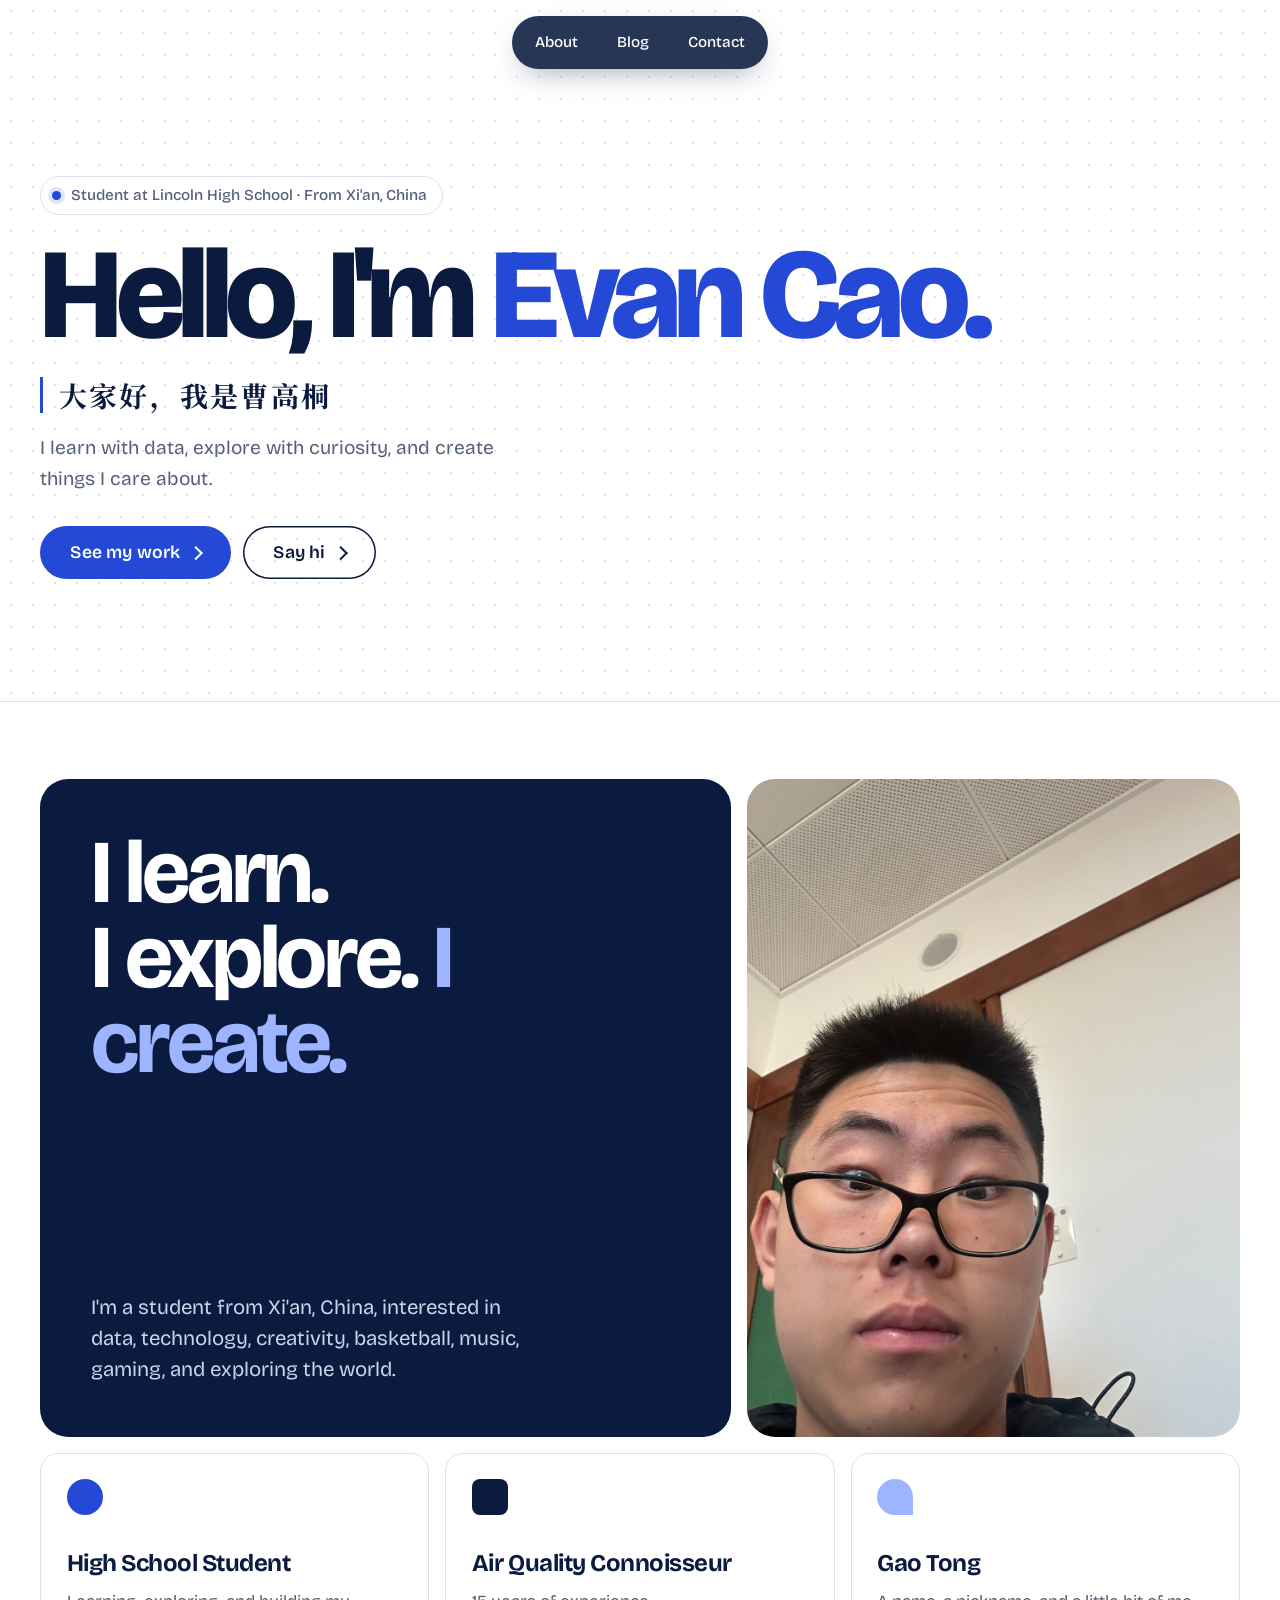
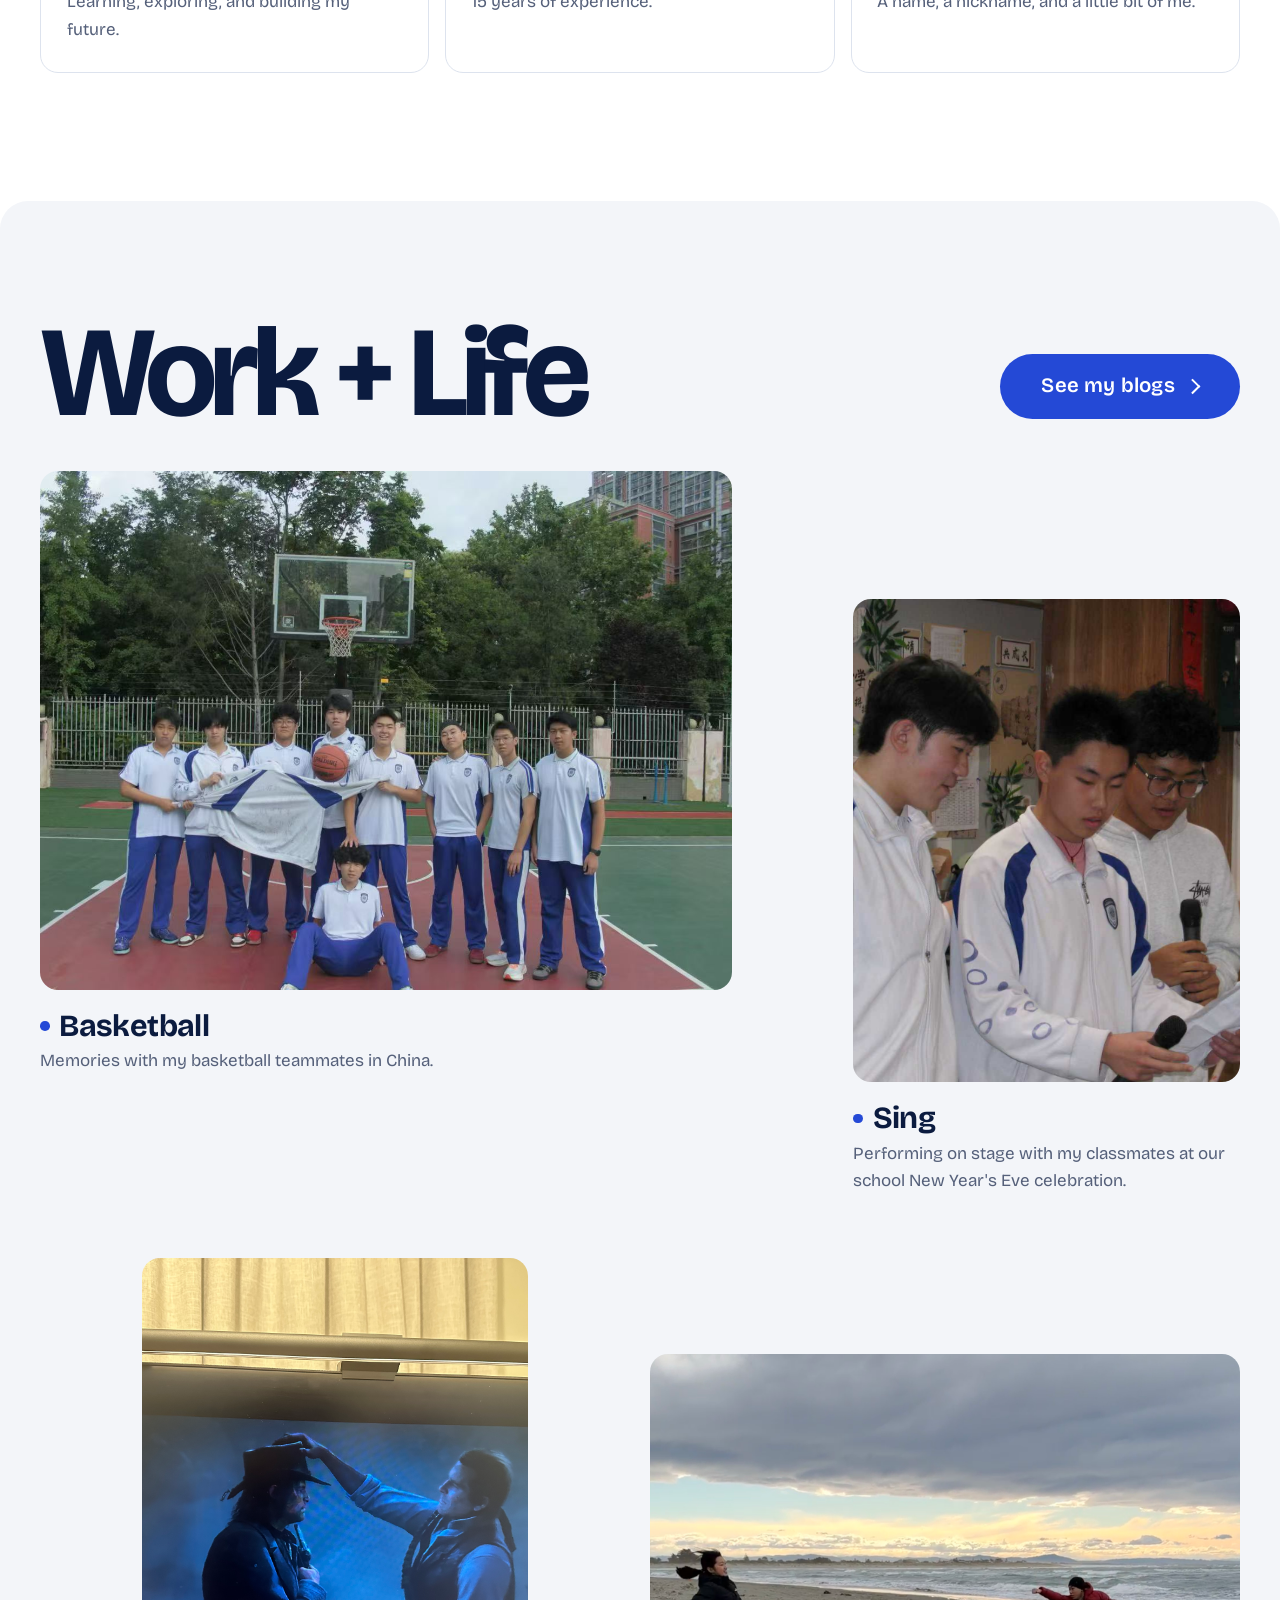
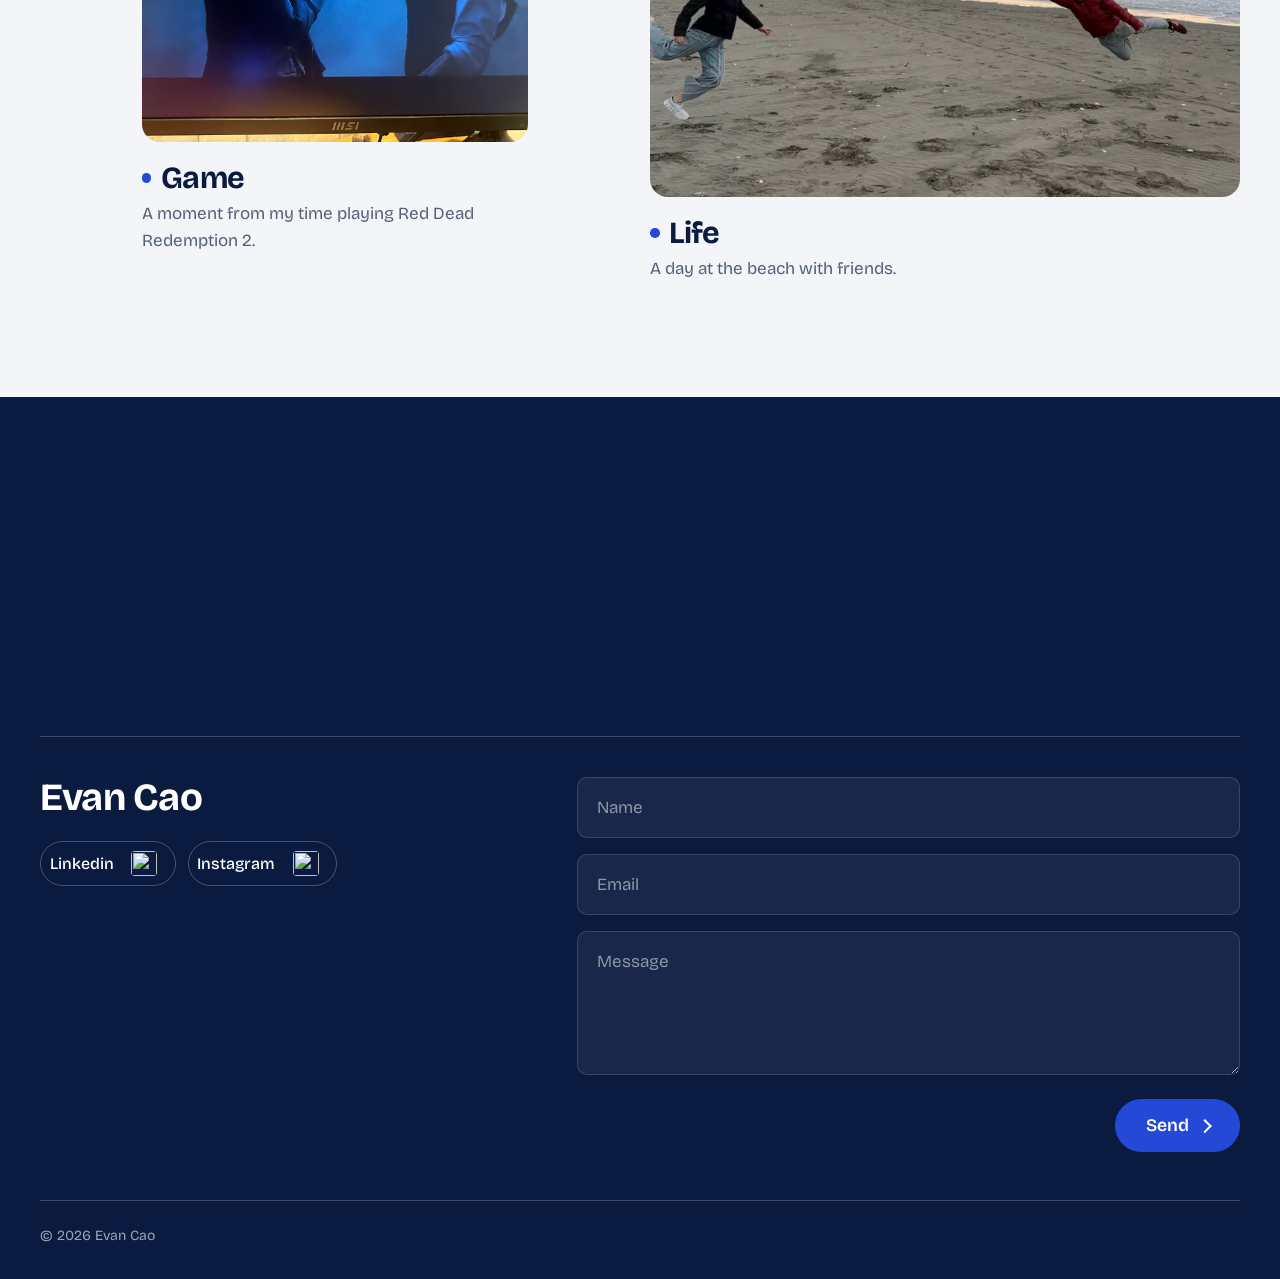
==== commit a8fb8d16: "Add Lincoln High School reflection; update home tagline" ====
--- a/index.html
+++ b/index.html
@@ -33,7 +33,7 @@
             <section class="intro">
                 <div class="wrapper intro__grid">
                     <div class="intro__container reveal">
-                        <p class="intro__eyebrow"><span class="intro__dot" aria-hidden="true"></span>High school student · Xi'an, China</p>
+                        <p class="intro__eyebrow"><span class="intro__dot" aria-hidden="true"></span>Student at Lincoln High School · From Xi'an, China</p>
                         <h1 class="intro__title">Hello, I'm <span>Evan Cao.</span></h1>
                         <p class="intro__cn">大家好，我是曹高桐</p>
                         <p class="intro__lead">I learn with data, explore with curiosity, and create things I care about.</p>
--- a/style.css
+++ b/style.css
@@ -631,3 +631,37 @@
     .js .reveal { opacity: 1; transform: none; }
     html { scroll-behavior: auto; }
 }
+
+/* ---------- project write-up: timeline + reflections ---------- */
+.proj-section { padding-block: 2.5rem 1rem; }
+.proj-section__wrapper { display: grid; gap: 1.5rem; }
+.proj-label { font-size: .8rem; font-weight: 700; letter-spacing: .12em; text-transform: uppercase; color: var(--accent); }
+.proj-heading { font-size: clamp(2rem, 4.5vw, 3.25rem); line-height: 1.02; letter-spacing: -.035em; margin: .25rem 0 0; }
+.proj-sub { color: var(--ink-soft); max-width: 60ch; margin: 0; }
+.timeline { list-style: none; margin: 0; padding: 0; border-left: 2px solid var(--line); margin-left: .5rem; }
+.timeline li { position: relative; padding: 0 0 1.75rem 1.75rem; }
+.timeline li::before { content: ""; position: absolute; left: -.5rem; top: .35rem; width: .875rem; height: .875rem; border-radius: 50%; background: var(--accent); box-shadow: 0 0 0 4px var(--paper); }
+.timeline--next li::before { background: var(--paper); border: 2px solid var(--accent); }
+.timeline time { display: block; font-size: .85rem; font-weight: 700; color: var(--accent); letter-spacing: .02em; }
+.timeline h3 { margin: .15rem 0 .25rem; font-size: 1.15rem; line-height: 1.3; }
+.timeline p { margin: 0; color: var(--ink-soft); max-width: 62ch; }
+.timeline .tag { display: inline-block; margin-left: .5rem; padding: .05rem .55rem; border-radius: 99px; font-size: .72rem; font-weight: 700; vertical-align: middle; background: var(--paper-2); color: var(--ink-soft); }
+.lessons { display: grid; gap: 1rem; }
+@media (min-width: 50em) { .lessons { grid-template-columns: repeat(2, 1fr); } }
+.lesson { padding: clamp(1.25rem, 2.5vw, 2rem); background: var(--paper-2); border-radius: var(--radius-md); }
+.lesson h3 { margin: 0 0 .5rem; font-size: 1.2rem; line-height: 1.25; }
+.lesson p { margin: 0; color: var(--ink-soft); }
+.lesson p + p { margin-top: .6rem; }
+.proj-quote { margin: 0; padding: 1.5rem clamp(1.25rem, 3vw, 2.5rem); border-left: 4px solid var(--accent); font-size: clamp(1.15rem, 2vw, 1.45rem); line-height: 1.45; }
+@media (min-width: 62.5em) { .lessons--3 { grid-template-columns: repeat(3, 1fr); } }
+.article-details__image--wide { aspect-ratio: 16 / 9; object-fit: cover; object-position: center 70%; }
+.split-hero { display: grid; gap: 1.25rem; margin-top: 1.5rem; }
+.split-hero__text { display: grid; gap: 1.25rem; align-content: start; }
+.split-hero__img { width: 100%; aspect-ratio: 3 / 4; object-fit: cover; border-radius: var(--radius-lg); display: block; }
+@media (min-width: 50em) { .split-hero { grid-template-columns: 7fr 5fr; align-items: stretch; } .split-hero__img { height: 100%; max-height: 40rem; } }
+@media (min-width: 50em) {
+    .split-hero { grid-template-columns: 2fr 1fr; }
+    .split-hero__text { align-content: space-between; }
+    .split-hero .proj-quote { font-size: clamp(1.5rem, 2.6vw, 2.25rem); line-height: 1.2; letter-spacing: -.02em; font-weight: 600; }
+}
+.page-post .split-hero .article-details__details { grid-row: auto; }
